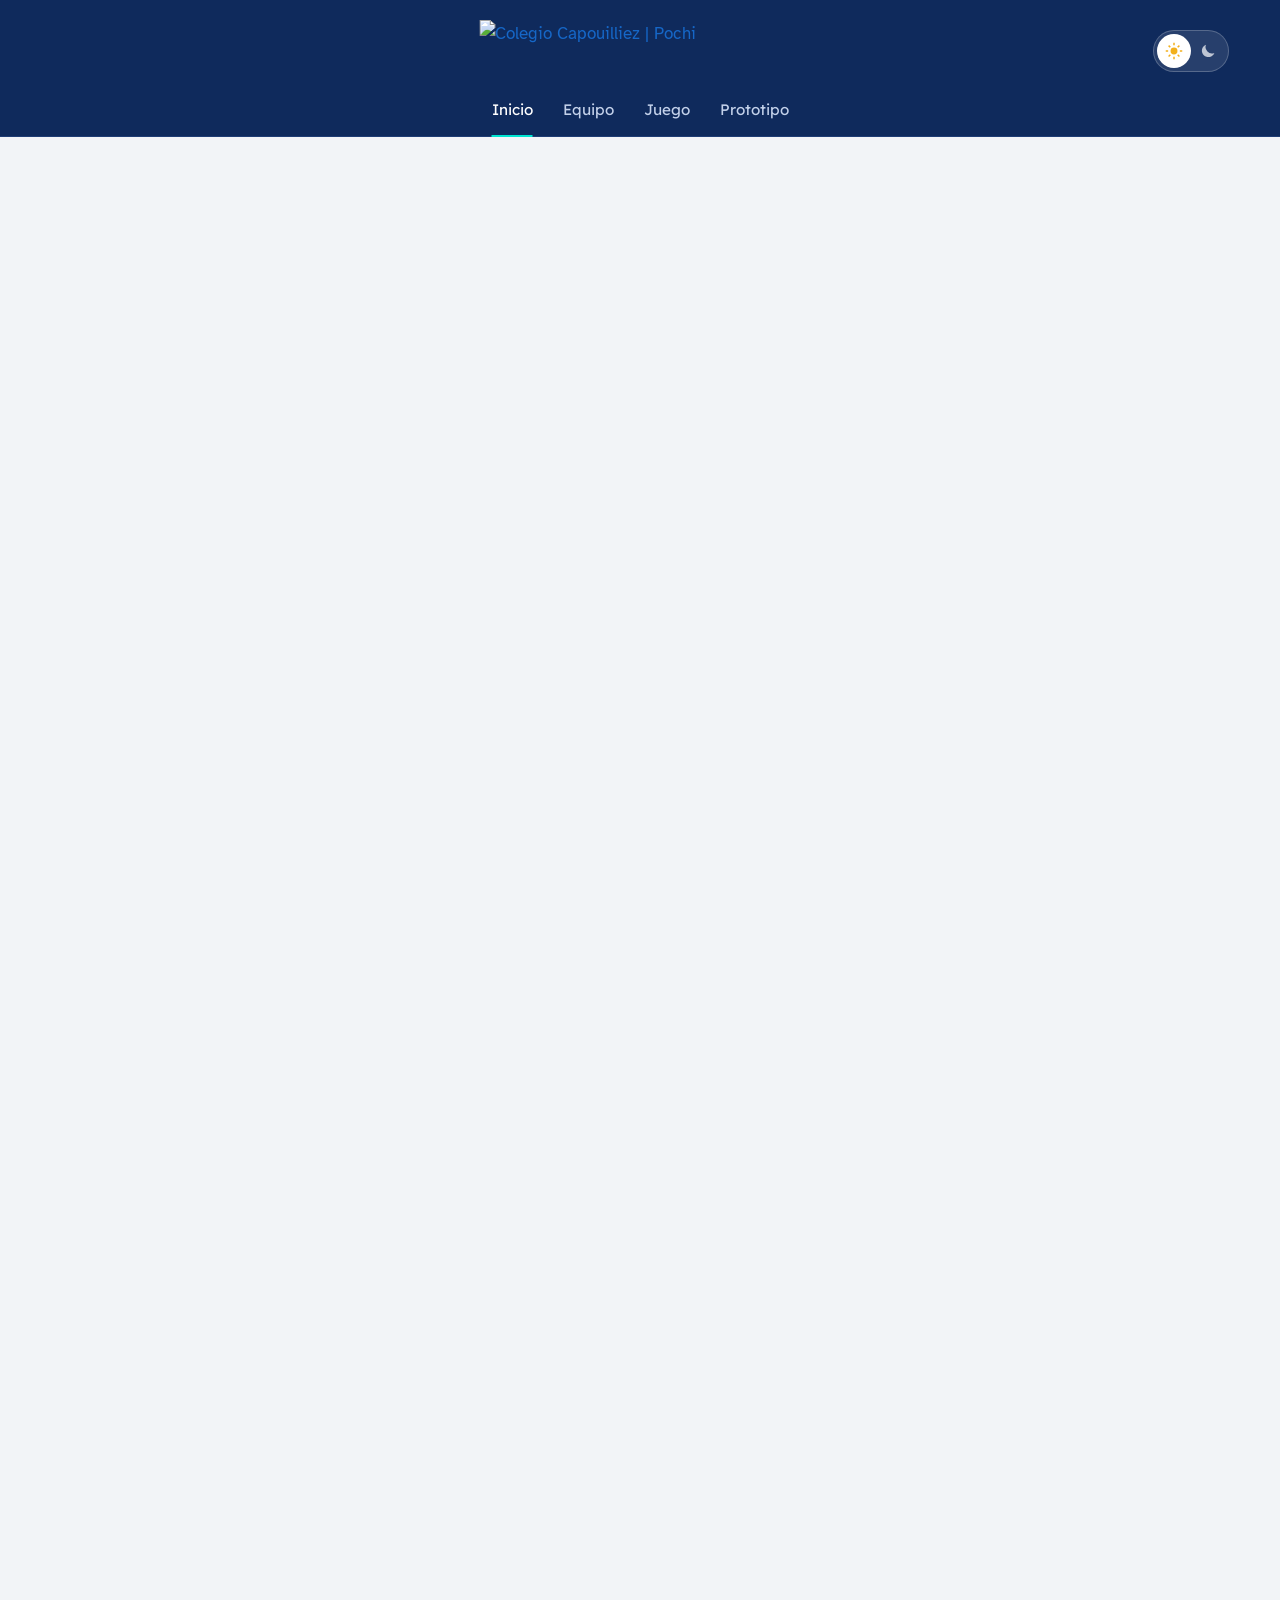
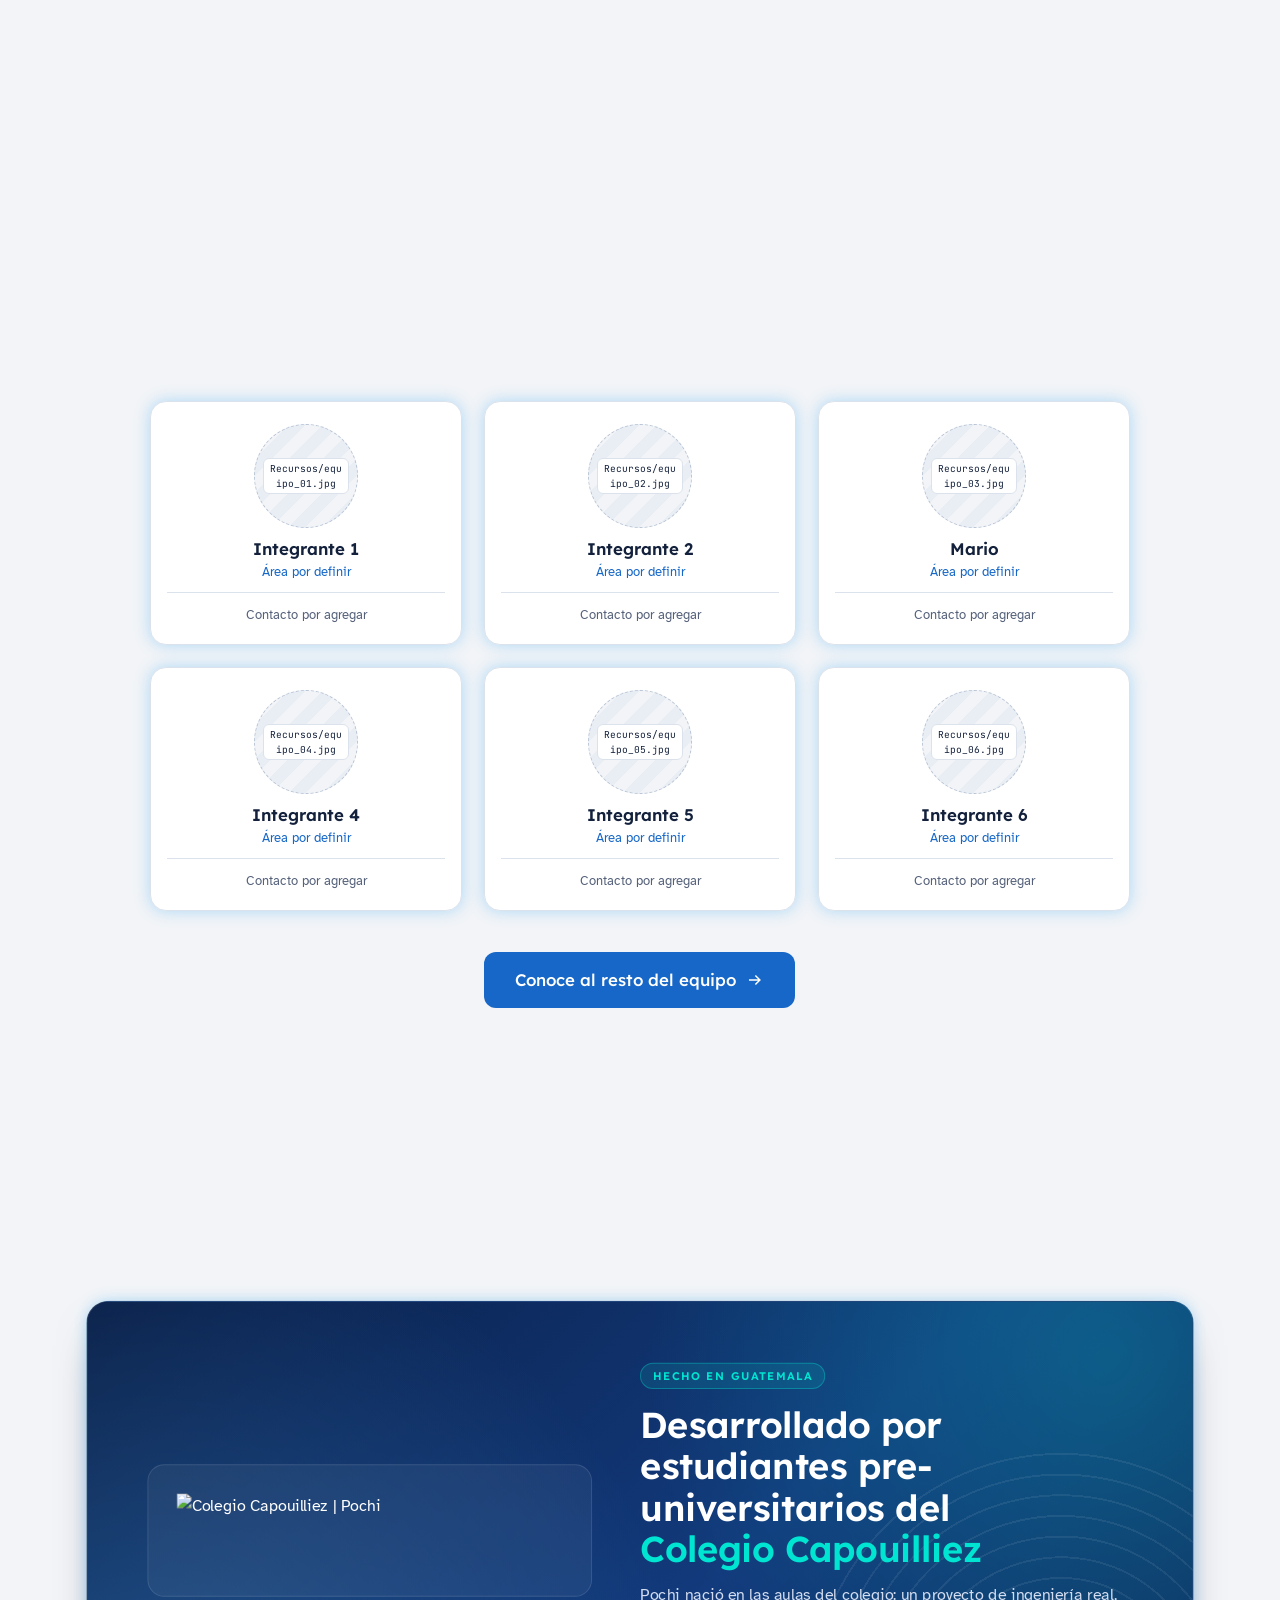
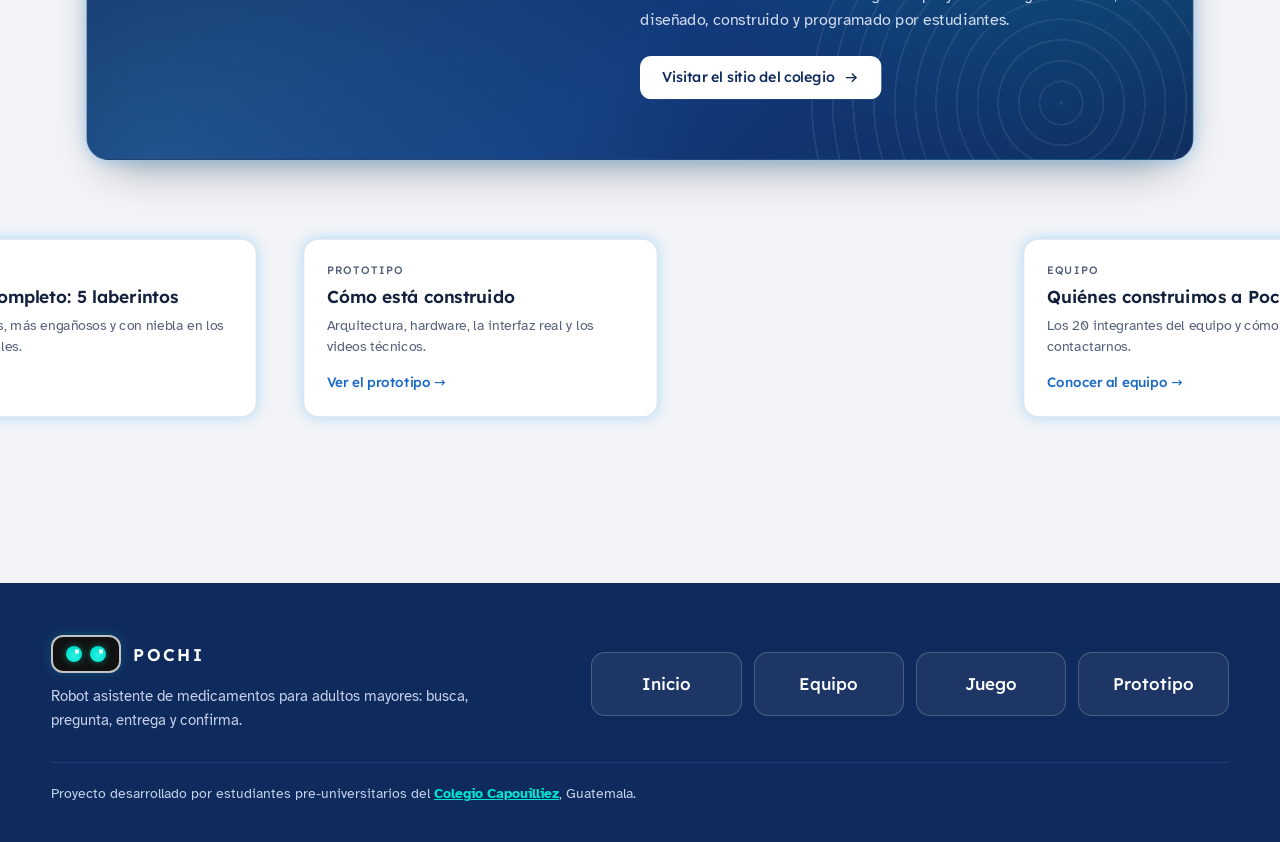
==== index.html @ fc5c4918 "Add files via upload" ====
<!doctype html>
<html lang="es">
<head>
<meta charset="utf-8">
<meta name="viewport" content="width=device-width, initial-scale=1, viewport-fit=cover">
<meta name="claude:viewport-fit-sides" content="cover">
<title>Pochi</title>
<script>
/* Modo sol/luna guardado: se aplica antes de pintar para que no parpadee. */
(function(){ var m = 'sol'; try{ m = localStorage.getItem('pochi_modo') || 'sol'; }catch(e){}
  document.documentElement.setAttribute('data-modo', m === 'luna' ? 'luna' : 'sol');
  document.documentElement.classList.add('js'); })();
</script>
<meta name="description" content="Pochi: robot asistente que lleva el medicamento hasta el adulto mayor, a tiempo.">
<meta name="theme-color" content="#0f2a5c">
<link rel="preconnect" href="https://fonts.googleapis.com">
<link rel="preconnect" href="https://fonts.gstatic.com" crossorigin>
<link rel="stylesheet" href="https://fonts.googleapis.com/css2?family=Atkinson+Hyperlegible:ital,wght@0,400;0,700;1,400&family=JetBrains+Mono:wght@500;700&family=Lexend:wght@400;500;600;700&display=swap">
<link rel="stylesheet" href="css/comun.css">
<link rel="stylesheet" href="css/inicio.css">
</head>
<body>
<!-- ============ PANTALLA DE CARGA: la pantalla de Pochi pestañeando + barra azul (1.5 s) ============
     Recrea las dos imágenes de referencia de la pantalla real:
     ojos abiertos (círculo turquesa) y parpadeo (línea turquesa). -->
<div class="intro" id="intro" aria-hidden="true">
  <div class="intro-screen">
    <div class="intro-eyes" id="introEyes">
      <span class="ieye"><i></i></span>
      <span class="ieye"><i></i></span>
    </div>
  </div>
  <div class="intro-bar"><i id="introFill"></i></div>
</div>
<script>
/* Decide ANTES de pintar si se reproduce: primera entrada al inicio en
   esta visita, o se llegó tocando el logo del header. */
(function(){
  var play = location.hash === '#intro';
  try{ if(sessionStorage.getItem('pochi_intro') === '1'){ play = true; sessionStorage.removeItem('pochi_intro'); } }catch(e){}
  try{ if(!sessionStorage.getItem('pochi_intro_visto')){ play = true; } }catch(e){ play = true; }
  if(play){
    document.documentElement.classList.add('play-intro');
    document.getElementById('intro').classList.add('run');
  }
})();
</script>

<header class="site">
  <div class="nav-row">
    <a href="index.html#intro" class="brand" data-intro aria-label="Inicio: Colegio Capouilliez y Pochi">
      <img src="Recursos/logo_header.png" alt="Colegio Capouilliez | Pochi" width="663" height="128">
    </a>
    <nav class="links" id="navLinks" aria-label="Principal"><a href="index.html" aria-current="page">Inicio</a><a href="equipo.html">Equipo</a><a href="juego.html">Juego</a><a href="prototipo.html">Prototipo</a></nav>
    <div class="nav-tools">
      <button class="mode-toggle" id="modeToggle" type="button" aria-pressed="false" aria-label="Cambiar a modo luna" title="Cambiar a modo luna">
        <span class="knob" aria-hidden="true"></span>
        <span class="ico sun" aria-hidden="true"><svg viewBox="0 0 24 24"><circle cx="12" cy="12" r="4.6"/><path d="M11 1h2v3.2h-2zM11 19.8h2V23h-2zM1 11h3.2v2H1zM19.8 11H23v2h-3.2zM4.1 5.5l1.4-1.4 2.3 2.3-1.4 1.4zM16.2 17.6l1.4-1.4 2.3 2.3-1.4 1.4zM4.1 18.5l2.3-2.3 1.4 1.4-2.3 2.3zM16.2 6.4l2.3-2.3 1.4 1.4-2.3 2.3z"/></svg></span>
        <span class="ico moon" aria-hidden="true"><svg viewBox="0 0 24 24"><path d="M20.5 14.6A8.5 8.5 0 0 1 9.4 3.5a8.6 8.6 0 1 0 11.1 11.1z"/></svg></span>
      </button>
      <button class="nav-toggle" id="navToggle" type="button" aria-expanded="false" aria-controls="navLinks" aria-label="Abrir menú"><span></span><span></span><span></span></button>
    </div>
  </div>
</header>
<main id="contenido">
<div class="wrap">
  <section class="hero" aria-labelledby="titulo">
    <div class="reveal">
      <span class="eyebrow">Robot asistente de medicamentos</span>
      <h1 id="titulo">Pochi lleva el medicamento hasta la persona. <em>A tiempo, cada vez.</em></h1>
      <p class="lead">Busca al paciente por la habitación siguiendo la señal de su pulsera, le pregunta si está listo, entrega la pastilla del compartimento correcto y confirma que la tomó.</p>
      <div class="cta-row">
        <a class="btn btn-primary" href="#como-funciona">Cómo funciona</a>
        <a class="btn btn-ghost" href="#video"><svg viewBox="0 0 24 24" aria-hidden="true"><path d="M8 5.5v13l11-6.5z"/></svg>Ver el video</a>
      </div>
      <ul class="hero-facts">
        <li class="fact-comp"><span><b>4</b> compartimentos de color</span>
          <span class="comp-dots" aria-label="Verde, marrón, rojo y morado"><i style="--c:#2e9e4f" title="Verde"></i><i style="--c:#8b5a2b" title="Marrón"></i><i style="--c:#e53935" title="Rojo"></i><i style="--c:#7b3fbf" title="Morado"></i></span></li>
        <li><svg class="fact-ico bt" viewBox="0 0 24 24" aria-hidden="true"><path d="M11 2h1.2l6 6-4.6 4 4.6 4-6 6H11v-7.6l-4.4 4.2-1.4-1.4 5.4-5.2-5.4-5.2 1.4-1.4L11 9.6zm2 3.6v4.6l2.5-2.2zm0 8.2v4.6l2.5-2.4z"/></svg><span>Búsqueda por <b>pulsera Bluetooth</b></span></li>
        <li><svg class="fact-ico" viewBox="0 0 24 24" aria-hidden="true"><path d="M6 2h9l5 5v6.2l-2 2V8h-4V4H6v16h6.5l-.4 2H6a2 2 0 0 1-2-2V4a2 2 0 0 1 2-2zm2 8h8v1.8H8zm0 3.6h6v1.8H8zM20.6 14.4l1.8 1.8-6.2 6.2-2.4.6.6-2.4z"/></svg><span><b>Historial</b> de cada toma</span></li>
      </ul>
    </div>
    <div class="hero-visual reveal">
      <img class="hero-photo" src="Recursos/pochi_hero.png" alt="Pochi: robot blanco de cuerpo redondeado, con pantalla de ojos azules y dos brazos" loading="lazy">
    </div>
  </section>

  <section class="section tight" aria-labelledby="t-problema">
    <div class="reveal">
      <span class="eyebrow">El problema</span>
      <h2 class="h2" id="t-problema">Tomar el medicamento a tiempo es más difícil de lo que parece.</h2>
    </div>
    <div class="grid-3">
      <article class="card pad prob reveal"><h3>Se olvida o se ignora</h3><p>Una alarma se apaga sin pensarlo. Pochi no suena y se queda quieto: va a buscar a la persona.</p>
        <div class="ill ill-clock" aria-hidden="true"><span class="bell l"></span><span class="bell r"></span><span class="face"><i class="hh"></i><i class="mh"></i></span><span class="leg l"></span><span class="leg r"></span><span class="zz">z<small>z</small></span></div></article>
      <article class="card pad prob reveal"><h3>Se confunde la pastilla</h3><p>Cada medicamento vive en su compartimento de color y Pochi entrega solo el que toca a esa hora.</p>
        <div class="ill ill-pills" aria-hidden="true"><span class="cap" style="--a:#2e9e4f;--b:#bfe8cc;--r:-28deg;--x:-46px"></span><span class="cap" style="--a:#e53935;--b:#ffd0cc;--r:8deg;--x:0px"></span><span class="cap" style="--a:#7b3fbf;--b:#e2d1f5;--r:38deg;--x:46px"></span><span class="q">?</span></div></article>
      <article class="card pad prob reveal"><h3>Nadie confirma</h3><p>Pochi espera a que la persona diga que ya la tomó y lo guarda en un historial que la familia puede revisar.</p>
        <div class="ill ill-list" aria-hidden="true"><span class="clip"></span><span class="row ok"><i></i><b></b></span><span class="row ok"><i></i><b></b></span><span class="row no"><i></i><b></b></span></div></article>
    </div>
  </section>

  <section class="section" id="como-funciona" aria-labelledby="t-como">
    <div class="reveal">
      <span class="eyebrow">Cómo funciona</span>
      <h2 class="h2" id="t-como">Cuatro pasos, siempre los mismos.</h2>
      <p class="lead">A la hora programada, Pochi hace esto. Los textos en las cajas oscuras son los que aparecen en su pantalla.</p>
    </div>
    <div class="steps">
      <article class="card step reveal"><span class="step-n">01</span><h3>Busca al paciente</h3><p>Sigue la señal Bluetooth de la pulsera que la persona lleva puesta y esquiva los muebles con su sensor LiDAR.</p><span class="screen-chip">Buscando…</span></article>
      <article class="card step reveal"><span class="step-n">02</span><h3>Pregunta</h3><p>En pantalla y en voz alta confirma que es buen momento. Si la persona dice que no, vuelve en 5 minutos.</p><span class="screen-chip">¿Vas a tomarla ahora?</span></article>
      <article class="card step reveal"><span class="step-n">03</span><h3>Dispensa</h3><p>Suelta la pastilla del compartimento de color correcto y sus brazos suben el plato hasta la persona.</p><span class="screen-chip">Tu pastilla está lista</span></article>
      <article class="card step reveal"><span class="step-n">04</span><h3>Confirma</h3><p>Espera el toque en "Ya la tomé" y guarda la hora en el historial de tomas.</p><span class="screen-chip">¡Muy bien!</span></article>
    </div>
  </section>

  <section class="section tight" id="conoce" aria-labelledby="t-conoce">
    <div class="meet">
      <figure class="pochi-frame reveal" data-from="left">
        <img src="Recursos/pochi_frente.jpg" alt="Pochi de frente: robot blanco con pantalla de ojos azules, dos brazos y base con ruedas" loading="lazy" width="969" height="1098">
        <figcaption>Pochi, el prototipo real.</figcaption>
      </figure>
      <div class="meet-text reveal" data-from="right">
        <span class="eyebrow">Conoce a Pochi</span>
        <h2 class="h2" id="t-conoce">Un robot pensado para acompañar.</h2>
        <p class="lead">Cuerpo blanco y redondeado para que no intimide, una pantalla con ojos que pestañean y dos brazos que acercan la pastilla hasta la persona. Se mueve sobre orugas y conversa con voz para hacer compañía.</p>
        <ul class="meet-list">
          <li><b>Raspberry Pi 5</b> que decide qué hacer y cuándo</li>
          <li><b>ESP32</b> que mueve las orugas, los brazos y los dispensadores</li>
          <li><b>LiDAR 360°</b> para esquivar muebles</li>
        </ul>
        <a class="btn btn-primary" href="prototipo.html">Mira más detalles de nuestro prototipo <svg viewBox="0 0 24 24" aria-hidden="true"><path d="M13.2 5.3 19.9 12l-6.7 6.7-1.4-1.4 4.3-4.3H4v-2h12.1l-4.3-4.3z"/></svg></a>
      </div>
    </div>
  </section>

  <section class="section tight" id="demo" aria-labelledby="t-demo">
    <div class="reveal">
      <span class="eyebrow">Pruébalo</span>
      <h2 class="h2" id="t-demo">Pochi no ve al paciente: sigue la señal de su pulsera.</h2>
      <p class="lead">Lleva a Pochi por el laberinto hasta la pulsera sin tocar las paredes. El medidor muestra la intensidad de la señal, igual que la mide Pochi en la vida real.</p>
    </div>
    <div class="game reveal" id="demoGame">
  <div class="g-top">
    <div class="g-stats">
      <div class="g-stat"><span>Nivel</span><b data-g="level">1 / 1</b></div>
      <div class="g-stat"><span>Tiempo</span><b data-g="time">0.0 s</b></div>
      
    </div>
    
  </div>
  <div class="g-body">
    <div class="g-stage"><canvas class="g-canvas" width="468" height="324" aria-label="Laberinto: lleva a Pochi hasta la pulsera sin tocar las paredes"></canvas></div>
    <div class="g-side">
      <div class="g-panel">
        <div class="g-label"><span>Señal de la pulsera</span><span>RSSI</span></div>
        <div class="sig"><div class="sig-bars weak"><i class="on"></i><i></i><i></i><i></i><i></i></div><span class="sig-dbm">−95 dBm</span></div>
      </div>
      <p class="g-msg" aria-live="polite"></p>
      <p class="g-help"><kbd>↑</kbd> <kbd>↓</kbd> <kbd>←</kbd> <kbd>→</kbd> o <kbd>W</kbd><kbd>A</kbd><kbd>S</kbd><kbd>D</kbd>. En celular: arrastra el dedo sobre el laberinto o usa las flechas.</p>
      <div class="dpad" aria-label="Control táctil"><button type="button" data-dir="up" aria-label="Arriba"><svg viewBox="0 0 24 24"><path d="M12 6l7 9H5z"/></svg></button><button type="button" data-dir="left" aria-label="Izquierda"><svg viewBox="0 0 24 24"><path d="M6 12l9-7v14z"/></svg></button><span class="dpad-c"><span class="eyes eyes-sm"><span class="eye"><i></i></span><span class="eye"><i></i></span></span></span><button type="button" data-dir="right" aria-label="Derecha"><svg viewBox="0 0 24 24"><path d="M18 12l-9 7V5z"/></svg></button><button type="button" data-dir="down" aria-label="Abajo"><svg viewBox="0 0 24 24"><path d="M12 18l-7-9h14z"/></svg></button></div>
    </div>
  </div>
  <div class="g-modal" hidden></div>
  
</div>
  </section>

  <section class="section" id="video" aria-labelledby="t-video">
    <div class="reveal">
      <span class="eyebrow">Video principal</span>
      <h2 class="h2" id="t-video">Pochi en acción.</h2>
    </div>
    <div class="reveal" style="margin-top:28px">
      <div class="player" data-src="Recursos/video_principal.mp4" data-poster="Recursos/video_principal_portada.jpg" data-title="Pochi en acción"></div>
    </div>
  </section>

  <section class="section tight" aria-labelledby="t-equipo">
    <div class="reveal">
      <span class="eyebrow">Equipo expositor</span>
      <h2 class="h2" id="t-equipo">Nuestro equipo expositor hoy en CONCAPAN</h2>
      <p class="lead">Ellos te presentan a Pochi hoy. En total somos 20 integrantes.</p>
    </div>
    <div class="team-grid expo" id="expoGrid"></div>
    <script>
/* ===================================================================
   EQUIPO EXPOSITOR: las 6 personas que presentan a Pochi hoy.
   - foto: archivo dentro de Recursos/ (si todavía no está, la tarjeta
     muestra el nombre que debe tener).
   - correo, github y linkedin son opcionales: déjenlos en '' si no se usan.
   =================================================================== */
var EXPOSITORES = [
  { nombre:'Integrante 1', rol:'Área por definir', foto:'Recursos/equipo_01.jpg', correo:'', github:'', linkedin:'' },
  { nombre:'Integrante 2', rol:'Área por definir', foto:'Recursos/equipo_02.jpg', correo:'', github:'', linkedin:'' },
  { nombre:'Mario', rol:'Área por definir', foto:'Recursos/equipo_03.jpg', correo:'', github:'', linkedin:'' },
  { nombre:'Integrante 4', rol:'Área por definir', foto:'Recursos/equipo_04.jpg', correo:'', github:'', linkedin:'' },
  { nombre:'Integrante 5', rol:'Área por definir', foto:'Recursos/equipo_05.jpg', correo:'', github:'', linkedin:'' },
  { nombre:'Integrante 6', rol:'Área por definir', foto:'Recursos/equipo_06.jpg', correo:'', github:'', linkedin:'' }
];
function pochiTeam(grid, lista){
  var ICONS = { correo:'<svg viewBox="0 0 24 24" aria-hidden="true"><path d="M3 5h18v14H3zm2 2v.5l7 4.5 7-4.5V7zm0 2.9V17h14V9.9l-7 4.5z"/></svg>', github:'<svg viewBox="0 0 24 24" aria-hidden="true"><path d="M12 2a10 10 0 0 0-3.2 19.5c.5.1.7-.2.7-.5v-1.7c-2.8.6-3.4-1.3-3.4-1.3-.5-1.2-1.1-1.5-1.1-1.5-.9-.6.1-.6.1-.6 1 .1 1.5 1 1.5 1 .9 1.5 2.4 1.1 2.9.8.1-.7.4-1.1.6-1.3-2.2-.3-4.6-1.1-4.6-5 0-1.1.4-2 1-2.7-.1-.3-.4-1.3.1-2.7 0 0 .8-.3 2.7 1a9.4 9.4 0 0 1 5 0c1.9-1.3 2.7-1 2.7-1 .5 1.4.2 2.4.1 2.7.6.7 1 1.6 1 2.7 0 3.9-2.4 4.7-4.6 5 .4.3.7.9.7 1.9V21c0 .3.2.6.7.5A10 10 0 0 0 12 2z"/></svg>', linkedin:'<svg viewBox="0 0 24 24" aria-hidden="true"><path d="M4 3h16a1 1 0 0 1 1 1v16a1 1 0 0 1-1 1H4a1 1 0 0 1-1-1V4a1 1 0 0 1 1-1zm1.8 7v8h2.6v-8zm1.3-4a1.5 1.5 0 1 0 0 3 1.5 1.5 0 0 0 0-3zM10 10v8h2.6v-4.3c0-1.1.2-2.2 1.6-2.2 1.4 0 1.4 1.3 1.4 2.3V18H18v-4.8c0-2.4-.5-4.2-3.3-4.2-1.3 0-2.2.7-2.6 1.4V10z"/></svg>' };
  function el(tag, cls, text){ var e = document.createElement(tag); if(cls){ e.className = cls; } if(text){ e.textContent = text; } return e; }
  lista.forEach(function(p){
    var card = el('article', 'card member reveal');
    var fig = el('figure', 'media');
    var img = document.createElement('img');
    img.alt = 'Foto de ' + p.nombre; img.loading = 'lazy';
    img.onerror = function(){ fig.classList.add('missing'); };
    img.src = p.foto;
    var miss = el('figcaption', 'media-missing'); miss.appendChild(el('code', '', p.foto));
    fig.appendChild(img); fig.appendChild(miss); card.appendChild(fig);
    var who = el('div'); who.appendChild(el('div', 'member-name', p.nombre)); who.appendChild(el('span', 'member-role', p.rol)); card.appendChild(who);
    var list = el('ul', 'contacts');
    [['correo', p.correo ? 'mailto:' + p.correo : '', p.correo], ['github', p.github, 'GitHub'], ['linkedin', p.linkedin, 'LinkedIn']].forEach(function(c){
      if(!c[1]){ return; }
      var li = el('li'); li.innerHTML = ICONS[c[0]];
      var a = el('a', '', c[2]); a.href = c[1]; if(c[0] !== 'correo'){ a.target = '_blank'; a.rel = 'noopener'; }
      li.appendChild(a); list.appendChild(li);
    });
    if(!list.children.length){ var li = el('li', '', 'Contacto por agregar'); li.style.color = 'var(--ink-dim)'; list.appendChild(li); }
    card.appendChild(list);
    grid.appendChild(card);
  });
}
pochiTeam(document.getElementById('expoGrid'), EXPOSITORES);
</script>
    <div class="cta-row team-cta reveal">
      <a class="btn btn-primary btn-lg" href="equipo.html">Conoce al resto del equipo <svg viewBox="0 0 24 24" aria-hidden="true"><path d="M13.2 5.3 19.9 12l-6.7 6.7-1.4-1.4 4.3-4.3H4v-2h12.1l-4.3-4.3z"/></svg></a>
    </div>
  </section>

  <section class="section tight" aria-labelledby="t-colegio">
    <div class="school-feature reveal">
      <div class="sf-logo"><img src="Recursos/logo_header.png" alt="Colegio Capouilliez | Pochi" width="663" height="128" loading="lazy"></div>
      <div class="sf-text">
        <span class="sf-kicker">Hecho en Guatemala</span>
        <h2 id="t-colegio">Desarrollado por estudiantes pre-universitarios del <span>Colegio Capouilliez</span></h2>
        <p>Pochi nació en las aulas del colegio: un proyecto de ingeniería real, diseñado, construido y programado por estudiantes.</p>
        <a class="btn btn-light" href="https://www.capouilliez.edu.gt" target="_blank" rel="noopener">Visitar el sitio del colegio <svg viewBox="0 0 24 24" aria-hidden="true"><path d="M13.2 5.3 19.9 12l-6.7 6.7-1.4-1.4 4.3-4.3H4v-2h12.1l-4.3-4.3z"/></svg></a>
      </div>
    </div>
  </section>

  <section class="section tight" aria-label="Más sobre Pochi">
    <div class="next-grid"><a class="card next-card reveal" href="juego.html"><span class="kicker">Juego</span><h3>El reto completo: 5 laberintos</h3><p>Más grandes, más engañosos y con niebla en los últimos niveles.</p><span class="go">Jugar →</span></a><a class="card next-card reveal" href="prototipo.html"><span class="kicker">Prototipo</span><h3>Cómo está construido</h3><p>Arquitectura, hardware, la interfaz real y los videos técnicos.</p><span class="go">Ver el prototipo →</span></a><a class="card next-card reveal" href="equipo.html"><span class="kicker">Equipo</span><h3>Quiénes construimos a Pochi</h3><p>Los 20 integrantes del equipo y cómo contactarnos.</p><span class="go">Conocer al equipo →</span></a></div>
  </section>
</div>
</main>
<footer class="site-foot">
  <div class="foot-inner">
    <div class="foot-brand">
      <div class="row"><span class="eye-screen"><span class="eyes eyes-sm"><span class="eye"><i></i></span><span class="eye"><i></i></span></span></span>POCHI</div>
      <p>Robot asistente de medicamentos para adultos mayores: busca, pregunta, entrega y confirma.</p>
    </div>
    <nav class="foot-links" aria-label="Pie de página"><a href="index.html">Inicio</a><a href="equipo.html">Equipo</a><a href="juego.html">Juego</a><a href="prototipo.html">Prototipo</a></nav>
    <p class="foot-school">Proyecto desarrollado por estudiantes pre-universitarios del <a href="https://www.capouilliez.edu.gt" target="_blank" rel="noopener">Colegio Capouilliez</a>, Guatemala.</p>
  </div>
</footer>
<script>
/* ==================================================================
   JS común de todas las páginas: modo sol/luna, menú móvil, header
   que se encoge al bajar, botones que marcan el clic,
   efecto de escala al hacer scroll y reproductores de video.
   ================================================================== */
(function(){
  'use strict';
  var reduceMotion = !!(window.matchMedia && window.matchMedia('(prefers-reduced-motion: reduce)').matches);

  /* ---------- modo sol / luna ----------
     El modo se aplica antes de pintar (script en <head>); aquí solo se
     cambia y se guarda para que se mantenga en todas las páginas. */
  var modeBtn = document.getElementById('modeToggle');
  function paintModeBtn(){
    if(!modeBtn){ return; }
    var luna = document.documentElement.getAttribute('data-modo') === 'luna';
    modeBtn.setAttribute('aria-pressed', luna ? 'true' : 'false');
    modeBtn.setAttribute('aria-label', luna ? 'Modo luna activo. Cambiar a modo sol' : 'Modo sol activo. Cambiar a modo luna');
    modeBtn.setAttribute('title', luna ? 'Cambiar a modo sol' : 'Cambiar a modo luna');
  }
  if(modeBtn){
    paintModeBtn();
    modeBtn.addEventListener('click', function(){
      var luna = document.documentElement.getAttribute('data-modo') !== 'luna';
      document.documentElement.setAttribute('data-modo', luna ? 'luna' : 'sol');
      try{ localStorage.setItem('pochi_modo', luna ? 'luna' : 'sol'); }catch(e){}
      paintModeBtn();
    });
  }

  /* ---------- botones: el clic deja marcado el color un momento ---------- */
  document.addEventListener('click', function(e){
    var b = e.target.closest ? e.target.closest('.btn') : null;
    if(!b){ return; }
    b.classList.add('pressed');
    setTimeout(function(){ b.classList.remove('pressed'); }, 450);
  }, true);

  /* ---------- menú móvil ---------- */
  var toggle = document.getElementById('navToggle');
  var links = document.getElementById('navLinks');
  function closeMenu(){
    if(links){ links.classList.remove('open'); }
    if(toggle){ toggle.setAttribute('aria-expanded','false'); }
  }
  if(toggle && links){
    toggle.addEventListener('click', function(){
      var open = links.classList.toggle('open');
      toggle.setAttribute('aria-expanded', open ? 'true' : 'false');
    });
    document.addEventListener('keydown', function(e){ if(e.key === 'Escape'){ closeMenu(); } });
  }

  /* ---------- header: grande arriba, se encoge al bajar ---------- */
  var hdr = document.querySelector('header.site');
  if(hdr){
    var setHdr = function(){
      var y = window.pageYOffset || 0;
      if(y > 24){ hdr.classList.add('compact'); } else if(y < 8){ hdr.classList.remove('compact'); }
    };
    window.addEventListener('scroll', setHdr, { passive:true });
    setHdr();
  }

  /* ---------- logo del header ----------
     Lleva al inicio y reproduce la pantalla de carga de los ojos.
     Los demás enlaces navegan normal, sin animación. */
  document.addEventListener('click', function(e){
    if(e.defaultPrevented || e.button !== 0 || e.metaKey || e.ctrlKey || e.shiftKey || e.altKey){ return; }
    var a = e.target.closest ? e.target.closest('a[data-intro]') : null;
    if(!a){ return; }
    closeMenu();
    if(typeof window.pochiIntro === 'function'){
      e.preventDefault();
      window.pochiIntro(); // ya estamos en el inicio: se reproduce aquí mismo
    } else {
      try{ sessionStorage.setItem('pochi_intro','1'); }catch(err){}
    }
  });

  /* ---------- animación al hacer scroll ----------
     Cada bloque .reveal aparece deslizándose hacia arriba al entrar en
     la pantalla. Los que entran juntos salen uno tras otro. Si un
     bloque vuelve a quedar por debajo de la pantalla, se "rearma" para
     repetir la animación la próxima vez que se baje. */
  var root = document.documentElement;
  function startReveal(){
    var items = [].slice.call(document.querySelectorAll('.reveal'));
    if(!items.length){ return; }
    if(!('IntersectionObserver' in window)){
      items.forEach(function(el){ el.classList.add('in'); });
      return;
    }
    /* de dónde entra cada bloque: los títulos desde la izquierda, lo que
       ocupa media pantalla desde su lado, la línea del colegio desde
       arriba y lo ancho desde abajo. Se puede forzar con data-from. */
    var vw = window.innerWidth || 1;
    items.forEach(function(el){
      if(el.hasAttribute('data-from')){ return; }
      var r = el.getBoundingClientRect(), from = 'bottom';
      if(el.querySelector('.eyebrow, h1') && !el.classList.contains('card')){ from = 'left'; }
      else if(el.classList.contains('school') || el.classList.contains('team-cta')){ from = 'top'; }
      else if(r.width > 0 && r.width < vw * 0.6){ from = (r.left + r.width / 2) < vw / 2 ? 'left' : 'right'; }
      el.setAttribute('data-from', from);
    });
    var io = new IntersectionObserver(function(entries){
      var entering = [];
      entries.forEach(function(en){
        if(en.isIntersecting){ entering.push(en); }
        else if(en.boundingClientRect.top > (en.rootBounds ? en.rootBounds.bottom : window.innerHeight)){
          en.target.classList.remove('in'); // quedó abajo: se repetirá al volver
        }
      });
      entering.sort(function(x, y){ return (x.boundingClientRect.top - y.boundingClientRect.top) || (x.boundingClientRect.left - y.boundingClientRect.left); });
      entering.forEach(function(en, i){
        if(en.target.classList.contains('in')){ return; }
        en.target.style.setProperty('--rd', Math.min(i * 0.12, 0.6).toFixed(2) + 's');
        en.target.classList.add('in');
      });
    }, { threshold:0.08, rootMargin:'0px 0px -6% 0px' });
    items.forEach(function(el){ io.observe(el); });
  }
  if(root.classList.contains('play-intro')){
    window.addEventListener('pochi:intro-fin', startReveal, { once:true });
  } else {
    startReveal();
  }

  /* ---------- reproductores de video (azul y blanco) ----------
     <div class="player" data-src="Recursos/video.mp4" data-title="..."></div>
     Si el archivo todavía no está en Recursos/, se muestra cuál falta. */
  var ICON_PLAY = '<svg class="i-play" viewBox="0 0 24 24" aria-hidden="true"><path d="M8 5.5v13l11-6.5z"/></svg>';
  var ICON_PAUSE = '<svg class="i-pause" viewBox="0 0 24 24" aria-hidden="true"><path d="M7 5h4v14H7zM13 5h4v14h-4z"/></svg>';
  var ICON_FULL = '<svg viewBox="0 0 24 24" aria-hidden="true"><path d="M4 9V4h5v2H6v3zm10-5h6v5h-2V6h-4zM4 15h2v3h3v2H4zm14 3v-3h2v5h-5v-2z"/></svg>';
  function fmt(s){ if(!isFinite(s)){ s = 0; } var m = Math.floor(s / 60), r = Math.floor(s % 60); return m + ':' + (r < 10 ? '0' : '') + r; }

  [].forEach.call(document.querySelectorAll('.player'), function(p){
    var src = p.getAttribute('data-src') || '';
    var poster = p.getAttribute('data-poster') || '';
    var title = p.getAttribute('data-title') || 'Video';
    p.innerHTML =
      '<video playsinline preload="metadata"></video>' +
      '<button class="p-big" type="button" aria-label="Reproducir: ' + title + '">' + ICON_PLAY + '</button>' +
      '<div class="p-bar">' +
        '<button class="p-play" type="button" aria-label="Reproducir o pausar">' + ICON_PLAY + ICON_PAUSE + '</button>' +
        '<div class="p-track" role="slider" tabindex="0" aria-label="Progreso del video" aria-valuemin="0" aria-valuemax="100" aria-valuenow="0"><i></i></div>' +
        '<span class="p-time">0:00 / 0:00</span>' +
        '<button class="p-full" type="button" aria-label="Pantalla completa">' + ICON_FULL + '</button>' +
      '</div>' +
      '<div class="p-missing"><div class="eyes eyes-md"><span class="eye"><i></i></span><span class="eye"><i></i></span></div>' +
        '<strong>' + title + '</strong><span>Video pendiente, va en:</span><code>' + (src || 'Recursos/…') + '</code></div>';

    var v = p.querySelector('video');
    var fill = p.querySelector('.p-track i');
    var track = p.querySelector('.p-track');
    var time = p.querySelector('.p-time');
    var markMissing = function(){ p.classList.add('missing'); };

    if(!src){ markMissing(); return; }
    if(poster){ v.setAttribute('poster', poster); }
    var source = document.createElement('source');
    source.src = src;
    source.addEventListener('error', markMissing);
    v.addEventListener('error', markMissing);
    v.appendChild(source);

    var toggle = function(){
      if(v.paused){ var pr = v.play(); if(pr && pr.catch){ pr.catch(function(){}); } }
      else { v.pause(); }
    };
    p.querySelector('.p-big').addEventListener('click', toggle);
    p.querySelector('.p-play').addEventListener('click', toggle);
    v.addEventListener('click', toggle);
    v.addEventListener('play', function(){ p.classList.add('playing'); });
    v.addEventListener('pause', function(){ p.classList.remove('playing'); });
    v.addEventListener('ended', function(){ p.classList.remove('playing'); });
    var paint = function(){
      var pct = v.duration ? (v.currentTime / v.duration) * 100 : 0;
      fill.style.width = pct + '%';
      track.setAttribute('aria-valuenow', Math.round(pct));
      time.textContent = fmt(v.currentTime) + ' / ' + fmt(v.duration);
    };
    v.addEventListener('timeupdate', paint);
    v.addEventListener('loadedmetadata', paint);
    track.addEventListener('click', function(e){
      var r = track.getBoundingClientRect();
      if(v.duration){ v.currentTime = Math.max(0, Math.min(1, (e.clientX - r.left) / r.width)) * v.duration; }
    });
    track.addEventListener('keydown', function(e){
      if(!v.duration){ return; }
      if(e.key === 'ArrowRight'){ v.currentTime = Math.min(v.duration, v.currentTime + 5); e.preventDefault(); }
      if(e.key === 'ArrowLeft'){ v.currentTime = Math.max(0, v.currentTime - 5); e.preventDefault(); }
    });
    p.querySelector('.p-full').addEventListener('click', function(){
      try{
        var req = p.requestFullscreen || p.webkitRequestFullscreen;
        if(req){ var r = req.call(p); if(r && r.catch){ r.catch(function(){ if(v.webkitEnterFullscreen){ v.webkitEnterFullscreen(); } }); } }
        else if(v.webkitEnterFullscreen){ v.webkitEnterFullscreen(); }
      }catch(err){}
    });
  });
})();

</script>
<script>
/* ==================================================================
   MOTOR DEL LABERINTO DE POCHI
   - Laberintos generados con semilla fija: cada nivel siempre es el
     mismo y siempre tiene solución. La pulsera se coloca en la celda
     más lejana a la salida.
   - Tocar una pared = "¡Te chocaste!" y se repite el nivel.
   - Medidor de señal (RSSI) como en la vida real: entre más cerca de
     la pulsera, más barras y menos dBm negativos.
   - Niveles con "niebla": solo se ve lo que alcanza el LiDAR.
   Uso: PochiMaze(elementoRaíz, { levels:[...], demo:true|false })
   ================================================================== */
window.PochiMaze = function(root, opts){
  'use strict';
  var canvas = root.querySelector('.g-canvas');
  if(!canvas || !canvas.getContext){ return; }
  var ctx = canvas.getContext('2d');
  var LEVELS = opts.levels;
  var DEMO = !!opts.demo;
  var CS = 36;                                   // tamaño de cada celda (unidades internas)
  var R = CS * 0.26;                             // radio de choque de Pochi
  var DPR = Math.min(2, window.devicePixelRatio || 1);
  var BEST_KEY = 'pochi_mejor_tiempo';
  var reduceMotion = false; // las animaciones se muestran siempre

  var q = function(s){ return root.querySelector(s); };
  var ui = {
    level: q('[data-g="level"]'), time: q('[data-g="time"]'), best: q('[data-g="best"]'),
    bars: q('.sig-bars'), barItems: [].slice.call(root.querySelectorAll('.sig-bars i')),
    dbm: q('.sig-dbm'), msg: q('.g-msg'), modal: q('.g-modal'),
    pips: [].slice.call(root.querySelectorAll('.g-pips i'))
  };

  var st = { li:0, grid:null, cols:0, rows:0, start:null, goal:null, p:{x:0,y:0},
             running:false, keys:{}, ptr:null, time:0, last:0, t:0, lastBars:-1 };

  /* ---------- generación del laberinto ---------- */
  function rng(a){
    return function(){
      a |= 0; a = a + 0x6D2B79F5 | 0;
      var t = Math.imul(a ^ a >>> 15, 1 | a);
      t = t + Math.imul(t ^ t >>> 7, 61 | t) ^ t;
      return ((t ^ t >>> 14) >>> 0) / 4294967296;
    };
  }
  function makeMaze(c, r, seed, loops){
    var rand = rng(seed), g = [], x, y, i;
    for(y = 0; y < r; y++){ g.push([]); for(x = 0; x < c; x++){ g[y].push(1); } }
    var stack = [[1,1]]; g[1][1] = 0;
    while(stack.length){
      var cur = stack[stack.length - 1];
      var dirs = [[2,0],[-2,0],[0,2],[0,-2]];
      for(i = 3; i > 0; i--){ var j = Math.floor(rand() * (i + 1)); var tmp = dirs[i]; dirs[i] = dirs[j]; dirs[j] = tmp; }
      var moved = false;
      for(i = 0; i < 4; i++){
        var nx = cur[0] + dirs[i][0], ny = cur[1] + dirs[i][1];
        if(nx > 0 && ny > 0 && nx < c - 1 && ny < r - 1 && g[ny][nx] === 1){
          g[cur[1] + dirs[i][1] / 2][cur[0] + dirs[i][0] / 2] = 0;
          g[ny][nx] = 0; stack.push([nx, ny]); moved = true; break;
        }
      }
      if(!moved){ stack.pop(); }
    }
    // algunos atajos extra: hacen el laberinto más engañoso (varios caminos)
    var made = 0, tries = 0;
    while(made < (loops || 0) && tries < 800){
      tries++;
      x = 1 + Math.floor(rand() * (c - 2)); y = 1 + Math.floor(rand() * (r - 2));
      if(g[y][x] !== 1){ continue; }
      var horiz = g[y][x-1] === 0 && g[y][x+1] === 0 && g[y-1][x] === 1 && g[y+1][x] === 1;
      var vert  = g[y-1][x] === 0 && g[y+1][x] === 0 && g[y][x-1] === 1 && g[y][x+1] === 1;
      if(horiz || vert){ g[y][x] = 0; made++; }
    }
    return g;
  }
  function farthestCell(g, c, r){
    var dist = [], y, x, queue = [[1,1]], head = 0, best = [1,1];
    for(y = 0; y < r; y++){ dist.push([]); for(x = 0; x < c; x++){ dist[y].push(-1); } }
    dist[1][1] = 0;
    while(head < queue.length){
      var cur = queue[head++];
      if(dist[cur[1]][cur[0]] > dist[best[1]][best[0]]){ best = cur; }
      var n = [[1,0],[-1,0],[0,1],[0,-1]];
      for(var i = 0; i < 4; i++){
        var nx = cur[0] + n[i][0], ny = cur[1] + n[i][1];
        if(g[ny][nx] === 0 && dist[ny][nx] < 0){ dist[ny][nx] = dist[cur[1]][cur[0]] + 1; queue.push([nx, ny]); }
      }
    }
    return best;
  }

  /* ---------- niveles ---------- */
  function setLevel(i){
    st.li = i;
    var L = LEVELS[i];
    st.cols = L.cols; st.rows = L.rows;
    st.grid = makeMaze(L.cols, L.rows, L.seed, L.loops);
    var f = farthestCell(st.grid, L.cols, L.rows);
    st.start = { x:1.5 * CS, y:1.5 * CS };
    st.goal = { x:(f[0] + .5) * CS, y:(f[1] + .5) * CS };
    canvas.width = Math.round(L.cols * CS * DPR);
    canvas.height = Math.round(L.rows * CS * DPR);
    canvas.style.aspectRatio = L.cols + ' / ' + L.rows;
    ctx.setTransform(DPR, 0, 0, DPR, 0, 0);
    resetPos();
    if(ui.level){ ui.level.textContent = (i + 1) + ' / ' + LEVELS.length; }
    ui.pips.forEach(function(p, k){ p.classList.toggle('done', k < i); p.classList.toggle('cur', k === i); });
    say(L.hint);
    draw();
  }
  function resetPos(){
    st.p = { x:st.start.x, y:st.start.y };
    st.keys = {}; st.ptr = null;
    [].forEach.call(root.querySelectorAll('.dpad .on'), function(b){ b.classList.remove('on'); });
  }
  function say(html){ if(ui.msg){ ui.msg.innerHTML = html; } }

  /* ---------- choque con paredes ---------- */
  function hitsWall(x, y){
    var r = R * .92;
    var x0 = Math.floor((x - r) / CS), x1 = Math.floor((x + r) / CS);
    var y0 = Math.floor((y - r) / CS), y1 = Math.floor((y + r) / CS);
    for(var cy = y0; cy <= y1; cy++){
      for(var cx = x0; cx <= x1; cx++){
        if(cy < 0 || cx < 0 || cy >= st.rows || cx >= st.cols){ return true; }
        if(st.grid[cy][cx] === 1){
          var nx = Math.max(cx * CS, Math.min(x, (cx + 1) * CS));
          var ny = Math.max(cy * CS, Math.min(y, (cy + 1) * CS));
          if((x - nx) * (x - nx) + (y - ny) * (y - ny) < r * r){ return true; }
        }
      }
    }
    return false;
  }

  /* ---------- dibujo ---------- */
  function rr(x, y, w, h, r){
    ctx.beginPath();
    if(ctx.roundRect){ ctx.roundRect(x, y, w, h, r); } else { ctx.rect(x, y, w, h); }
  }
  function drawBracelet(x, y){
    var s = CS / 36, i;
    for(i = 0; i < 3; i++){
      var ph = ((st.t * .7) + i / 3) % 1;
      ctx.strokeStyle = 'rgba(21,101,192,' + (0.55 * (1 - ph)).toFixed(3) + ')';
      ctx.lineWidth = 2 * s;
      ctx.beginPath(); ctx.arc(x, y, (8 + ph * 22) * s, 0, Math.PI * 2); ctx.stroke();
    }
    ctx.fillStyle = '#232a3a'; rr(x - 5 * s, y - 14 * s, 10 * s, 28 * s, 3 * s); ctx.fill();
    ctx.fillStyle = '#ffffff'; ctx.strokeStyle = '#b9c6da'; ctx.lineWidth = 1.2 * s;
    rr(x - 9 * s, y - 9 * s, 18 * s, 18 * s, 4.5 * s); ctx.fill(); ctx.stroke();
    ctx.fillStyle = '#151a24'; rr(x - 6 * s, y - 6.5 * s, 12 * s, 13 * s, 2.5 * s); ctx.fill();
    ctx.fillStyle = '#ff7a2f';
    for(i = 0; i < 3; i++){ ctx.fillRect(x - 3.2 * s, y - 4 * s + i * 3 * s, 6.4 * s, 1.9 * s); }
  }
  function drawPochi(x, y){
    var r = R * 1.2;
    ctx.fillStyle = 'rgba(20,33,61,.2)';
    ctx.beginPath(); ctx.ellipse(x + r * .12, y + r * .2, r, r * .95, 0, 0, Math.PI * 2); ctx.fill();
    ctx.fillStyle = '#ffffff'; ctx.strokeStyle = '#9fb0cb'; ctx.lineWidth = 1.6;
    ctx.beginPath(); ctx.arc(x, y, r, 0, Math.PI * 2); ctx.fill(); ctx.stroke();
    ctx.fillStyle = '#0e1424'; rr(x - r * .74, y - r * .48, r * 1.48, r * .9, r * .26); ctx.fill();
    var blink = (st.t % 3.4) > 3.22 ? .15 : 1;
    var er = r * .22;
    [-1, 1].forEach(function(side){
      var ex = x + side * r * .34, ey = y - r * .03;
      ctx.fillStyle = '#00e5d1';
      ctx.beginPath(); ctx.ellipse(ex, ey, er, er * blink, 0, 0, Math.PI * 2); ctx.fill();
      if(blink === 1){ ctx.fillStyle = '#ffffff'; ctx.beginPath(); ctx.arc(ex + er * .35, ey - er * .38, er * .3, 0, Math.PI * 2); ctx.fill(); }
    });
  }
  function draw(){
    var W = st.cols * CS, H = st.rows * CS, x, y, g = st.grid;
    ctx.fillStyle = '#f7f4ee'; ctx.fillRect(0, 0, W, H);
    ctx.fillStyle = 'rgba(20,33,61,.045)';
    for(y = 0; y < st.rows; y++){ for(x = 0; x < st.cols; x++){ if(g[y][x] === 0 && (x + y) % 2 === 0){ ctx.fillRect(x * CS, y * CS, CS, CS); } } }
    // salida
    ctx.fillStyle = 'rgba(21,101,192,.16)'; rr(st.start.x - CS * .38, st.start.y - CS * .38, CS * .76, CS * .76, CS * .18); ctx.fill();
    // paredes
    for(y = 0; y < st.rows; y++){
      for(x = 0; x < st.cols; x++){
        if(g[y][x] === 1){
          ctx.fillStyle = '#16213e'; ctx.fillRect(x * CS - .5, y * CS - .5, CS + 1, CS + 1);
          if(y + 1 < st.rows && g[y + 1][x] === 0){ ctx.fillStyle = '#2a3d6e'; ctx.fillRect(x * CS, (y + 1) * CS - 4, CS, 4); }
        }
      }
    }
    drawBracelet(st.goal.x, st.goal.y);
    drawPochi(st.p.x, st.p.y);
    // niebla: Pochi solo "ve" hasta donde llega su LiDAR
    var L = LEVELS[st.li];
    if(L.fog){
      var fr = L.fog * CS;
      var gr = ctx.createRadialGradient(st.p.x, st.p.y, fr * .45, st.p.x, st.p.y, fr);
      gr.addColorStop(0, 'rgba(14,22,44,0)');
      gr.addColorStop(1, 'rgba(14,22,44,1)');
      ctx.fillStyle = gr; ctx.fillRect(0, 0, W, H);
      ctx.strokeStyle = 'rgba(0,229,209,.35)'; ctx.lineWidth = 1.5; ctx.setLineDash([4, 6]);
      ctx.beginPath(); ctx.arc(st.p.x, st.p.y, fr * .72, 0, Math.PI * 2); ctx.stroke(); ctx.setLineDash([]);
    }
    paintSignal();
  }

  /* ---------- medidor de señal (RSSI) ---------- */
  function paintSignal(){
    var d = Math.hypot(st.p.x - st.goal.x, st.p.y - st.goal.y);
    var max = Math.hypot(st.cols, st.rows) * CS;
    var s = Math.max(0, Math.min(1, 1 - d / (max * .8)));
    s = Math.pow(s, 1.5);
    var bars = Math.max(1, Math.ceil(s * 5));
    var dbm = Math.round(-95 + s * 57);
    if(ui.dbm){ ui.dbm.textContent = dbm + ' dBm'; }
    if(bars !== st.lastBars && ui.bars){
      st.lastBars = bars;
      ui.barItems.forEach(function(b, k){ b.classList.toggle('on', k < bars); });
      ui.bars.className = 'sig-bars ' + (bars <= 2 ? 'weak' : bars <= 3 ? 'mid' : 'strong');
    }
  }
  function paintTime(){ if(ui.time){ ui.time.textContent = st.time.toFixed(1) + ' s'; } }
  function loadBest(){ try{ var v = parseFloat(localStorage.getItem(BEST_KEY)); return isFinite(v) ? v : null; }catch(e){ return null; } }
  function paintBest(){ if(ui.best){ var b = loadBest(); ui.best.textContent = b ? b.toFixed(1) + ' s' : '—'; } }

  /* ---------- ciclo del juego ---------- */
  function loop(ts){
    if(!st.running){ return; }
    var dt = st.last ? Math.min(.05, (ts - st.last) / 1000) : 0;
    st.last = ts; st.t += dt; st.time += dt;
    var L = LEVELS[st.li];
    var speed = (L.speed || 3.2) * CS;
    var vx = 0, vy = 0, k = st.keys;
    if(k.left){ vx -= 1; } if(k.right){ vx += 1; } if(k.up){ vy -= 1; } if(k.down){ vy += 1; }
    var step = speed * dt;
    if(!vx && !vy && st.ptr){
      var dx = st.ptr.x - st.p.x, dy = st.ptr.y - st.p.y, dl = Math.hypot(dx, dy);
      if(dl > 2){ vx = dx / dl; vy = dy / dl; step = Math.min(step, dl); }
    }
    var len = Math.hypot(vx, vy);
    if(len > 0 && step > 0){
      vx /= len; vy /= len;
      var n = Math.max(1, Math.ceil(step / (CS * .12)));
      for(var i = 0; i < n; i++){
        var nx = st.p.x + vx * step / n, ny = st.p.y + vy * step / n;
        st.p.x = nx; st.p.y = ny;
        if(hitsWall(nx, ny)){ draw(); paintTime(); crash(); return; }
      }
    }
    if(Math.hypot(st.p.x - st.goal.x, st.p.y - st.goal.y) < CS * .42){ draw(); paintTime(); win(); return; }
    draw(); paintTime();
    requestAnimationFrame(loop);
  }
  function go(){
    hideModal();
    st.running = true; st.last = 0;
    requestAnimationFrame(loop);
  }
  function stop(){ st.running = false; st.keys = {}; st.ptr = null; }

  /* ---------- ventanas ---------- */
  var EYES = '<div class="eyes eyes-md"><span class="eye"><i></i></span><span class="eye"><i></i></span></div>';
  var EYES_CLOSED = '<div class="eyes eyes-md closed"><span class="eye"><i></i></span><span class="eye"><i></i></span></div>';
  function showModal(o){
    ui.modal.innerHTML = '<div class="g-card ' + (o.cls || '') + '" role="dialog" aria-modal="true" aria-label="' + o.title.replace(/"/g,'') + '">' +
      (o.closed ? EYES_CLOSED : EYES) + '<h3>' + o.title + '</h3><p>' + o.text + '</p><div class="btns"></div></div>';
    var box = ui.modal.querySelector('.btns');
    o.buttons.forEach(function(b){
      var el;
      if(b.href){ el = document.createElement('a'); el.href = b.href; }
      else { el = document.createElement('button'); el.type = 'button'; el.addEventListener('click', b.onClick); }
      el.className = 'btn ' + (b.primary ? 'btn-primary' : 'btn-ghost');
      el.textContent = b.label;
      box.appendChild(el);
    });
    ui.modal.hidden = false;
    var first = box.querySelector('.btn');
    if(first && o.focus !== false){ try{ first.focus({ preventScroll:true }); }catch(e){ first.focus(); } }
  }
  function hideModal(){ ui.modal.hidden = true; ui.modal.innerHTML = ''; }

  function crash(){
    stop();
    if(!reduceMotion){ root.classList.remove('g-shake'); void root.offsetWidth; root.classList.add('g-shake'); }
    showModal({
      cls:'crash', closed:true, title:'¡Te chocaste!',
      text:'Pochi tocó una pared. En la vida real su LiDAR lo frena antes de chocar; aquí tú eres su LiDAR.',
      buttons:[{ label:'Repetir nivel', primary:true, onClick:function(){ resetPos(); draw(); go(); } }]
    });
  }
  function win(){
    stop();
    var L = LEVELS[st.li];
    if(DEMO){
      showModal({
        cls:'win', title:'¡Lo lograste!',
        text:'Pochi encontró la pulsera en ' + st.time.toFixed(1) + ' s. El juego completo tiene 5 niveles, laberintos más grandes y zonas donde solo ves lo que alcanza el LiDAR.',
        buttons:[
          { label:'Jugar otra vez', onClick:function(){ st.time = 0; paintTime(); setLevel(0); go(); } },
          { label:'Juego completo', primary:true, href:'juego.html' }
        ]
      });
      return;
    }
    if(st.li < LEVELS.length - 1){
      var next = LEVELS[st.li + 1];
      showModal({
        cls:'win', title:'¡Nivel ' + (st.li + 1) + ' superado!',
        text:'Pochi llegó a la pulsera. Siguiente: ' + next.name + '.',
        buttons:[{ label:'Siguiente nivel', primary:true, onClick:function(){ setLevel(st.li + 1); go(); } }]
      });
      return;
    }
    celebrate();
  }

  /* ---------- celebración final ---------- */
  function celebrate(){
    var c = document.getElementById('celebrate');
    var total = st.time, prev = loadBest(), isBest = prev === null || total < prev;
    if(isBest){ try{ localStorage.setItem(BEST_KEY, String(total)); }catch(e){} }
    paintBest();
    if(!c){ return; }
    c.querySelector('[data-c="time"]').textContent = total.toFixed(1) + ' s';
    c.querySelector('[data-c="best"]').textContent = isBest ? '¡Nuevo mejor tiempo!' : 'Tu mejor tiempo: ' + prev.toFixed(1) + ' s';
    c.hidden = false;
    c.classList.remove('go'); void c.offsetWidth; c.classList.add('go');
    try{ root.scrollIntoView({ behavior: reduceMotion ? 'auto' : 'smooth', block:'center' }); }catch(e){}
    var again = c.querySelector('[data-c="again"]');
    again.onclick = function(){ c.hidden = true; confettiStop(); st.time = 0; paintTime(); setLevel(0); go(); };
    try{ again.focus({ preventScroll:true }); }catch(e){}
    if(!reduceMotion){ confetti(c.querySelector('canvas')); }
  }
  var confettiRaf = 0;
  function confettiStop(){ cancelAnimationFrame(confettiRaf); confettiRaf = 0; }
  function confetti(cv){
    confettiStop();
    var cx = cv.getContext('2d'), w, h, dpr = DPR;
    var box = cv.parentNode.getBoundingClientRect(); // el confeti cae dentro del juego
    w = cv.width = Math.round(box.width * dpr);
    h = cv.height = Math.round(box.height * dpr);
    var colors = ['#1565c0','#4fb3f6','#00e5d1','#f7c531','#e53935','#ff7a2f','#16213e'];
    var parts = [];
    for(var i = 0; i < 140; i++){
      parts.push({
        x: Math.random() * w, y: -Math.random() * h * .7 - 20 * dpr,
        vx: (Math.random() - .5) * 3 * dpr, vy: (2 + Math.random() * 3.5) * dpr,
        r: (5 + Math.random() * 7) * dpr, a: Math.random() * 6.28, va: (Math.random() - .5) * .3,
        c: colors[i % colors.length], shape: i % 3, wob: Math.random() * 6.28
      });
    }
    var t0 = performance.now();
    function frame(ts){
      var el = ts - t0, alive = false;
      cx.clearRect(0, 0, w, h);
      for(var k = 0; k < parts.length; k++){
        var p = parts[k];
        p.vy += .045 * dpr; p.x += p.vx + Math.sin(ts / 500 + p.wob) * .7 * dpr; p.y += p.vy; p.a += p.va;
        if(p.y < h + 30){ alive = true; }
        cx.save(); cx.translate(p.x, p.y); cx.rotate(p.a); cx.fillStyle = p.c;
        if(p.shape === 0){ cx.fillRect(-p.r / 2, -p.r / 4, p.r, p.r / 2); }
        else if(p.shape === 1){ cx.beginPath(); cx.arc(0, 0, p.r / 2.4, 0, 6.283); cx.fill(); }
        else { cx.fillRect(-p.r / 3, -p.r / 2, p.r / 1.5, p.r); }
        cx.restore();
      }
      if(alive && el < 8000){ confettiRaf = requestAnimationFrame(frame); } else { cx.clearRect(0, 0, w, h); }
    }
    confettiRaf = requestAnimationFrame(frame);
  }

  /* ---------- controles ---------- */
  var KEYS = { ArrowUp:'up', ArrowDown:'down', ArrowLeft:'left', ArrowRight:'right', w:'up', W:'up', s:'down', S:'down', a:'left', A:'left', d:'right', D:'right' };
  window.addEventListener('keydown', function(e){
    var k = KEYS[e.key];
    if(!k || !st.running){ return; }       // solo captura teclas mientras se juega
    e.preventDefault(); st.keys[k] = true;
  });
  window.addEventListener('keyup', function(e){ var k = KEYS[e.key]; if(k){ st.keys[k] = false; } });
  window.addEventListener('blur', function(){ st.keys = {}; st.ptr = null; });

  function toCanvas(e){
    var r = canvas.getBoundingClientRect();
    return { x:(e.clientX - r.left) * (st.cols * CS / r.width), y:(e.clientY - r.top) * (st.rows * CS / r.height) };
  }
  canvas.addEventListener('pointerdown', function(e){
    if(!st.running){ return; }
    e.preventDefault();
    st.ptr = toCanvas(e);
    try{ canvas.setPointerCapture(e.pointerId); }catch(err){}
  });
  canvas.addEventListener('pointermove', function(e){ if(st.ptr){ st.ptr = toCanvas(e); } });
  ['pointerup','pointercancel','lostpointercapture'].forEach(function(ev){ canvas.addEventListener(ev, function(){ st.ptr = null; }); });

  [].forEach.call(root.querySelectorAll('.dpad [data-dir]'), function(b){
    var dir = b.getAttribute('data-dir');
    var on = function(e){ e.preventDefault(); st.keys[dir] = true; b.classList.add('on'); try{ b.setPointerCapture(e.pointerId); }catch(err){} };
    var off = function(){ st.keys[dir] = false; b.classList.remove('on'); };
    b.addEventListener('pointerdown', on);
    b.addEventListener('pointerup', off);
    b.addEventListener('pointercancel', off);
    b.addEventListener('lostpointercapture', off);
    b.addEventListener('contextmenu', function(e){ e.preventDefault(); });
  });

  /* ---------- arranque ---------- */
  root.__pochi = { st:st, setLevel:setLevel, CS:CS }; // acceso para pruebas desde la consola
  paintBest(); paintTime();
  setLevel(0);
  showModal({
    focus:false,
    title: DEMO ? 'Guía a Pochi hasta la pulsera' : '5 niveles. Sin tocar las paredes.',
    text: DEMO
      ? 'Muévete con las flechas, con WASD o arrastrando el dedo sobre el laberinto. Si tocas una pared, repites.'
      : 'Cada nivel es más grande. En los niveles 4 y 5 hay niebla: solo verás lo que alcanza el LiDAR de Pochi y tendrás que guiarte por la señal.',
    buttons:[{ label: DEMO ? 'Empezar' : 'Empezar nivel 1', primary:true, onClick:go }]
  });
};

PochiMaze(document.getElementById('demoGame'), { demo:true, levels:[{ name:'Nivel 1', cols:13, rows:9, seed:7, loops:0, speed:3.0, hint:'Nivel 1: encuentra la salida del laberinto. Las barras de señal suben cuando te acercas a la pulsera.' }] });
</script>
<script>
/* Pantalla de carga: 1.5 s. Los ojos pestañean cambiando entre los dos
   "cuadros" de la pantalla real (abiertos / línea) y la barra se llena
   por tramos, como una carga de verdad. Queda marcada como vista
   durante esta visita; el logo del header la vuelve a reproducir. */
(function(){
  'use strict';
  var intro = document.getElementById('intro');
  if(!intro){ return; }
  var root = document.documentElement;
  var eyes = document.getElementById('introEyes');
  var fill = document.getElementById('introFill');
  var DURATION = 1500;
  var BLINKS = [[330, 140], [880, 130]];            // [inicio, duración] de cada parpadeo (ms)
  var STEPS = [[0,0],[180,14],[360,22],[620,58],[820,64],[1080,86],[1250,93],[1380,100]]; // [ms, %]
  var timers = [], raf = 0, t0 = 0;

  function clearAll(){ timers.forEach(clearTimeout); timers = []; cancelAnimationFrame(raf); }
  function progress(t){
    for(var i = 1; i < STEPS.length; i++){
      if(t <= STEPS[i][0]){
        var a = STEPS[i-1], b = STEPS[i], k = (t - a[0]) / (b[0] - a[0]);
        k = k * k * (3 - 2 * k); // suave dentro de cada tramo
        return a[1] + (b[1] - a[1]) * k;
      }
    }
    return 100;
  }
  function tick(now){
    var t = now - t0;
    fill.style.width = progress(t).toFixed(2) + '%';
    if(t < STEPS[STEPS.length - 1][0]){ raf = requestAnimationFrame(tick); }
  }
  function finish(){
    clearAll();
    fill.style.width = '100%';
    intro.classList.add('hide');
    try{ sessionStorage.setItem('pochi_intro_visto','1'); }catch(e){}
    if(location.hash === '#intro'){
      try{ history.replaceState(null, '', location.pathname + location.search); }catch(e){}
    }
    setTimeout(function(){
      root.classList.remove('play-intro');
      intro.classList.remove('run','hide');
      eyes.classList.remove('closed');
      try{ window.dispatchEvent(new Event('pochi:intro-fin')); }catch(e){}
    }, 360);
  }
  function run(){
    clearAll();
    eyes.classList.remove('closed');
    fill.style.width = '0%';
    BLINKS.forEach(function(b){
      timers.push(setTimeout(function(){ eyes.classList.add('closed'); }, b[0]));
      timers.push(setTimeout(function(){ eyes.classList.remove('closed'); }, b[0] + b[1]));
    });
    t0 = performance.now();
    raf = requestAnimationFrame(tick);
    timers.push(setTimeout(finish, DURATION));
  }
  function start(){
    root.classList.add('play-intro');
    intro.classList.remove('hide');
    intro.classList.add('run');
    run();
  }
  window.pochiIntro = function(){ window.scrollTo(0, 0); start(); };
  if(root.classList.contains('play-intro')){ run(); }
})();

</script>
</body>
</html>
---- css/comun.css ----
/* ==================================================================
   SISTEMA VISUAL DE POCHI (igual en todas las páginas)
   Dos modos que el visitante elige en el header y que quedan
   guardados al navegar:
   - SOL (predeterminado): fondo blanco suave, tarjetas blancas,
     texto azul noche. Pensado para leer cómodo.
   - LUNA: fondo azul oscuro, texto claro, header y footer más oscuros.
   Firma de color: los ojos turquesa de Pochi y un brillo celeste
   alrededor de cada contenedor.
   Tipografías por legibilidad: Lexend (títulos) + Atkinson Hyperlegible.
   ================================================================== */
:root{
  /* ---- modo SOL ---- */
  --bg:#f2f4f7;           /* blanco "menos blanco" */
  --surface:#ffffff;
  --surface-2:#e9eef5;
  --line:#dbe2ec;
  --line-strong:#b9c5d6;
  --ink:#13213c;
  --ink-dim:#55617a;
  --accent:#1667c7;
  --accent-hover:#0f56a8;
  --pressed:#0fa89b;      /* color al hacer clic */
  --sky:#4fb3f6;
  --glow:rgba(79,179,246,.42);   /* sombra celeste de los contenedores */
  --hdr:#0f2a5c;          /* header y footer (más oscuro que antes, más claro que luna) */
  --hdr-line:#1f3d75;
  --hdr-ink:#ffffff;
  --hdr-dim:#c3d1ea;
  --navy:#16213e;         /* paneles tipo "pantalla" (juego, arquitectura) */
  --navy-2:#1f2d52;
  --navy-line:#2c3c66;
  --screen:#0e1424;
  --eye:#00e5d1;          /* ojos de Pochi */
  --eye-glow:rgba(0,229,209,.45);
  --floor:#cfd8e5;
  --orange:#ff7a2f;
  --ok:#2e8b57;
  --danger:#c62828;
  --radius:16px;
  --font-display:'Lexend','Segoe UI',system-ui,-apple-system,sans-serif;
  --font-body:'Atkinson Hyperlegible','Segoe UI',system-ui,-apple-system,sans-serif;
  --font-mono:'JetBrains Mono',ui-monospace,Menlo,Consolas,monospace;
  --header-h:64px;
  --maxw:1360px;
  --gl:max(clamp(20px, 4vw, 56px), env(safe-area-inset-left,0px));
  --gr:max(clamp(20px, 4vw, 56px), env(safe-area-inset-right,0px));
  color-scheme:light;
}
/* ---- modo LUNA ---- */
html[data-modo="luna"]{
  --bg:#0e1830;
  --surface:#15223f;
  --surface-2:#1b2a4c;
  --line:#263a63;
  --line-strong:#3a5283;
  --ink:#e8eef9;
  --ink-dim:#a3b1cc;
  --accent:#5aa9ff;
  --accent-hover:#7cbcff;
  --pressed:#19c7b7;
  --glow:rgba(79,179,246,.32);
  --hdr:#070e1f;
  --hdr-line:#1a2848;
  --hdr-dim:#9fb0cf;
  --navy:#0a1327;
  --navy-2:#16244a;
  --navy-line:#2a3d6b;
  --floor:#2c3f66;
  --ok:#4cc184;
  color-scheme:dark;
}

*,*::before,*::after{box-sizing:border-box}
html{-webkit-text-size-adjust:100%;scroll-behavior:smooth;overflow-x:clip}
body{
  margin:0; min-height:100vh; overflow-x:clip;
  background:var(--bg); color:var(--ink);
  font-family:var(--font-body); font-size:17px; line-height:1.6;
  transition:background-color .35s ease, color .35s ease;
}
body::before{content:"";position:fixed;inset:0 0 auto;height:env(safe-area-inset-top,0px);background:var(--hdr);z-index:60}
h1,h2,h3,h4{font-family:var(--font-display);font-weight:600;letter-spacing:-.01em;line-height:1.15;text-wrap:balance;margin:0;color:var(--ink)}
p{margin:0}
ul{margin:0;padding:0}
a{color:var(--accent)}
img{max-width:100%;display:block}
button{font:inherit;color:inherit}
code{font-family:var(--font-mono)}
:focus-visible{outline:3px solid var(--sky);outline-offset:3px;border-radius:8px}

.wrap{max-width:var(--maxw);margin:0 auto;padding-left:var(--gl);padding-right:var(--gr);position:relative;z-index:1}

/* ---------- ojos de Pochi: redondos y tiernos ---------- */
.eyes{--s:40px;display:flex;gap:calc(var(--s)*.5);align-items:center;justify-content:center}
.eye{width:var(--s);height:var(--s);display:block;flex:none}
.eye i{
  position:relative;display:block;width:100%;height:100%;border-radius:50%;
  background:radial-gradient(circle at 50% 60%, #33f0df 0%, var(--eye) 60%, #00c8b7 100%);
  box-shadow:0 0 calc(var(--s)*.45) var(--eye-glow);
  animation:blink 4.2s ease-in-out infinite; transform-origin:center;
}
.eye i::after{ /* brillito */
  content:"";position:absolute;width:30%;height:30%;top:16%;right:18%;
  border-radius:50%;background:#ffffff;opacity:.9;
}
@keyframes blink{0%,86%,100%{transform:scaleY(1)}90%,92%{transform:scaleY(.1)}}
.eyes-sm{--s:16px} .eyes-md{--s:40px} .eyes-xl{--s:clamp(64px,13vw,104px)}
.eyes.closed .eye i{animation:none;transform:scaleY(.1)}

/* ---------- header ----------
   Arriba de todo es alto: el logo va al centro y los botones bajan al
   centro de abajo. Al bajar se encoge a una sola fila (logo a la
   izquierda, botones a la derecha) con una transición suave.
   Va fijo y el body le reserva su alto máximo, así el contenido no salta. */
:root{--header-big:136px;--logo-big:62px;--logo-small:38px;--hdr-t:.75s;--hdr-ease:cubic-bezier(.65,0,.25,1)}
@media (max-width:820px){ :root{--header-big:116px;--header-h:60px;--logo-big:42px;--logo-small:30px} }
@media (max-width:420px){ :root{--logo-big:36px;--logo-small:26px} }
html{scroll-padding-top:calc(var(--header-h) + 16px)}
body{padding-top:calc(var(--header-big) + env(safe-area-inset-top,0px))}
header.site{
  position:fixed; top:env(safe-area-inset-top,0px); left:0; right:0; z-index:50;
  background:var(--hdr); color:var(--hdr-ink);
  border-bottom:1px solid var(--hdr-line);
  transition:background-color .35s ease, box-shadow .5s ease;
}
header.site.compact{box-shadow:0 4px 18px rgba(8,18,40,.22)}
.nav-row{
  position:relative; max-width:var(--maxw); margin:0 auto; height:var(--header-big);
  transition:height var(--hdr-t) var(--hdr-ease);
}
header.site.compact .nav-row{height:var(--header-h)}
.nav-row > .brand, .nav-row > nav.links, .nav-row > .nav-tools{
  position:absolute;
  transition:left var(--hdr-t) var(--hdr-ease), top var(--hdr-t) var(--hdr-ease),
             height var(--hdr-t) var(--hdr-ease), transform var(--hdr-t) var(--hdr-ease);
}

/* logo: centrado arriba → a la izquierda */
.brand{
  left:50%; top:16px; transform:translate(-50%,0);
  display:flex; align-items:center; text-decoration:none; border-radius:10px; padding:4px;
}
header.site.compact .brand{left:calc(var(--gl) - 4px); top:50%; transform:translate(0,-50%)}
.brand img{
  height:var(--logo-big); width:auto; max-width:none;
  transition:height var(--hdr-t) var(--hdr-ease), transform .3s cubic-bezier(.3,1.4,.5,1), filter .3s ease;
}
header.site.compact .brand img{height:var(--logo-small)}
.brand:hover img{transform:scale(1.12);filter:drop-shadow(0 0 10px rgba(0,229,209,.35))}

/* botones: centro abajo → a la derecha */
nav.links{
  left:50%; top:calc(var(--header-big) - 50px); height:50px; transform:translate(-50%,0);
  display:flex; gap:30px; align-items:stretch;
}
header.site.compact nav.links{left:calc(100% - var(--gr) - 100px); top:0; height:var(--header-h); transform:translate(-100%,0)}
nav.links a{
  color:var(--hdr-dim);text-decoration:none;font-family:var(--font-display);font-weight:400;font-size:.95rem;
  display:flex;align-items:center;border-bottom:2px solid transparent;margin-bottom:-1px;white-space:nowrap;
  transition:color .2s,border-color .2s,transform .2s;
}
nav.links a:hover{color:var(--hdr-ink);transform:scale(1.08)}
nav.links a[aria-current="page"]{color:var(--hdr-ink);border-bottom-color:var(--eye)}

/* sol/luna (y menú en celular): siempre a la derecha */
.nav-tools{
  left:calc(100% - var(--gr)); top:calc(16px + 4px + var(--logo-big) / 2); transform:translate(-100%,-50%);
  display:flex; align-items:center; gap:10px;
}
header.site.compact .nav-tools{top:50%}

/* interruptor sol / luna */
.mode-toggle{
  position:relative;display:flex;align-items:center;gap:0;padding:3px;border-radius:99px;cursor:pointer;
  background:rgba(255,255,255,.1);border:1px solid rgba(255,255,255,.22);flex:none;
  transition:transform .2s ease, background .2s ease;
}
.mode-toggle:hover{transform:scale(1.06);background:rgba(255,255,255,.16)}
.mode-toggle .knob{
  position:absolute;top:3px;left:3px;width:34px;height:34px;border-radius:50%;background:#fff;
  transition:transform .3s cubic-bezier(.3,1.3,.5,1), background .3s ease;
}
html[data-modo="luna"] .mode-toggle .knob{transform:translateX(34px);background:#22345e}
.mode-toggle span.ico{position:relative;z-index:1;width:34px;height:34px;display:grid;place-items:center}
.mode-toggle svg{width:18px;height:18px}
.mode-toggle .sun svg{fill:#f2b01e}
.mode-toggle .moon svg{fill:#c3d1ea}
html[data-modo="luna"] .mode-toggle .moon svg{fill:#ffe9a8}
html:not([data-modo="luna"]) .mode-toggle .moon svg{fill:rgba(255,255,255,.7)}
html[data-modo="luna"] .mode-toggle .sun svg{fill:rgba(255,255,255,.55)}

.nav-toggle{
  display:none; width:44px; height:44px; border-radius:12px; cursor:pointer;
  background:rgba(255,255,255,.1); border:1px solid rgba(255,255,255,.22);
  flex-direction:column; align-items:center; justify-content:center; gap:5px;
}
.nav-toggle span{display:block;width:20px;height:2px;border-radius:2px;background:#fff;transition:transform .25s, opacity .25s}
.nav-toggle[aria-expanded="true"] span:nth-child(1){transform:translateY(7px) rotate(45deg)}
.nav-toggle[aria-expanded="true"] span:nth-child(2){opacity:0}
.nav-toggle[aria-expanded="true"] span:nth-child(3){transform:translateY(-7px) rotate(-45deg)}
@media (max-width:820px){
  .nav-toggle{display:flex}
  /* arriba: logo al centro y botones centrados abajo; al bajar: una fila */
  .nav-tools{left:50%; top:calc(var(--header-big) - 32px); transform:translate(-50%,-50%)}
  header.site.compact .nav-tools{left:calc(100% - var(--gr)); top:50%; transform:translate(-100%,-50%)}
  header.site nav.links, header.site.compact nav.links{
    left:0; right:0; top:100%; height:auto; order:9;
    flex-direction:column; align-items:stretch; gap:0;
    background:var(--hdr); border-bottom:1px solid var(--hdr-line);
    padding:6px var(--gr) 18px var(--gl);
    transform:translateY(-10px); opacity:0; visibility:hidden;
    transition:transform .25s ease, opacity .25s ease, visibility .25s;
  }
  header.site nav.links.open{transform:none;opacity:1;visibility:visible}
  nav.links a{padding:14px 4px;font-size:1.04rem;border-bottom:1px solid var(--hdr-line);margin:0}
  nav.links a:hover{transform:none}
  nav.links a[aria-current="page"]{border-bottom-color:var(--hdr-line);color:var(--eye)}
}

/* ---------- piezas comunes ---------- */
.section{padding-block:clamp(64px,10vw,120px)}
.section.tight{padding-block:clamp(44px,7vw,84px)}
.eyebrow{display:inline-flex;align-items:center;gap:10px;margin-bottom:14px;font:500 .76rem/1 var(--font-display);letter-spacing:.12em;text-transform:uppercase;color:var(--accent)}
.h2{font-size:clamp(1.6rem,3vw,2.3rem);max-width:28ch}
.lead{font-size:clamp(1rem,1.4vw,1.12rem);color:var(--ink-dim);max-width:62ch;margin-top:14px}

/* botones: crecen al pasar el mouse y cambian de color al hacer clic */
.btn{
  display:inline-flex;align-items:center;justify-content:center;gap:10px;
  min-height:46px;padding:10px 22px;border-radius:12px;
  font-family:var(--font-display);font-weight:500;font-size:.95rem;line-height:1.2;
  text-decoration:none;border:1px solid transparent;cursor:pointer;
  transition:transform .18s ease, background-color .2s ease, border-color .2s ease, color .2s ease, box-shadow .2s ease;
}
.btn:hover{transform:scale(1.06)}
.btn:active{transform:scale(.97)}
.btn-primary{background:var(--accent);color:#fff}
html[data-modo="luna"] .btn-primary{color:#0a1530}
.btn-primary:hover{background:var(--accent-hover);box-shadow:0 0 15px var(--glow)}
.btn-ghost{border-color:var(--line-strong);color:var(--ink);background:transparent}
.btn-ghost:hover{border-color:var(--accent);color:var(--accent)}
.btn:active,.btn.pressed{background:var(--pressed)!important;border-color:var(--pressed)!important;color:#fff!important}
.btn svg{width:18px;height:18px;fill:currentColor}
.btn-lg{min-height:56px;padding:14px 30px;font-size:1.05rem}
.btn-light{background:#fff;color:#0f2a5c}
.btn-light:hover{box-shadow:0 0 18px rgba(0,229,209,.45)}
.cta-row{display:flex;flex-wrap:wrap;gap:12px;margin-top:28px}

/* contenedores con brillo celeste de 15 px alrededor */
.card{
  background:var(--surface);border:1px solid var(--line);border-radius:var(--radius);
  box-shadow:0 0 15px var(--glow);
  transition:background-color .35s ease, border-color .35s ease;
}
.pad{padding:clamp(20px,3vw,28px)}
.grid-3{display:grid;gap:24px;margin-top:30px;grid-template-columns:repeat(auto-fit,minmax(min(100%,250px),1fr))}
.card h3{font-size:1.15rem;margin-bottom:8px}
.card p{color:var(--ink-dim);font-size:.96rem}
.screen-chip{
  display:inline-flex;align-items:center;gap:8px;margin-top:14px;
  font-family:var(--font-mono);font-size:.74rem;color:#c6fbf5;
  background:var(--screen);border:1px solid #2b3449;border-radius:8px;padding:6px 10px;
}
.screen-chip::before{content:"";width:8px;height:8px;border-radius:50%;background:var(--eye);flex:none}

/* imágenes con lugar reservado (si falta el archivo en Recursos/ muestra el nombre esperado) */
.media{
  position:relative;margin:0;overflow:hidden;border-radius:14px;max-width:100%;
  background:var(--surface-2);border:1px solid var(--line);
}
.media img{width:100%;height:100%;object-fit:cover}
.media-missing{
  display:none;position:absolute;inset:0;flex-direction:column;align-items:center;justify-content:center;gap:8px;
  text-align:center;padding:14px;color:var(--ink-dim);font-size:.84rem;
}
.media-missing code{font-size:.72rem;color:var(--ink);background:var(--surface);padding:3px 8px;border-radius:6px;border:1px solid var(--line);word-break:break-all}
.media.missing{background:repeating-linear-gradient(135deg,var(--surface-2) 0 12px,var(--bg) 12px 24px);border-style:dashed;border-color:var(--line-strong)}
.media.missing img{display:none}
.media.missing .media-missing{display:flex}

/* mención del colegio */
.school{display:flex;align-items:center;gap:18px;flex-wrap:wrap;margin-top:32px;padding-top:22px;border-top:1px solid var(--line);color:var(--ink-dim);font-size:.96rem}
.school a{color:var(--accent);font-weight:700}

/* tarjetas "siguiente paso" */
.next-grid{display:grid;gap:24px;grid-template-columns:repeat(auto-fit,minmax(min(100%,240px),1fr))}
.next-card{display:flex;flex-direction:column;gap:8px;padding:24px;color:var(--ink);text-decoration:none;transition:transform .2s ease, border-color .2s ease}
.next-card:hover{transform:scale(1.03);border-color:var(--accent)}
.next-card:active{border-color:var(--pressed)}
.next-card .kicker{font-family:var(--font-display);font-size:.72rem;letter-spacing:.12em;text-transform:uppercase;color:var(--ink-dim);font-weight:500}
.next-card h3{font-size:1.15rem;margin:0}
.next-card p{font-size:.92rem}
.next-card .go{margin-top:auto;padding-top:6px;font-family:var(--font-display);font-weight:500;font-size:.9rem;color:var(--accent)}

/* encabezado de páginas internas */
.page-head{padding-block:clamp(40px,7vw,80px) clamp(8px,2vw,16px)}
.page-head h1{font-size:clamp(2rem,4.2vw,3rem);max-width:22ch;letter-spacing:-.02em}
.toc{display:flex;flex-wrap:wrap;gap:8px;margin-top:24px}
.toc a{font-family:var(--font-display);font-size:.86rem;text-decoration:none;color:var(--ink);border:1px solid var(--line);background:var(--surface);padding:7px 12px;border-radius:10px;transition:transform .18s ease, border-color .2s, color .2s}
.toc a:hover{border-color:var(--accent);color:var(--accent);transform:scale(1.06)}
.toc a:active{background:var(--pressed);border-color:var(--pressed);color:#fff}

/* ---------- animación al hacer scroll ----------
   Cada bloque aparece deslizándose (desde un lado, desde arriba o desde abajo,
   según dónde esté) cuando entra en la
   pantalla (en celular y computadora). Si se vuelve a subir y bajar, se
   repite. Usa "translate" (no "transform") para no chocar con los
   efectos de hover. Sin JS todo se ve normal. */
.js .reveal{--fx:0px;--fy:110px;opacity:0;translate:var(--fx) var(--fy);scale:.94}
.js .reveal[data-from="left"]{--fx:-160px;--fy:0px}
.js .reveal[data-from="right"]{--fx:160px;--fy:0px}
.js .reveal[data-from="top"]{--fx:0px;--fy:-90px}
.js .reveal.in{animation:revealUp 1s cubic-bezier(.16,.8,.24,1) var(--rd,0s) both}
@keyframes revealUp{from{opacity:0;translate:var(--fx) var(--fy);scale:.94}to{opacity:1;translate:0 0;scale:1}}

/* ---------- reproductor de video (azul y blanco) ---------- */
.player{
  position:relative;aspect-ratio:16/9;width:100%;max-width:100%;
  border-radius:16px;overflow:hidden;background:var(--navy);
  border:1px solid var(--navy-line);box-shadow:0 0 15px var(--glow);
}
.player video{width:100%;height:100%;display:block;object-fit:cover;background:#0b1224}
.player.vertical{aspect-ratio:9/16}
.p-big{
  position:absolute;inset:0;margin:auto;width:clamp(64px,10vw,88px);height:clamp(64px,10vw,88px);
  border-radius:50%;background:#1667c7;border:2px solid #fff;cursor:pointer;
  display:grid;place-items:center;transition:transform .2s, opacity .25s, background .2s;
}
.p-big:hover{transform:scale(1.1);background:#0f56a8}
.p-big:active{background:var(--pressed)}
.p-big svg{width:42%;height:42%;fill:#fff;margin-left:6%}
.player.playing .p-big{opacity:0;pointer-events:none}
.p-bar{
  position:absolute;left:12px;right:12px;bottom:12px;
  display:flex;align-items:center;gap:10px;padding:8px 12px;border-radius:12px;
  background:rgba(14,30,66,.86);color:#fff;transition:opacity .3s;
}
.player.playing:not(:hover) .p-bar{opacity:.25}
.p-bar button{width:36px;height:36px;border-radius:10px;border:0;background:transparent;color:#fff;cursor:pointer;display:grid;place-items:center;flex:none;transition:transform .15s, background .2s}
.p-bar button:hover{background:rgba(255,255,255,.14);transform:scale(1.1)}
.p-bar button:active{background:var(--pressed)}
.p-bar svg{width:20px;height:20px;fill:#fff}
.p-bar .i-pause{display:none}
.player.playing .p-bar .i-play{display:none}
.player.playing .p-bar .i-pause{display:block}
.p-track{flex:1;min-width:40px;height:8px;border-radius:99px;background:rgba(255,255,255,.28);cursor:pointer;position:relative}
.p-track i{position:absolute;left:0;top:0;bottom:0;width:0;border-radius:99px;background:#fff;box-shadow:inset 0 0 0 2px var(--sky)}
.p-time{font-family:var(--font-mono);font-size:.76rem;font-variant-numeric:tabular-nums;white-space:nowrap}
.p-missing{
  display:none;position:absolute;inset:0;flex-direction:column;align-items:center;justify-content:center;gap:12px;
  text-align:center;padding:20px;color:#c9d3ea;
  background:radial-gradient(circle at 50% 40%, #1d3366, #0e1a36 75%);
}
.p-missing strong{font-family:var(--font-display);font-size:1.05rem;color:#fff}
.p-missing code{font-size:.76rem;background:rgba(255,255,255,.08);padding:4px 10px;border-radius:8px;word-break:break-all}
.player.missing .p-missing{display:flex}
.player.missing .p-big,.player.missing .p-bar{display:none}
@media (max-width:520px){ .p-time{display:none} }

/* ---------- footer ---------- */
.site-foot{background:var(--hdr);color:var(--hdr-dim);margin-top:clamp(40px,6vw,80px);position:relative;z-index:1;transition:background-color .35s ease}
.foot-inner{max-width:var(--maxw);margin:0 auto;display:grid;gap:30px;padding:52px var(--gr) max(36px, env(safe-area-inset-bottom,0px)) var(--gl)}
@media (min-width:760px){ .foot-inner{grid-template-columns:1fr 1.25fr;align-items:center} }
.foot-brand{display:flex;flex-direction:column;gap:12px}
.foot-brand .row{display:flex;align-items:center;gap:12px;color:#fff;font-family:var(--font-display);font-weight:600;letter-spacing:.14em}
.foot-brand p{font-size:.92rem;max-width:44ch}
.foot-links{display:grid;grid-template-columns:repeat(2,minmax(0,1fr));gap:12px;align-content:start}
@media (min-width:1000px){ .foot-links{grid-template-columns:repeat(4,minmax(0,1fr))} }
.foot-links a{
  display:flex;align-items:center;justify-content:center;min-height:64px;padding:14px 18px;
  border-radius:14px;border:1px solid rgba(255,255,255,.2);background:rgba(255,255,255,.06);
  color:#ffffff;text-decoration:none;font-family:var(--font-display);font-weight:500;font-size:1.06rem;
  transition:transform .2s ease, background-color .2s ease, border-color .2s ease, color .2s ease;
}
.foot-links a:hover{transform:scale(1.06);background:rgba(255,255,255,.12);border-color:var(--eye);color:var(--eye)}
.foot-links a:active{background:var(--pressed);border-color:var(--pressed);color:#fff}
.eye-screen{
  display:inline-flex;align-items:center;justify-content:center;padding:9px 13px;border-radius:12px;
  background:#111;border:2px solid rgba(255,255,255,.75);box-shadow:0 0 12px rgba(0,229,209,.2);
}
.foot-school{grid-column:1/-1;padding-top:20px;border-top:1px solid var(--hdr-line);font-size:.88rem}
.foot-school a{color:var(--eye);font-weight:700}


/* ---------- EQUIPO: tarjetas de presentación (20 integrantes / 6 expositores) ---------- */
.team-stats{display:flex;flex-wrap:wrap;gap:12px 32px;margin-top:22px;font-family:var(--font-display);color:var(--ink-dim)}
.team-stats b{display:block;font-size:2rem;font-weight:600;color:var(--accent);line-height:1}
.team-grid{display:grid;gap:22px;margin-top:32px;grid-template-columns:repeat(auto-fill,minmax(min(100%,200px),1fr))}
@media (max-width:520px){ .team-grid{grid-template-columns:repeat(2,minmax(0,1fr));gap:14px} .member{padding:18px 10px 14px} .member .media{width:84px;height:84px} }
.team-cta{justify-content:center;margin-top:40px}
/* inicio: los 6 expositores en 3 × 2 (2 × 3 en celular) */
.team-grid.expo{max-width:980px;margin-inline:auto;grid-template-columns:repeat(3,minmax(0,1fr))}
@media (max-width:760px){ .team-grid.expo{grid-template-columns:repeat(2,minmax(0,1fr))} }
.member{display:flex;flex-direction:column;align-items:center;text-align:center;gap:10px;padding:22px 16px 18px}
.member .media{width:104px;height:104px;border-radius:50%;flex:none}
.member .media-missing{font-size:.66rem;gap:4px;padding:8px}
.member .media-missing code{font-size:.6rem;padding:2px 5px}
.member-name{font-family:var(--font-display);font-size:1.05rem;font-weight:600;line-height:1.25}
.member-role{display:block;margin-top:2px;font-size:.84rem;color:var(--accent)}
.contacts{display:flex;flex-direction:column;gap:6px;width:100%;margin-top:auto;padding-top:12px;border-top:1px solid var(--line);list-style:none}
.contacts li{display:flex;align-items:center;justify-content:center;gap:8px;font-size:.82rem;min-width:0}
.contacts svg{width:16px;height:16px;fill:var(--ink-dim);flex:none}
.contacts a{color:var(--ink);text-decoration:none;overflow-wrap:anywhere}
.contacts a:hover{color:var(--accent);text-decoration:underline}

/* ---------- foto de Pochi en marco con sombra (inicio y prototipo) ---------- */
.pochi-frame{
  margin:0;padding:12px 12px 0;background:var(--surface);border:1px solid var(--line);border-radius:22px;
  box-shadow:0 0 15px var(--glow),0 22px 44px -18px rgba(15,42,92,.45);
  transition:transform .35s cubic-bezier(.3,1.3,.5,1), box-shadow .35s ease;
}
.pochi-frame:hover{transform:translateY(-6px) rotate(-.6deg);box-shadow:0 0 22px var(--glow),0 30px 54px -18px rgba(15,42,92,.5)}
.pochi-frame img{display:block;width:100%;height:auto;aspect-ratio:969/1098;object-fit:cover;border-radius:14px}
.pochi-frame figcaption{padding:12px 6px 14px;text-align:center;font:500 .9rem/1.3 var(--font-display);color:var(--ink-dim)}
html[data-modo="luna"] .pochi-frame{box-shadow:0 0 15px var(--glow),0 22px 44px -18px rgba(0,0,0,.7)}
---- css/inicio.css ----
/* ==================================================================
   ESTILOS DE INICIO (index.html)
   ================================================================== */

/* ---------- INICIO: hero ---------- */
.hero{display:grid;gap:clamp(28px,5vw,64px);align-items:center;padding-block:clamp(36px,7vw,84px) clamp(28px,5vw,56px)}
@media (min-width:900px){ .hero{grid-template-columns:1fr 1fr} }
.hero h1{font-size:clamp(2.1rem,4.4vw,3.3rem);line-height:1.08;letter-spacing:-.02em;max-width:18ch}
.hero h1 em{font-style:normal;color:var(--accent)}
.hero-facts{display:grid;grid-template-columns:repeat(3,auto);justify-content:start;align-items:start;gap:12px 28px;margin-top:32px;padding-top:22px;border-top:1px solid var(--line);list-style:none}
.hero-facts li{font-size:.92rem;color:var(--ink-dim);display:flex;align-items:center;gap:8px}
.hero-facts li.fact-comp{flex-direction:column;align-items:flex-start;gap:8px}
@media (max-width:620px){ .hero-facts{grid-template-columns:1fr} }
.comp-dots{display:flex;gap:8px}
.comp-dots i{width:14px;height:14px;border-radius:50%;background:var(--c);box-shadow:0 0 0 2px var(--surface),0 0 0 3px color-mix(in srgb,var(--c) 45%,transparent);transition:transform .2s ease}
.comp-dots i:hover{transform:scale(1.35)}
.fact-ico{width:20px;height:20px;flex:none;fill:var(--accent)}
.fact-ico.bt{fill:#2a7de1}
.hero-facts b{color:var(--ink)}
.hero-visual{position:relative;justify-self:center;width:100%;max-width:700px}
.hero-photo{
  display:block;width:100%;max-width:100%;height:auto;
  filter:drop-shadow(0 16px 20px rgba(15,42,92,.22));
}

/* ---------- INICIO: pasos ---------- */
.steps{display:grid;gap:24px;margin-top:32px;grid-template-columns:repeat(auto-fit,minmax(min(100%,240px),1fr))}
.step{display:flex;flex-direction:column;padding:24px}
.step-n{font-family:var(--font-mono);font-weight:500;font-size:.85rem;color:var(--accent);margin-bottom:12px;display:block}
.step .screen-chip{align-self:flex-start;margin-top:auto}
.step p{margin-bottom:14px}

/* ---------- INICIO: vista previa del equipo ---------- */
.team-preview{display:flex;flex-wrap:wrap;align-items:center;gap:20px;margin-top:26px}
.avatar-stack{display:flex;align-items:center}
.avatar-stack span{
  width:44px;height:44px;border-radius:50%;margin-left:-10px;border:3px solid var(--bg);
  background:var(--surface-2);display:grid;place-items:center;overflow:hidden;
  font-family:var(--font-display);font-weight:600;font-size:.8rem;color:var(--ink-dim);
}
.avatar-stack span:first-child{margin-left:0}
.avatar-stack span{position:relative}
.avatar-stack span img{position:absolute;inset:0;width:100%;height:100%;object-fit:cover}
.avatar-stack .more{background:var(--accent);color:#fff}
html[data-modo="luna"] .avatar-stack .more{color:#0a1530}
.team-count{font-family:var(--font-display);font-size:.95rem;color:var(--ink-dim)}
.team-count b{color:var(--ink);font-size:1.4rem;font-weight:600;margin-right:6px}

/* ---------- INICIO: el colegio, destacado ---------- */
.school-feature{
  position:relative; overflow:hidden; isolation:isolate;
  display:grid; gap:clamp(24px,4vw,56px); align-items:center;
  padding:clamp(30px,5vw,64px);
  border-radius:24px; color:#fff;
  background:
    radial-gradient(circle at 92% 12%, rgba(0,229,209,.22), transparent 42%),
    radial-gradient(circle at 6% 100%, rgba(79,179,246,.28), transparent 48%),
    linear-gradient(135deg,#0a1e46 0%,#123a7c 58%,#0f2a5c 100%);
  border:1px solid rgba(255,255,255,.12);
  box-shadow:0 0 15px var(--glow), 0 22px 50px -24px rgba(8,22,56,.6);
}
.school-feature::before{ /* arcos decorativos, como en el banner */
  content:""; position:absolute; z-index:-1; right:-140px; bottom:-220px; width:560px; height:560px; border-radius:50%;
  background:repeating-radial-gradient(circle, rgba(255,255,255,.07) 0 2px, transparent 2px 22px);
}
@media (min-width:900px){ .school-feature{grid-template-columns:.95fr 1.05fr} }
.sf-logo{display:flex;justify-content:center;padding:clamp(18px,3vw,30px);border-radius:18px;background:rgba(255,255,255,.05);border:1px solid rgba(255,255,255,.12)}
.sf-logo img{width:100%;max-width:440px;height:auto;transition:transform .35s cubic-bezier(.3,1.4,.5,1)}
.school-feature:hover .sf-logo img{transform:scale(1.04)}
.sf-kicker{display:inline-block;font:600 .74rem/1 var(--font-display);letter-spacing:.14em;text-transform:uppercase;color:var(--eye);padding:7px 12px;border-radius:99px;background:rgba(0,229,209,.12);border:1px solid rgba(0,229,209,.35)}
.school-feature h2{color:#fff;font-size:clamp(1.55rem,3.2vw,2.4rem);line-height:1.15;margin-top:16px;max-width:22ch}
.school-feature h2 span{color:var(--eye)}
.school-feature p{color:#d2dcf0;margin-top:14px;max-width:52ch;font-size:1.05rem}
.school-feature .btn{margin-top:24px}

/* ---------- INICIO: "El problema", ilustraciones hechas con CSS ---------- */
.prob{display:flex;flex-direction:column}
.ill{position:relative;width:150px;height:120px;margin:22px auto 0;margin-top:auto;padding-top:22px;box-sizing:content-box}
.prob p{margin-bottom:6px}
/* reloj despertador con zZ */
.ill-clock .face{position:absolute;left:35px;top:34px;width:80px;height:80px;border-radius:50%;background:var(--surface);border:7px solid #e0533d;box-shadow:inset 0 0 0 3px var(--surface-2)}
.ill-clock .face .hh,.ill-clock .face .mh{position:absolute;left:50%;bottom:50%;width:5px;margin-left:-2.5px;border-radius:4px;background:var(--ink);transform-origin:50% 100%}
.ill-clock .face .hh{height:20px;transform:rotate(-50deg)}
.ill-clock .face .mh{height:28px;transform:rotate(80deg);background:var(--ink-dim)}
.ill-clock .face::after{content:"";position:absolute;left:50%;top:50%;width:9px;height:9px;margin:-4.5px;border-radius:50%;background:#e0533d}
.ill-clock .bell{position:absolute;top:24px;width:30px;height:22px;background:#e0533d;border-radius:30px 30px 4px 4px}
.ill-clock .bell.l{left:30px;transform:rotate(-32deg)}
.ill-clock .bell.r{left:90px;transform:rotate(32deg)}
.ill-clock .leg{position:absolute;top:110px;width:7px;height:16px;background:#b8402e;border-radius:4px}
.ill-clock .leg.l{left:50px;transform:rotate(28deg)}
.ill-clock .leg.r{left:93px;transform:rotate(-28deg)}
.ill-clock .zz{position:absolute;right:-6px;top:0;font:700 1.5rem/1 var(--font-display);color:var(--accent);animation:zz 2.4s ease-in-out infinite}
.ill-clock .zz small{font-size:.65em;margin-left:2px;vertical-align:top}
@keyframes zz{0%,100%{transform:translateY(4px);opacity:.55}50%{transform:translateY(-6px);opacity:1}}
/* tres pastillas de colores + signo de pregunta */
.ill-pills .cap{position:absolute;left:50%;top:62px;width:66px;height:26px;margin-left:-33px;border-radius:20px;
  background:linear-gradient(90deg,var(--a) 0 50%,var(--b) 50% 100%);box-shadow:0 6px 12px rgba(15,42,92,.18), inset 0 -4px 0 rgba(0,0,0,.08);
  transform:translateX(var(--x)) rotate(var(--r))}
.ill-pills .cap::after{content:"";position:absolute;left:8px;top:5px;width:16px;height:5px;border-radius:4px;background:rgba(255,255,255,.55)}
.ill-pills .q{position:absolute;left:50%;top:0;width:38px;height:38px;margin-left:-19px;border-radius:50%;display:grid;place-items:center;
  background:var(--accent);color:#fff;font:700 1.35rem/1 var(--font-display);animation:qbob 2s ease-in-out infinite}
html[data-modo="luna"] .ill-pills .q{color:#0a1530}
@keyframes qbob{0%,100%{transform:translateY(0) rotate(-8deg)}50%{transform:translateY(-6px) rotate(8deg)}}
/* tabla con casillas: la última sin marcar */
.ill-list{width:118px}
.ill-list{background:var(--surface);border:3px solid var(--line-strong);border-radius:12px;height:96px;padding:22px 14px 8px;display:flex;flex-direction:column;gap:10px;box-shadow:0 8px 16px rgba(15,42,92,.12)}
.ill-list .clip{position:absolute;left:50%;top:-11px;width:46px;height:18px;margin-left:-23px;border-radius:6px;background:var(--ink-dim)}
.ill-list .row{display:flex;align-items:center;gap:9px}
.ill-list .row i{width:18px;height:18px;border-radius:5px;flex:none;border:2.5px solid var(--line-strong);position:relative}
.ill-list .row b{height:7px;border-radius:4px;background:var(--surface-2);flex:1}
.ill-list .row.ok i{background:var(--ok);border-color:var(--ok)}
.ill-list .row.ok i::after{content:"";position:absolute;left:4px;top:0;width:5px;height:9px;border:solid #fff;border-width:0 2.5px 2.5px 0;transform:rotate(45deg)}
.ill-list .row.no i{border-style:dashed;border-color:#e0533d;animation:blinkBox 1.4s ease-in-out infinite}
@keyframes blinkBox{0%,100%{opacity:1}50%{opacity:.25}}

/* ---------- INICIO: números de los pasos ---------- */
.step-n{font-family:var(--font-display)!important;font-weight:800!important;font-size:2.6rem!important;line-height:1;letter-spacing:-.02em;margin-bottom:14px!important}


/* ---------- INICIO: Conoce a Pochi ---------- */
.meet{display:grid;gap:clamp(28px,5vw,64px);align-items:center}
@media (min-width:860px){ .meet{grid-template-columns:minmax(0,.8fr) minmax(0,1.2fr)} }
.meet .pochi-frame{max-width:420px;width:100%;margin-inline:auto}
.meet-text .lead{margin-top:6px}
.meet-list{list-style:none;margin:20px 0 26px;padding:0;display:grid;gap:10px}
.meet-list li{position:relative;padding-left:26px;color:var(--ink-dim)}
.meet-list li::before{content:"";position:absolute;left:4px;top:.5em;width:10px;height:10px;border-radius:50%;background:var(--eye);box-shadow:0 0 8px rgba(0,229,209,.6)}
.meet-list b{color:var(--ink)}

/* ==================================================================
   PANTALLA DE CARGA
   ================================================================== */

/* ==================================================================
   PANTALLA DE CARGA (inicio): la pantalla de Pochi con sus ojos
   redondos que pestañean (como la pantalla real) y una barra de carga
   azul, ancha y larga, que se va llenando. Dura 1.5 s.
   ================================================================== */
.intro{
  position:fixed; inset:0; z-index:400; background:var(--bg);
  display:none; flex-direction:column; align-items:center; justify-content:center;
  gap:clamp(40px,8vh,64px); padding:20px;
  transition:opacity .35s ease, visibility .35s ease;
}
html.play-intro .intro{display:flex}
html.play-intro body{overflow:hidden}
.intro.hide{opacity:0;visibility:hidden}

/* la pantalla (fondo casi negro como la real) */
.intro-screen{
  --s:clamp(84px,19vw,140px);
  padding:calc(var(--s)*.34) calc(var(--s)*.5);
  background:#111111;
  border:clamp(5px,1vw,8px) solid #e9eef6;
  border-radius:calc(var(--s)*.3);
  box-shadow:0 0 0 1px rgba(20,40,80,.18), 0 0 15px var(--glow);
}
html[data-modo="luna"] .intro-screen{border-color:#2a3d6b}
.intro-eyes{display:flex;gap:calc(var(--s)*.4)}

/* cada ojo: aro gris + ojo turquesa redondo */
.ieye{
  width:var(--s); height:var(--s); border-radius:50%; flex:none;
  border:calc(var(--s)*.03) solid #3a3d44;
  display:grid; place-items:center;
}
.ieye i{
  display:block; width:84%; height:84%; border-radius:50%;
  background:radial-gradient(circle at 50% 58%, #2ff2df 0%, #00e5d1 62%, #00cdbb 100%);
  box-shadow:0 0 calc(var(--s)*.22) rgba(0,229,209,.4);
  transition:height .07s ease-in, border-radius .07s ease-in;
}
/* parpadeo: el ojo se vuelve una línea turquesa (segunda imagen) */
.intro-eyes.closed .ieye i{height:10%;border-radius:99px;box-shadow:0 0 calc(var(--s)*.12) rgba(0,229,209,.4)}

/* barra de carga: larga y ancha, se llena por tramos */
.intro-bar{
  position:relative; width:min(760px,86vw); height:18px; border-radius:99px; overflow:hidden;
  background:color-mix(in srgb, var(--accent) 14%, transparent);
  border:1px solid color-mix(in srgb, var(--accent) 30%, transparent);
}
.intro-bar i{
  position:absolute; left:0; top:0; bottom:0; width:0; border-radius:inherit;
  background:
    repeating-linear-gradient(-45deg, rgba(255,255,255,.22) 0 10px, transparent 10px 20px),
    linear-gradient(90deg, #1667c7, #4fb3f6);
  background-size:28.3px 28.3px, 100% 100%;
  box-shadow:0 0 14px rgba(79,179,246,.55);
  animation:stripes .6s linear infinite;
}
@keyframes stripes{to{background-position:28.3px 0, 0 0}}


/* ==================================================================
   MINI JUEGO (versión corta en el inicio)
   ================================================================== */

/* ==================================================================
   JUEGO: laberinto de Pochi (demo en el inicio, 5 niveles en juego.html)
   ================================================================== */
.game{
  position:relative; padding:clamp(14px,2.4vw,24px); border-radius:16px;
  background:var(--navy); color:#e9eefb; border:1px solid var(--navy-line);
  box-shadow:0 0 15px var(--glow); margin-top:30px;
}
.g-top{display:flex;flex-wrap:wrap;gap:12px 22px;align-items:center;justify-content:space-between;margin-bottom:16px}
.g-stats{display:flex;gap:22px;flex-wrap:wrap}
.g-stat span{display:block;font-size:.66rem;letter-spacing:.14em;text-transform:uppercase;color:#8fa3c8;font-family:var(--font-display)}
.g-stat b{font-family:var(--font-mono);font-size:1.12rem;color:#fff;font-variant-numeric:tabular-nums}
.g-pips{display:flex;gap:6px;align-items:center}
.g-pips i{width:24px;height:8px;border-radius:99px;background:#2c3c66;transition:background .3s}
.g-pips i.done{background:var(--eye)}
.g-pips i.cur{background:var(--sky)}
.g-body{display:grid;gap:16px}
@media (min-width:880px){ .g-body{grid-template-columns:minmax(0,1fr) 280px} }
.g-stage{position:relative;min-width:0}
.g-canvas{
  display:block;width:100%;height:auto;border-radius:10px;background:#f7f4ee;
  border:1px solid #2c3c66;touch-action:none;cursor:crosshair;
}
.g-side{display:flex;flex-direction:column;gap:12px;min-width:0}
@media (min-width:560px) and (max-width:879px){ .g-side{display:grid;grid-template-columns:1fr 1fr;align-items:start} .g-side .g-msg{grid-column:1/-1} }
.g-panel{background:#0f1830;border:1px solid #2c3c66;border-radius:10px;padding:14px}
.g-label{font-family:var(--font-display);font-size:.66rem;letter-spacing:.14em;text-transform:uppercase;color:#8fa3c8;margin-bottom:10px;display:flex;justify-content:space-between;gap:8px}
.sig{display:flex;align-items:flex-end;justify-content:space-between;gap:12px}
.sig-bars{display:flex;gap:4px;align-items:flex-end;height:34px;flex:1;max-width:120px}
.sig-bars i{flex:1;border-radius:3px;background:#24345e;transition:background .2s}
.sig-bars i:nth-child(1){height:20%} .sig-bars i:nth-child(2){height:40%} .sig-bars i:nth-child(3){height:60%} .sig-bars i:nth-child(4){height:80%} .sig-bars i:nth-child(5){height:100%}
.sig-bars.weak i.on{background:var(--orange)}
.sig-bars.mid i.on{background:var(--sky)}
.sig-bars.strong i.on{background:var(--eye)}
.sig-dbm{font-family:var(--font-mono);font-size:1.25rem;color:#fff;font-variant-numeric:tabular-nums;white-space:nowrap}
.g-msg{font-size:.92rem;color:#c5d1ea;line-height:1.5;background:#0f1830;border:1px solid #2c3c66;border-radius:10px;padding:12px 14px;min-height:3.2em}
.g-msg strong{color:var(--eye)}
.g-help{font-size:.8rem;color:#8fa3c8;line-height:1.55}
.g-help kbd{font-family:var(--font-mono);font-size:.72rem;background:var(--navy-2);border:1px solid #34467a;border-radius:5px;padding:1px 6px;color:#fff}

/* control táctil */
.dpad{
  display:none; grid-template-columns:repeat(3,56px); grid-template-rows:repeat(3,56px); gap:6px;
  justify-content:center; margin-top:14px; touch-action:none; user-select:none; -webkit-user-select:none;
}
@media (hover:none), (pointer:coarse){ .dpad{display:grid} }
.dpad button{
  border-radius:12px;background:var(--navy-2);border:1px solid #34467a;color:#fff;cursor:pointer;
  display:grid;place-items:center;touch-action:none;-webkit-tap-highlight-color:transparent;
}
.dpad button svg{width:22px;height:22px;fill:#fff}
.dpad button{transition:transform .15s ease, background .15s ease}
.dpad button:hover{transform:scale(1.06)}
.dpad button.on,.dpad button:active{background:var(--pressed);border-color:var(--eye);transform:scale(.96)}
.dpad [data-dir="up"]{grid-column:2;grid-row:1}
.dpad [data-dir="left"]{grid-column:1;grid-row:2}
.dpad [data-dir="right"]{grid-column:3;grid-row:2}
.dpad [data-dir="down"]{grid-column:2;grid-row:3}
.dpad .dpad-c{grid-column:2;grid-row:2;display:grid;place-items:center}

/* ventanas del juego (empezar / te chocaste / nivel superado) */
.g-modal{
  position:absolute;inset:0;z-index:5;display:flex;align-items:center;justify-content:center;
  padding:16px;border-radius:16px;background:rgba(14,22,44,.74);
  -webkit-backdrop-filter:blur(3px);backdrop-filter:blur(3px);
}
.g-modal[hidden]{display:none}
.g-card{
  width:100%;max-width:380px;background:var(--surface);color:var(--ink);border-radius:14px;
  padding:26px 22px;text-align:center;display:flex;flex-direction:column;align-items:center;gap:12px;
  box-shadow:0 0 15px var(--glow), 0 24px 50px -20px rgba(0,0,0,.5);animation:gPop .35s cubic-bezier(.2,1.3,.4,1);
}
.g-card h3{font-size:clamp(1.3rem,3vw,1.6rem)}
.g-card p{font-size:.95rem;color:var(--ink-dim)}
.g-card .btns{display:flex;gap:10px;flex-wrap:wrap;justify-content:center;margin-top:6px}
.g-card.crash{border-top:4px solid var(--danger)}
.g-card.crash h3{color:var(--danger)}
.g-card.win{border-top:4px solid var(--eye)}
@keyframes gPop{from{transform:scale(.88);opacity:0}to{transform:none;opacity:1}}
.g-shake{animation:gShake .4s ease}
@keyframes gShake{0%,100%{transform:none}20%{transform:translateX(-8px)}40%{transform:translateX(7px)}60%{transform:translateX(-5px)}80%{transform:translateX(3px)}}

/* celebración final: pastilla girando + confeti */
.celebrate{
  position:absolute;inset:0;z-index:20;display:flex;align-items:center;justify-content:center;
  padding:20px;border-radius:inherit;overflow:hidden;
  background:color-mix(in srgb, var(--bg) 90%, transparent);-webkit-backdrop-filter:blur(3px);backdrop-filter:blur(3px);
}
.celebrate[hidden]{display:none}
.celebrate canvas{position:absolute;inset:0;width:100%;height:100%;pointer-events:none}
.cele-card{position:relative;text-align:center;display:flex;flex-direction:column;align-items:center;gap:10px;max-width:480px}
.cele-pill{width:clamp(110px,22vw,190px);height:auto;filter:drop-shadow(0 18px 24px rgba(20,33,61,.25))}
.cele-card h2{font-size:clamp(2.2rem,6vw,3.8rem);color:var(--accent);letter-spacing:-.02em}
.cele-sub{font-size:1rem;color:var(--ink-dim)}
.cele-sub b{color:var(--ink);font-family:var(--font-mono)}
.cele-best{font-family:var(--font-display);font-weight:600;color:var(--ok);min-height:1.4em}
.cele-btns{display:flex;flex-wrap:wrap;gap:10px;justify-content:center;margin-top:4px}
.celebrate.go .cele-pill{animation:pillSpin 1.9s cubic-bezier(.2,.8,.2,1) both}
.celebrate.go h2{animation:celePop .55s cubic-bezier(.2,1.5,.4,1) 1.3s both}
.celebrate.go .cele-sub,.celebrate.go .cele-best{animation:celeFade .5s ease 1.6s both}
.celebrate.go .cele-btns{animation:celeFade .5s ease 1.8s both}
@keyframes pillSpin{0%{transform:translateY(90px) scale(.05) rotate(0deg);opacity:0}15%{opacity:1}70%{transform:translateY(-8px) scale(1.18) rotate(1000deg)}100%{transform:none}}
@keyframes celePop{from{transform:scale(.3);opacity:0}to{transform:none;opacity:1}}
@keyframes celeFade{from{opacity:0;transform:translateY(10px)}to{opacity:1;transform:none}}
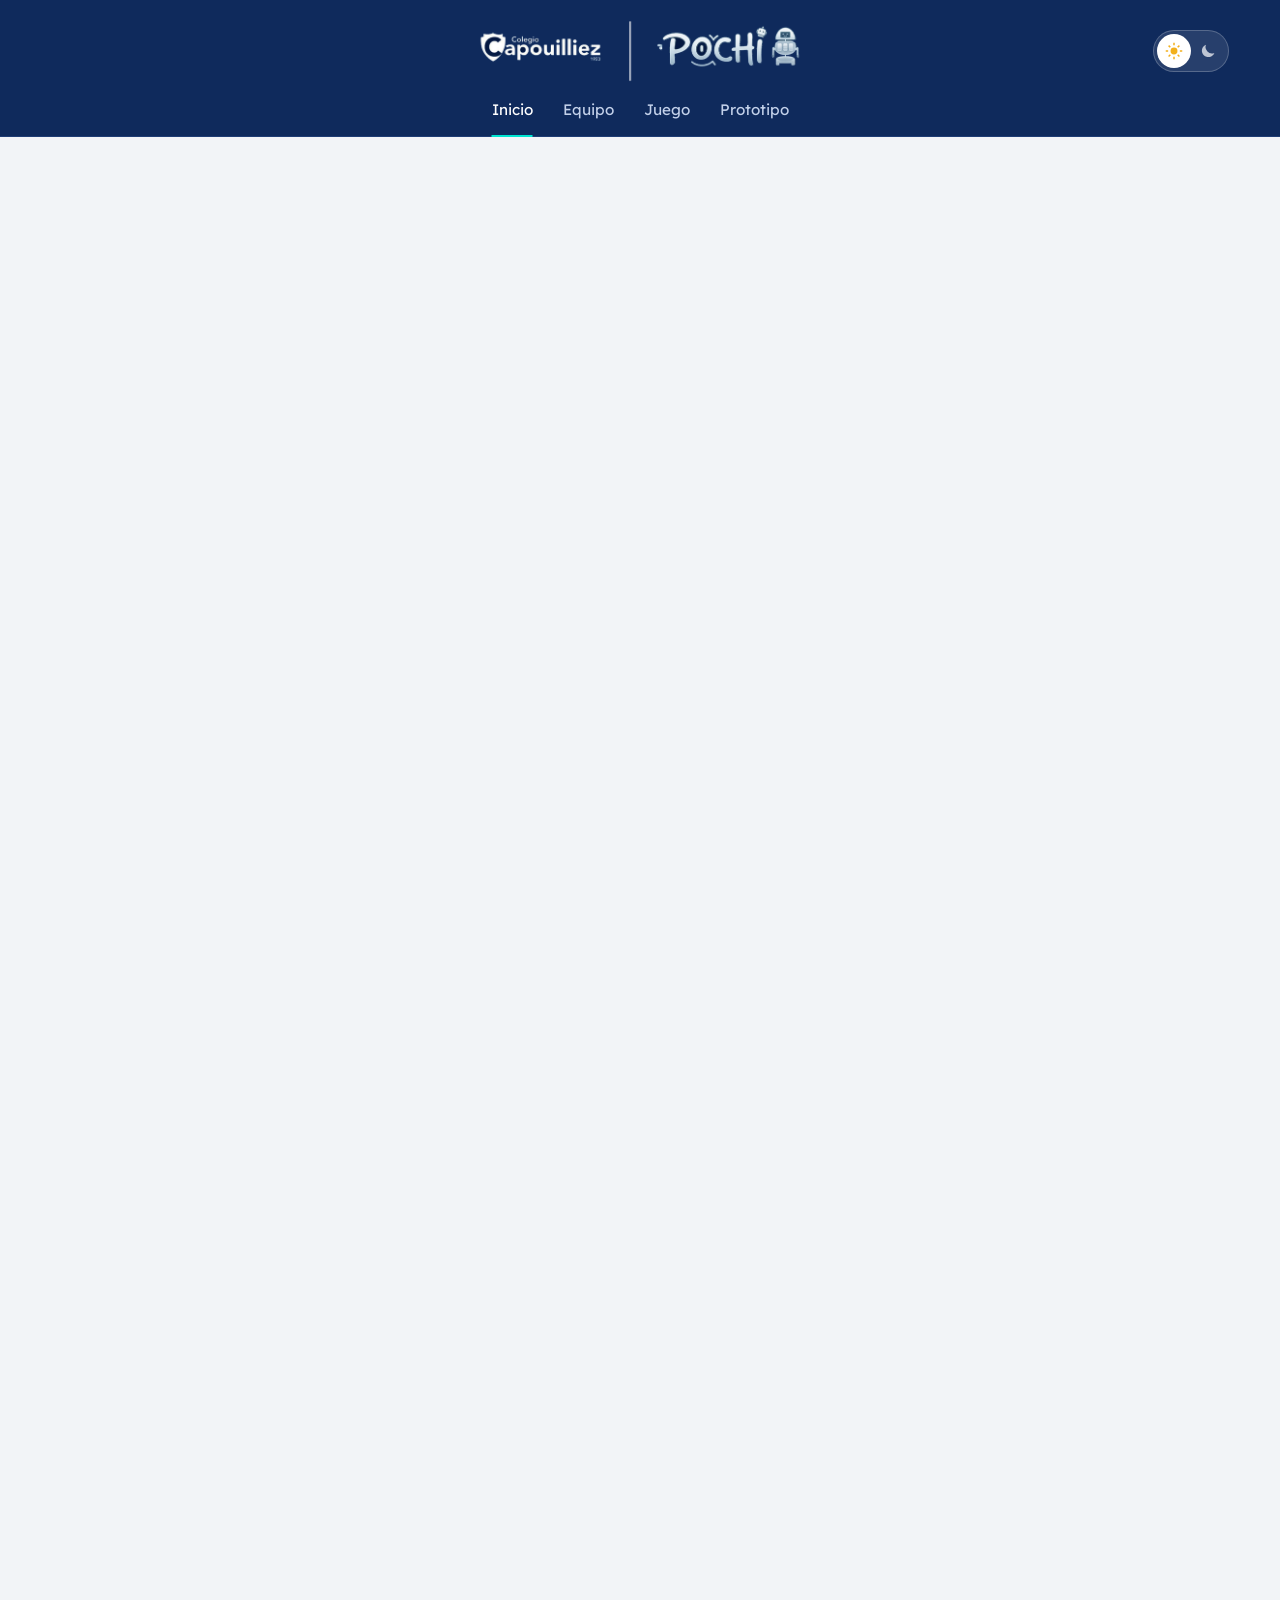
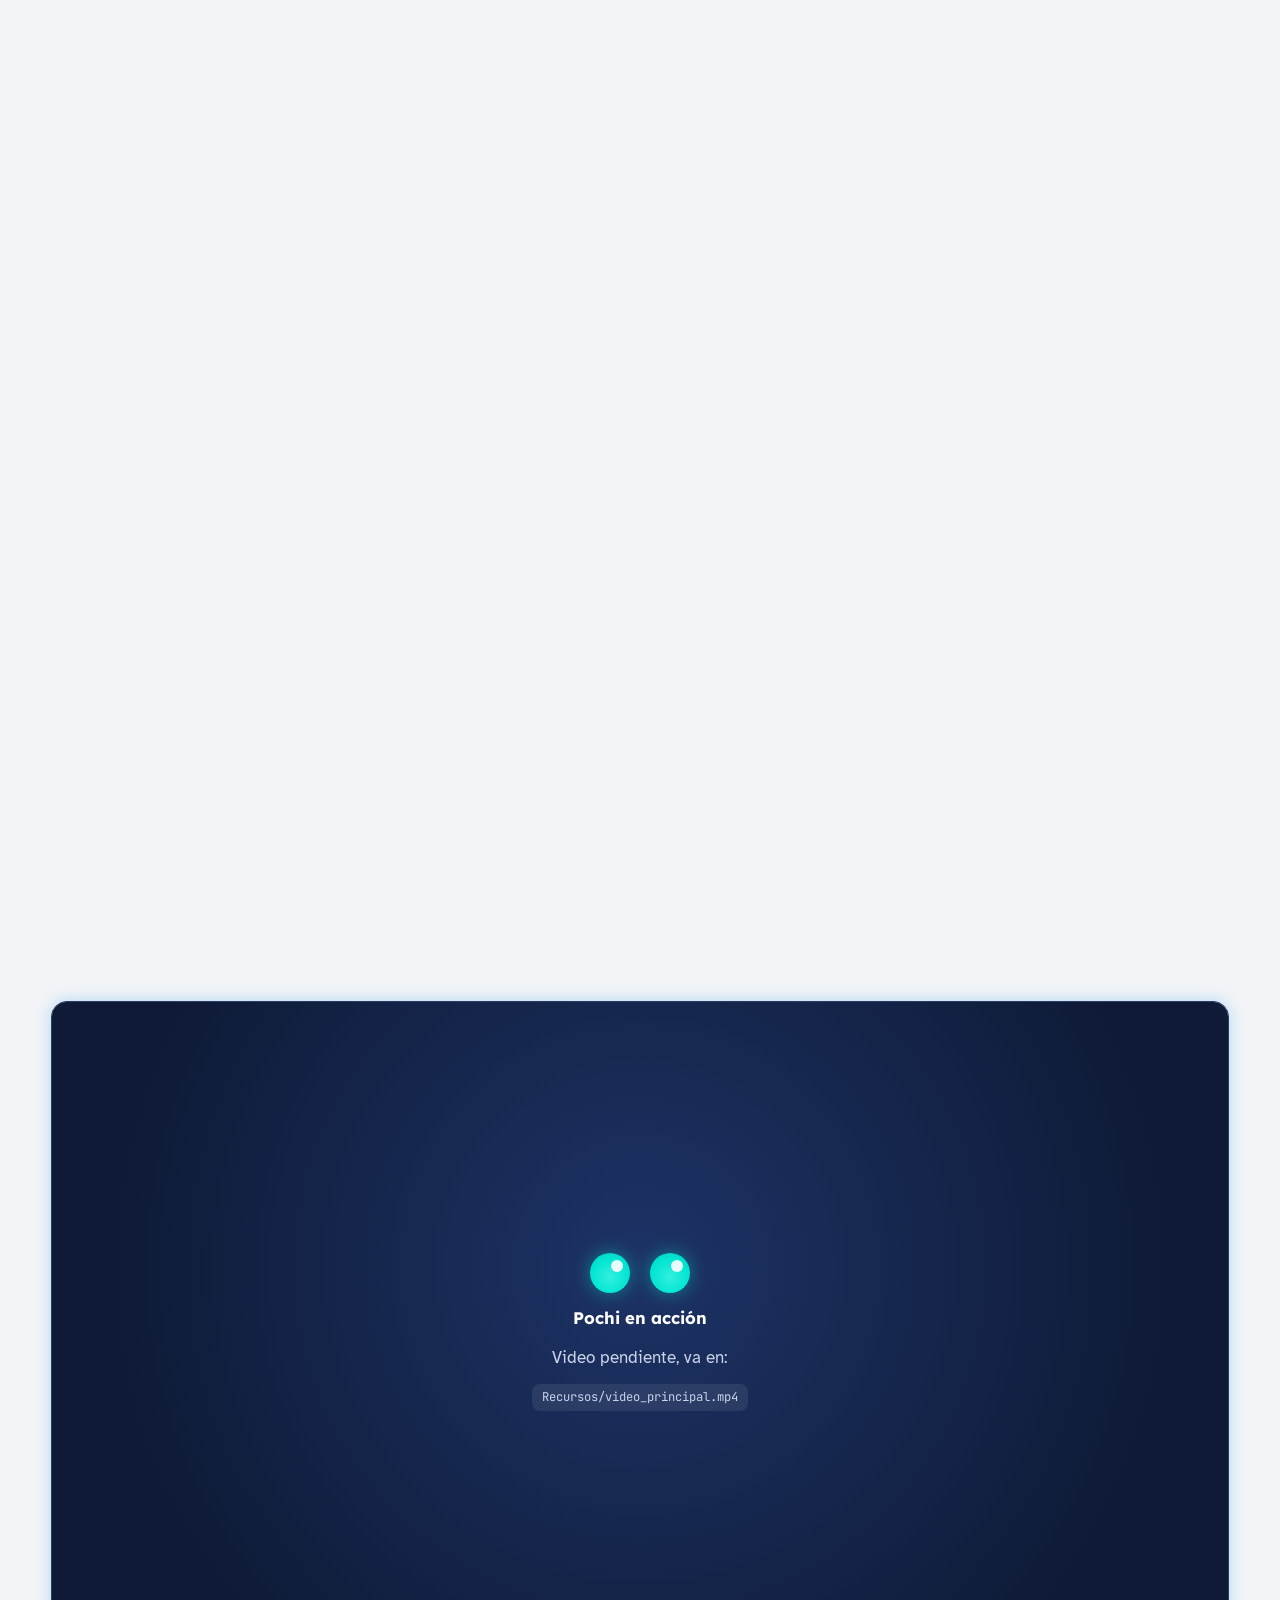
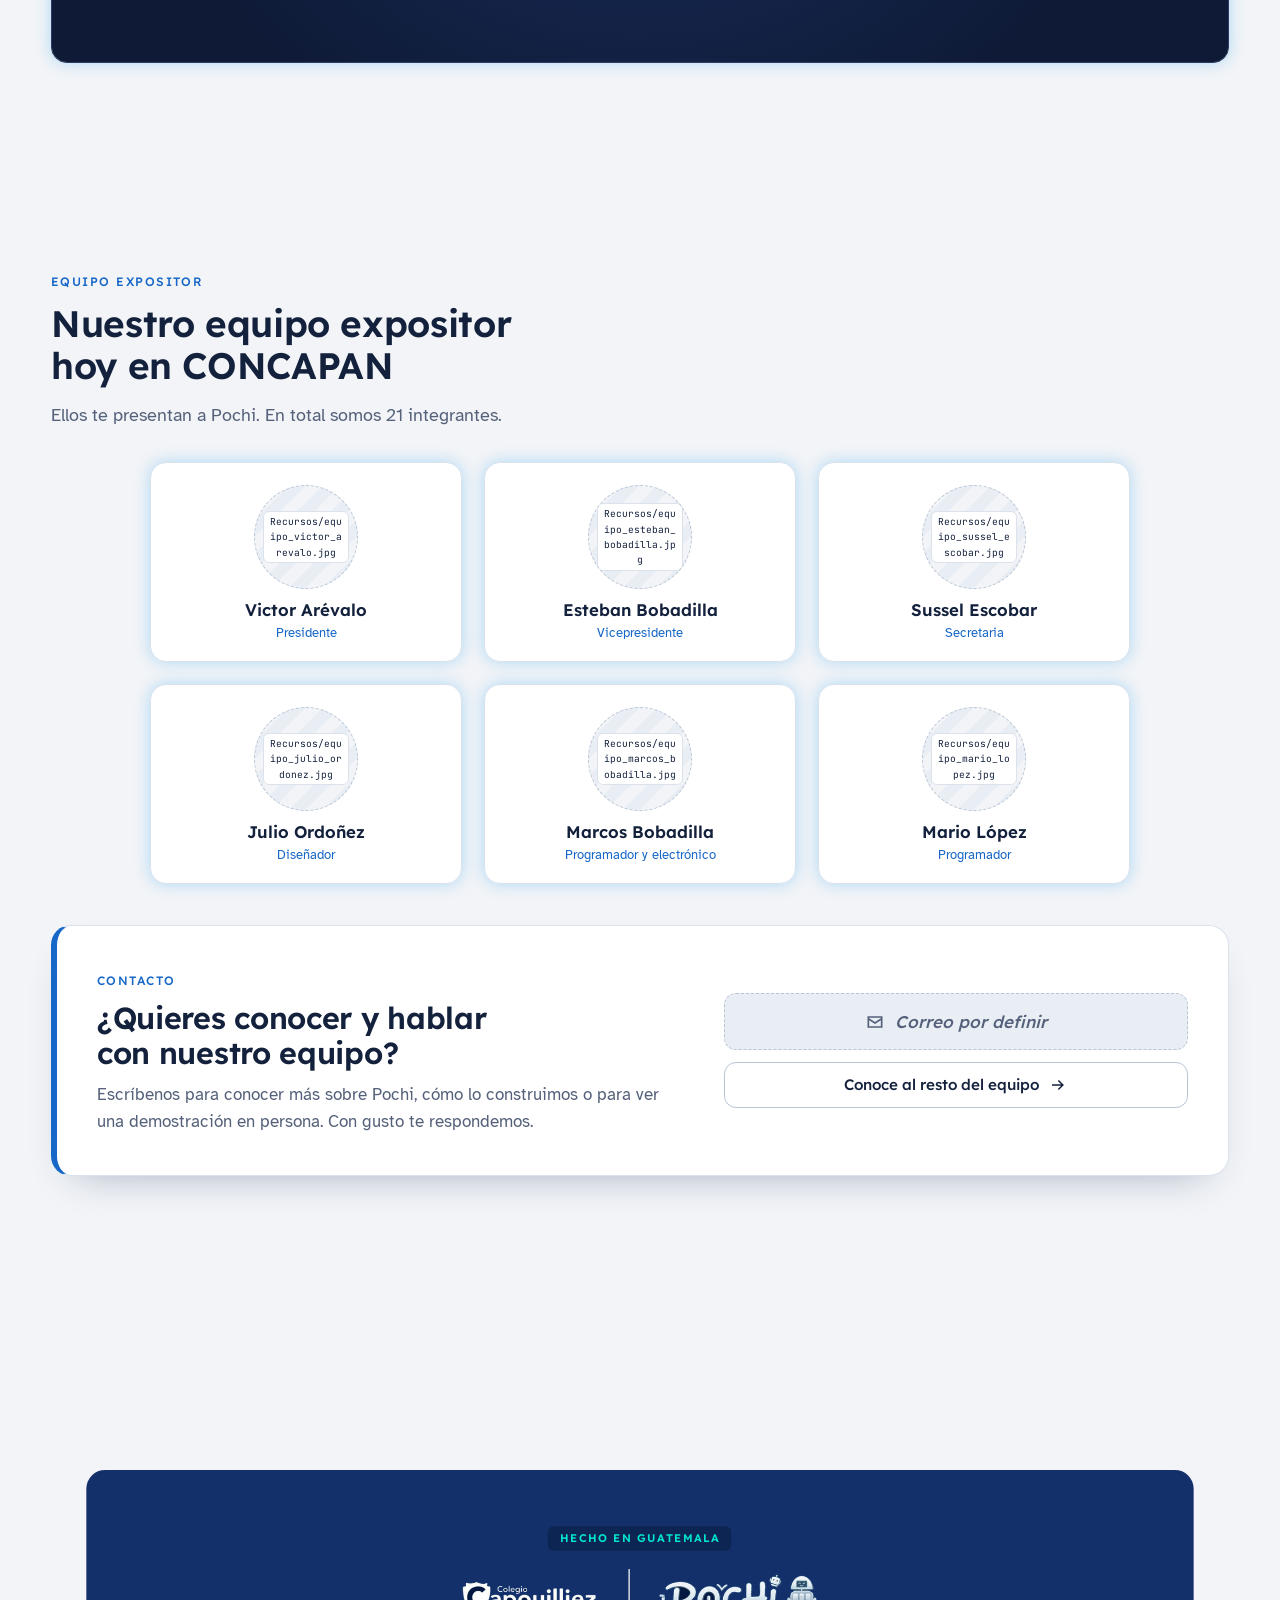
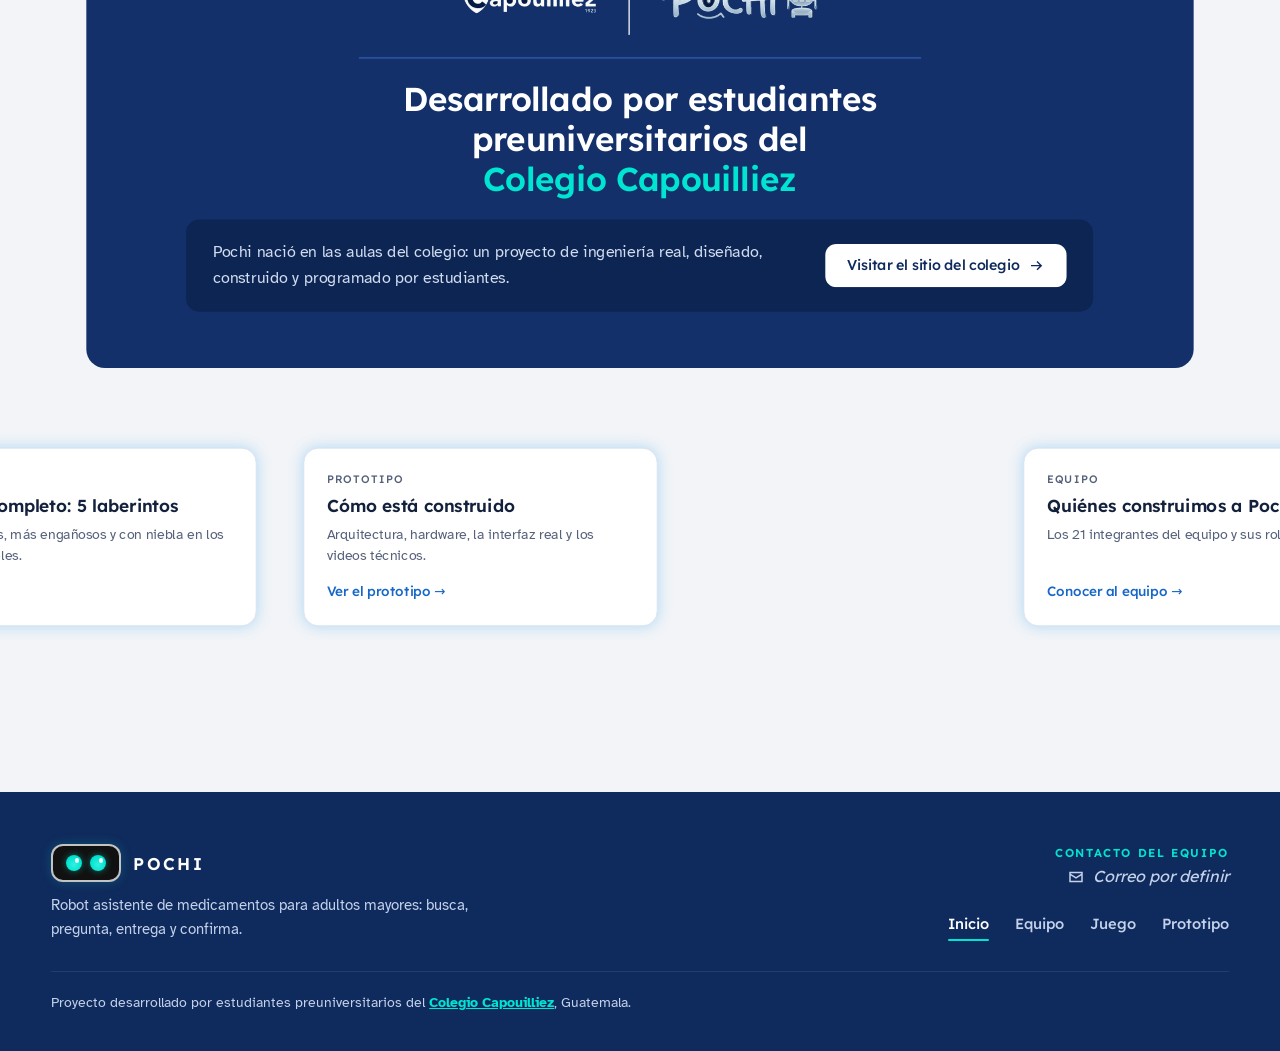
==== commit 48817bee: "Add files via upload" ====
--- a/index.html
+++ b/index.html
@@ -20,7 +20,7 @@
 <link rel="stylesheet" href="css/inicio.css">
 </head>
 <body>
-<!-- ============ PANTALLA DE CARGA: la pantalla de Pochi pestañeando + barra azul (1.5 s) ============
+<!-- ============ PANTALLA DE CARGA: la pantalla de Pochi parpadeando + barra azul (1.5 s) ============
      Recrea las dos imágenes de referencia de la pantalla real:
      ojos abiertos (círculo turquesa) y parpadeo (línea turquesa). -->
 <div class="intro" id="intro" aria-hidden="true">
@@ -91,11 +91,11 @@
       <h2 class="h2" id="t-problema">Tomar el medicamento a tiempo es más difícil de lo que parece.</h2>
     </div>
     <div class="grid-3">
-      <article class="card pad prob reveal"><h3>Se olvida o se ignora</h3><p>Una alarma se apaga sin pensarlo. Pochi no suena y se queda quieto: va a buscar a la persona.</p>
+      <article class="card pad prob reveal"><h3>Se olvida o se ignora</h3><p>Una alarma se apaga sin pensarlo. Pochi no se queda en sonar: va a buscar a la persona.</p>
         <div class="ill ill-clock" aria-hidden="true"><span class="bell l"></span><span class="bell r"></span><span class="face"><i class="hh"></i><i class="mh"></i></span><span class="leg l"></span><span class="leg r"></span><span class="zz">z<small>z</small></span></div></article>
       <article class="card pad prob reveal"><h3>Se confunde la pastilla</h3><p>Cada medicamento vive en su compartimento de color y Pochi entrega solo el que toca a esa hora.</p>
         <div class="ill ill-pills" aria-hidden="true"><span class="cap" style="--a:#2e9e4f;--b:#bfe8cc;--r:-28deg;--x:-46px"></span><span class="cap" style="--a:#e53935;--b:#ffd0cc;--r:8deg;--x:0px"></span><span class="cap" style="--a:#7b3fbf;--b:#e2d1f5;--r:38deg;--x:46px"></span><span class="q">?</span></div></article>
-      <article class="card pad prob reveal"><h3>Nadie confirma</h3><p>Pochi espera a que la persona diga que ya la tomó y lo guarda en un historial que la familia puede revisar.</p>
+      <article class="card pad prob reveal"><h3>Nadie confirma</h3><p>Pochi espera a que la persona confirme en pantalla que ya la tomó y lo guarda en un historial que la familia puede revisar.</p>
         <div class="ill ill-list" aria-hidden="true"><span class="clip"></span><span class="row ok"><i></i><b></b></span><span class="row ok"><i></i><b></b></span><span class="row no"><i></i><b></b></span></div></article>
     </div>
   </section>
@@ -108,7 +108,7 @@
     </div>
     <div class="steps">
       <article class="card step reveal"><span class="step-n">01</span><h3>Busca al paciente</h3><p>Sigue la señal Bluetooth de la pulsera que la persona lleva puesta y esquiva los muebles con su sensor LiDAR.</p><span class="screen-chip">Buscando…</span></article>
-      <article class="card step reveal"><span class="step-n">02</span><h3>Pregunta</h3><p>En pantalla y en voz alta confirma que es buen momento. Si la persona dice que no, vuelve en 5 minutos.</p><span class="screen-chip">¿Vas a tomarla ahora?</span></article>
+      <article class="card step reveal"><span class="step-n">02</span><h3>Pregunta</h3><p>En pantalla y en voz alta pregunta si es buen momento. Si la persona dice que no, vuelve en 5 minutos.</p><span class="screen-chip">¿Vas a tomarla ahora?</span></article>
       <article class="card step reveal"><span class="step-n">03</span><h3>Dispensa</h3><p>Suelta la pastilla del compartimento de color correcto y sus brazos suben el plato hasta la persona.</p><span class="screen-chip">Tu pastilla está lista</span></article>
       <article class="card step reveal"><span class="step-n">04</span><h3>Confirma</h3><p>Espera el toque en "Ya la tomé" y guarda la hora en el historial de tomas.</p><span class="screen-chip">¡Muy bien!</span></article>
     </div>
@@ -123,7 +123,7 @@
       <div class="meet-text reveal" data-from="right">
         <span class="eyebrow">Conoce a Pochi</span>
         <h2 class="h2" id="t-conoce">Un robot pensado para acompañar.</h2>
-        <p class="lead">Cuerpo blanco y redondeado para que no intimide, una pantalla con ojos que pestañean y dos brazos que acercan la pastilla hasta la persona. Se mueve sobre orugas y conversa con voz para hacer compañía.</p>
+        <p class="lead">Cuerpo blanco y redondeado para que no intimide, una pantalla con ojos que parpadean y dos brazos que acercan la pastilla hasta la persona. Se mueve sobre orugas y conversa con voz para hacer compañía.</p>
         <ul class="meet-list">
           <li><b>Raspberry Pi 5</b> que decide qué hacer y cuándo</li>
           <li><b>ESP32</b> que mueve las orugas, los brazos y los dispensadores</li>
@@ -180,62 +180,30 @@
     <div class="reveal">
       <span class="eyebrow">Equipo expositor</span>
       <h2 class="h2" id="t-equipo">Nuestro equipo expositor hoy en CONCAPAN</h2>
-      <p class="lead">Ellos te presentan a Pochi hoy. En total somos 20 integrantes.</p>
-    </div>
-    <div class="team-grid expo" id="expoGrid"></div>
-    <script>
-/* ===================================================================
-   EQUIPO EXPOSITOR: las 6 personas que presentan a Pochi hoy.
-   - foto: archivo dentro de Recursos/ (si todavía no está, la tarjeta
-     muestra el nombre que debe tener).
-   - correo, github y linkedin son opcionales: déjenlos en '' si no se usan.
-   =================================================================== */
-var EXPOSITORES = [
-  { nombre:'Integrante 1', rol:'Área por definir', foto:'Recursos/equipo_01.jpg', correo:'', github:'', linkedin:'' },
-  { nombre:'Integrante 2', rol:'Área por definir', foto:'Recursos/equipo_02.jpg', correo:'', github:'', linkedin:'' },
-  { nombre:'Mario', rol:'Área por definir', foto:'Recursos/equipo_03.jpg', correo:'', github:'', linkedin:'' },
-  { nombre:'Integrante 4', rol:'Área por definir', foto:'Recursos/equipo_04.jpg', correo:'', github:'', linkedin:'' },
-  { nombre:'Integrante 5', rol:'Área por definir', foto:'Recursos/equipo_05.jpg', correo:'', github:'', linkedin:'' },
-  { nombre:'Integrante 6', rol:'Área por definir', foto:'Recursos/equipo_06.jpg', correo:'', github:'', linkedin:'' }
-];
-function pochiTeam(grid, lista){
-  var ICONS = { correo:'<svg viewBox="0 0 24 24" aria-hidden="true"><path d="M3 5h18v14H3zm2 2v.5l7 4.5 7-4.5V7zm0 2.9V17h14V9.9l-7 4.5z"/></svg>', github:'<svg viewBox="0 0 24 24" aria-hidden="true"><path d="M12 2a10 10 0 0 0-3.2 19.5c.5.1.7-.2.7-.5v-1.7c-2.8.6-3.4-1.3-3.4-1.3-.5-1.2-1.1-1.5-1.1-1.5-.9-.6.1-.6.1-.6 1 .1 1.5 1 1.5 1 .9 1.5 2.4 1.1 2.9.8.1-.7.4-1.1.6-1.3-2.2-.3-4.6-1.1-4.6-5 0-1.1.4-2 1-2.7-.1-.3-.4-1.3.1-2.7 0 0 .8-.3 2.7 1a9.4 9.4 0 0 1 5 0c1.9-1.3 2.7-1 2.7-1 .5 1.4.2 2.4.1 2.7.6.7 1 1.6 1 2.7 0 3.9-2.4 4.7-4.6 5 .4.3.7.9.7 1.9V21c0 .3.2.6.7.5A10 10 0 0 0 12 2z"/></svg>', linkedin:'<svg viewBox="0 0 24 24" aria-hidden="true"><path d="M4 3h16a1 1 0 0 1 1 1v16a1 1 0 0 1-1 1H4a1 1 0 0 1-1-1V4a1 1 0 0 1 1-1zm1.8 7v8h2.6v-8zm1.3-4a1.5 1.5 0 1 0 0 3 1.5 1.5 0 0 0 0-3zM10 10v8h2.6v-4.3c0-1.1.2-2.2 1.6-2.2 1.4 0 1.4 1.3 1.4 2.3V18H18v-4.8c0-2.4-.5-4.2-3.3-4.2-1.3 0-2.2.7-2.6 1.4V10z"/></svg>' };
-  function el(tag, cls, text){ var e = document.createElement(tag); if(cls){ e.className = cls; } if(text){ e.textContent = text; } return e; }
-  lista.forEach(function(p){
-    var card = el('article', 'card member reveal');
-    var fig = el('figure', 'media');
-    var img = document.createElement('img');
-    img.alt = 'Foto de ' + p.nombre; img.loading = 'lazy';
-    img.onerror = function(){ fig.classList.add('missing'); };
-    img.src = p.foto;
-    var miss = el('figcaption', 'media-missing'); miss.appendChild(el('code', '', p.foto));
-    fig.appendChild(img); fig.appendChild(miss); card.appendChild(fig);
-    var who = el('div'); who.appendChild(el('div', 'member-name', p.nombre)); who.appendChild(el('span', 'member-role', p.rol)); card.appendChild(who);
-    var list = el('ul', 'contacts');
-    [['correo', p.correo ? 'mailto:' + p.correo : '', p.correo], ['github', p.github, 'GitHub'], ['linkedin', p.linkedin, 'LinkedIn']].forEach(function(c){
-      if(!c[1]){ return; }
-      var li = el('li'); li.innerHTML = ICONS[c[0]];
-      var a = el('a', '', c[2]); a.href = c[1]; if(c[0] !== 'correo'){ a.target = '_blank'; a.rel = 'noopener'; }
-      li.appendChild(a); list.appendChild(li);
-    });
-    if(!list.children.length){ var li = el('li', '', 'Contacto por agregar'); li.style.color = 'var(--ink-dim)'; list.appendChild(li); }
-    card.appendChild(list);
-    grid.appendChild(card);
-  });
-}
-pochiTeam(document.getElementById('expoGrid'), EXPOSITORES);
-</script>
-    <div class="cta-row team-cta reveal">
-      <a class="btn btn-primary btn-lg" href="equipo.html">Conoce al resto del equipo <svg viewBox="0 0 24 24" aria-hidden="true"><path d="M13.2 5.3 19.9 12l-6.7 6.7-1.4-1.4 4.3-4.3H4v-2h12.1l-4.3-4.3z"/></svg></a>
+      <p class="lead">Ellos te presentan a Pochi. En total somos 21 integrantes.</p>
+    </div>
+    <div class="team-grid expo"><article class="card member reveal"><figure class="media"><img src="Recursos/equipo_victor_arevalo.jpg" alt="Foto de Victor Arévalo" loading="lazy" onerror="this.parentNode.classList.add('missing')"><figcaption class="media-missing"><code>Recursos/equipo_victor_arevalo.jpg</code></figcaption></figure><div><div class="member-name">Victor Arévalo</div><span class="member-role">Presidente</span></div></article><article class="card member reveal"><figure class="media"><img src="Recursos/equipo_esteban_bobadilla.jpg" alt="Foto de Esteban Bobadilla" loading="lazy" onerror="this.parentNode.classList.add('missing')"><figcaption class="media-missing"><code>Recursos/equipo_esteban_bobadilla.jpg</code></figcaption></figure><div><div class="member-name">Esteban Bobadilla</div><span class="member-role">Vicepresidente</span></div></article><article class="card member reveal"><figure class="media"><img src="Recursos/equipo_sussel_escobar.jpg" alt="Foto de Sussel Escobar" loading="lazy" onerror="this.parentNode.classList.add('missing')"><figcaption class="media-missing"><code>Recursos/equipo_sussel_escobar.jpg</code></figcaption></figure><div><div class="member-name">Sussel Escobar</div><span class="member-role">Secretaria</span></div></article><article class="card member reveal"><figure class="media"><img src="Recursos/equipo_julio_ordonez.jpg" alt="Foto de Julio Ordoñez" loading="lazy" onerror="this.parentNode.classList.add('missing')"><figcaption class="media-missing"><code>Recursos/equipo_julio_ordonez.jpg</code></figcaption></figure><div><div class="member-name">Julio Ordoñez</div><span class="member-role">Diseñador</span></div></article><article class="card member reveal"><figure class="media"><img src="Recursos/equipo_marcos_bobadilla.jpg" alt="Foto de Marcos Bobadilla" loading="lazy" onerror="this.parentNode.classList.add('missing')"><figcaption class="media-missing"><code>Recursos/equipo_marcos_bobadilla.jpg</code></figcaption></figure><div><div class="member-name">Marcos Bobadilla</div><span class="member-role">Programador y electrónico</span></div></article><article class="card member reveal"><figure class="media"><img src="Recursos/equipo_mario_lopez.jpg" alt="Foto de Mario López" loading="lazy" onerror="this.parentNode.classList.add('missing')"><figcaption class="media-missing"><code>Recursos/equipo_mario_lopez.jpg</code></figcaption></figure><div><div class="member-name">Mario López</div><span class="member-role">Programador</span></div></article></div>
+    <div class="contact-panel reveal">
+      <div class="cp-text">
+        <span class="eyebrow">Contacto</span>
+        <h2 class="h2">¿Quieres conocer y hablar con nuestro equipo?</h2>
+        <p>Escríbenos para conocer más sobre Pochi, cómo lo construimos o para ver una demostración en persona. Con gusto te respondemos.</p>
+      </div>
+      <div class="cp-actions">
+        <span class="cp-mail pending"><svg viewBox="0 0 24 24" aria-hidden="true"><path d="M3 5h18v14H3zm2 2v.5l7 4.5 7-4.5V7zm0 2.9V17h14V9.9l-7 4.5z"/></svg><span>Correo por definir</span></span>
+        <a class="btn btn-ghost" href="equipo.html">Conoce al resto del equipo <svg viewBox="0 0 24 24" aria-hidden="true"><path d="M13.2 5.3 19.9 12l-6.7 6.7-1.4-1.4 4.3-4.3H4v-2h12.1l-4.3-4.3z"/></svg></a>
+      </div>
     </div>
   </section>
 
   <section class="section tight" aria-labelledby="t-colegio">
     <div class="school-feature reveal">
-      <div class="sf-logo"><img src="Recursos/logo_header.png" alt="Colegio Capouilliez | Pochi" width="663" height="128" loading="lazy"></div>
-      <div class="sf-text">
+      <div class="sf-top">
         <span class="sf-kicker">Hecho en Guatemala</span>
-        <h2 id="t-colegio">Desarrollado por estudiantes pre-universitarios del <span>Colegio Capouilliez</span></h2>
+        <img src="Recursos/logo_header.png" alt="Colegio Capouilliez | Pochi" width="663" height="128" loading="lazy">
+      </div>
+      <h2 id="t-colegio">Desarrollado por estudiantes preuniversitarios del <span>Colegio Capouilliez</span></h2>
+      <div class="sf-bottom">
         <p>Pochi nació en las aulas del colegio: un proyecto de ingeniería real, diseñado, construido y programado por estudiantes.</p>
         <a class="btn btn-light" href="https://www.capouilliez.edu.gt" target="_blank" rel="noopener">Visitar el sitio del colegio <svg viewBox="0 0 24 24" aria-hidden="true"><path d="M13.2 5.3 19.9 12l-6.7 6.7-1.4-1.4 4.3-4.3H4v-2h12.1l-4.3-4.3z"/></svg></a>
       </div>
@@ -243,7 +211,7 @@
   </section>
 
   <section class="section tight" aria-label="Más sobre Pochi">
-    <div class="next-grid"><a class="card next-card reveal" href="juego.html"><span class="kicker">Juego</span><h3>El reto completo: 5 laberintos</h3><p>Más grandes, más engañosos y con niebla en los últimos niveles.</p><span class="go">Jugar →</span></a><a class="card next-card reveal" href="prototipo.html"><span class="kicker">Prototipo</span><h3>Cómo está construido</h3><p>Arquitectura, hardware, la interfaz real y los videos técnicos.</p><span class="go">Ver el prototipo →</span></a><a class="card next-card reveal" href="equipo.html"><span class="kicker">Equipo</span><h3>Quiénes construimos a Pochi</h3><p>Los 20 integrantes del equipo y cómo contactarnos.</p><span class="go">Conocer al equipo →</span></a></div>
+    <div class="next-grid"><a class="card next-card reveal" href="juego.html"><span class="kicker">Juego</span><h3>El reto completo: 5 laberintos</h3><p>Más grandes, más engañosos y con niebla en los últimos niveles.</p><span class="go">Jugar →</span></a><a class="card next-card reveal" href="prototipo.html"><span class="kicker">Prototipo</span><h3>Cómo está construido</h3><p>Arquitectura, hardware, la interfaz real y los videos técnicos.</p><span class="go">Ver el prototipo →</span></a><a class="card next-card reveal" href="equipo.html"><span class="kicker">Equipo</span><h3>Quiénes construimos a Pochi</h3><p>Los 21 integrantes del equipo y sus roles.</p><span class="go">Conocer al equipo →</span></a></div>
   </section>
 </div>
 </main>
@@ -253,8 +221,11 @@
       <div class="row"><span class="eye-screen"><span class="eyes eyes-sm"><span class="eye"><i></i></span><span class="eye"><i></i></span></span></span>POCHI</div>
       <p>Robot asistente de medicamentos para adultos mayores: busca, pregunta, entrega y confirma.</p>
     </div>
-    <nav class="foot-links" aria-label="Pie de página"><a href="index.html">Inicio</a><a href="equipo.html">Equipo</a><a href="juego.html">Juego</a><a href="prototipo.html">Prototipo</a></nav>
-    <p class="foot-school">Proyecto desarrollado por estudiantes pre-universitarios del <a href="https://www.capouilliez.edu.gt" target="_blank" rel="noopener">Colegio Capouilliez</a>, Guatemala.</p>
+    <div class="foot-side">
+      <div class="foot-contact"><span class="foot-label">Contacto del equipo</span><span class="foot-mail pending"><svg viewBox="0 0 24 24" aria-hidden="true"><path d="M3 5h18v14H3zm2 2v.5l7 4.5 7-4.5V7zm0 2.9V17h14V9.9l-7 4.5z"/></svg><span>Correo por definir</span></span></div>
+      <nav class="foot-links" aria-label="Pie de página"><a href="index.html" aria-current="page">Inicio</a><a href="equipo.html">Equipo</a><a href="juego.html">Juego</a><a href="prototipo.html">Prototipo</a></nav>
+    </div>
+    <p class="foot-school">Proyecto desarrollado por estudiantes preuniversitarios del <a href="https://www.capouilliez.edu.gt" target="_blank" rel="noopener">Colegio Capouilliez</a>, Guatemala.</p>
   </div>
 </footer>
 <script>
@@ -877,10 +848,10 @@
   });
 };
 
-PochiMaze(document.getElementById('demoGame'), { demo:true, levels:[{ name:'Nivel 1', cols:13, rows:9, seed:7, loops:0, speed:3.0, hint:'Nivel 1: encuentra la salida del laberinto. Las barras de señal suben cuando te acercas a la pulsera.' }] });
+PochiMaze(document.getElementById('demoGame'), { demo:true, levels:[{ name:'Nivel 1', cols:13, rows:9, seed:7, loops:0, speed:3.0, hint:'Nivel 1: lleva a Pochi hasta la pulsera. Las barras de señal suben cuando te acercas a la pulsera.' }] });
 </script>
 <script>
-/* Pantalla de carga: 1.5 s. Los ojos pestañean cambiando entre los dos
+/* Pantalla de carga: 1.5 s. Los ojos parpadean cambiando entre los dos
    "cuadros" de la pantalla real (abiertos / línea) y la barra se llena
    por tramos, como una carga de verdad. Queda marcada como vista
    durante esta visita; el logo del header la vuelve a reproducir. */
--- a/css/comun.css
+++ b/css/comun.css
@@ -365,16 +365,25 @@
 .foot-brand{display:flex;flex-direction:column;gap:12px}
 .foot-brand .row{display:flex;align-items:center;gap:12px;color:#fff;font-family:var(--font-display);font-weight:600;letter-spacing:.14em}
 .foot-brand p{font-size:.92rem;max-width:44ch}
-.foot-links{display:grid;grid-template-columns:repeat(2,minmax(0,1fr));gap:12px;align-content:start}
-@media (min-width:1000px){ .foot-links{grid-template-columns:repeat(4,minmax(0,1fr))} }
+.foot-side{display:flex;flex-direction:column;gap:18px}
+@media (min-width:760px){ .foot-side{align-items:flex-end;text-align:right} }
+.foot-contact{display:flex;flex-direction:column;gap:6px}
+@media (min-width:760px){ .foot-contact{align-items:flex-end} }
+.foot-label{font:600 .72rem/1 var(--font-display);letter-spacing:.14em;text-transform:uppercase;color:var(--eye)}
+.foot-mail{display:inline-flex;align-items:center;gap:8px;color:#fff;text-decoration:none;font-family:var(--font-display);font-size:1rem}
+.foot-mail svg{width:18px;height:18px;fill:currentColor;flex:none}
+a.foot-mail:hover{color:var(--eye);text-decoration:underline}
+.foot-mail.pending{color:var(--hdr-dim);font-style:italic}
+.foot-links{display:flex;flex-wrap:wrap;gap:6px 26px}
 .foot-links a{
-  display:flex;align-items:center;justify-content:center;min-height:64px;padding:14px 18px;
-  border-radius:14px;border:1px solid rgba(255,255,255,.2);background:rgba(255,255,255,.06);
-  color:#ffffff;text-decoration:none;font-family:var(--font-display);font-weight:500;font-size:1.06rem;
-  transition:transform .2s ease, background-color .2s ease, border-color .2s ease, color .2s ease;
-}
-.foot-links a:hover{transform:scale(1.06);background:rgba(255,255,255,.12);border-color:var(--eye);color:var(--eye)}
-.foot-links a:active{background:var(--pressed);border-color:var(--pressed);color:#fff}
+  position:relative;padding:4px 0;color:var(--hdr-dim);text-decoration:none;
+  font-family:var(--font-display);font-weight:500;font-size:.92rem;transition:color .2s ease;
+}
+.foot-links a::after{content:"";position:absolute;left:0;right:0;bottom:-2px;height:2px;border-radius:2px;background:var(--eye);transform:scaleX(0);transform-origin:left;transition:transform .25s ease}
+.foot-links a:hover{color:#fff}
+.foot-links a:hover::after{transform:scaleX(.6)}
+.foot-links a[aria-current="page"]{color:#fff}
+.foot-links a[aria-current="page"]::after{transform:scaleX(1)}
 .eye-screen{
   display:inline-flex;align-items:center;justify-content:center;padding:9px 13px;border-radius:12px;
   background:#111;border:2px solid rgba(255,255,255,.75);box-shadow:0 0 12px rgba(0,229,209,.2);
@@ -383,7 +392,7 @@
 .foot-school a{color:var(--eye);font-weight:700}
 
 
-/* ---------- EQUIPO: tarjetas de presentación (20 integrantes / 6 expositores) ---------- */
+/* ---------- EQUIPO: tarjetas de presentación (21 integrantes / 6 expositores) ---------- */
 .team-stats{display:flex;flex-wrap:wrap;gap:12px 32px;margin-top:22px;font-family:var(--font-display);color:var(--ink-dim)}
 .team-stats b{display:block;font-size:2rem;font-weight:600;color:var(--accent);line-height:1}
 .team-grid{display:grid;gap:22px;margin-top:32px;grid-template-columns:repeat(auto-fill,minmax(min(100%,200px),1fr))}
@@ -398,11 +407,8 @@
 .member .media-missing code{font-size:.6rem;padding:2px 5px}
 .member-name{font-family:var(--font-display);font-size:1.05rem;font-weight:600;line-height:1.25}
 .member-role{display:block;margin-top:2px;font-size:.84rem;color:var(--accent)}
-.contacts{display:flex;flex-direction:column;gap:6px;width:100%;margin-top:auto;padding-top:12px;border-top:1px solid var(--line);list-style:none}
-.contacts li{display:flex;align-items:center;justify-content:center;gap:8px;font-size:.82rem;min-width:0}
-.contacts svg{width:16px;height:16px;fill:var(--ink-dim);flex:none}
-.contacts a{color:var(--ink);text-decoration:none;overflow-wrap:anywhere}
-.contacts a:hover{color:var(--accent);text-decoration:underline}
+.member .media.avatar{display:grid;place-items:center;background:var(--surface-2);border:1px solid var(--line)}
+.member .media.avatar svg{width:62%;height:62%;fill:color-mix(in srgb,var(--ink-dim) 55%,transparent);margin-top:12%}
 
 /* ---------- foto de Pochi en marco con sombra (inicio y prototipo) ---------- */
 .pochi-frame{
--- a/css/inicio.css
+++ b/css/inicio.css
@@ -17,7 +17,7 @@
 .fact-ico{width:20px;height:20px;flex:none;fill:var(--accent)}
 .fact-ico.bt{fill:#2a7de1}
 .hero-facts b{color:var(--ink)}
-.hero-visual{position:relative;justify-self:center;width:100%;max-width:700px}
+.hero-visual{position:relative;justify-self:center;width:100%;max-width:min(450px,100%)}
 .hero-photo{
   display:block;width:100%;max-width:100%;height:auto;
   filter:drop-shadow(0 16px 20px rgba(15,42,92,.22));
@@ -48,30 +48,23 @@
 
 /* ---------- INICIO: el colegio, destacado ---------- */
 .school-feature{
-  position:relative; overflow:hidden; isolation:isolate;
-  display:grid; gap:clamp(24px,4vw,56px); align-items:center;
-  padding:clamp(30px,5vw,64px);
-  border-radius:24px; color:#fff;
-  background:
-    radial-gradient(circle at 92% 12%, rgba(0,229,209,.22), transparent 42%),
-    radial-gradient(circle at 6% 100%, rgba(79,179,246,.28), transparent 48%),
-    linear-gradient(135deg,#0a1e46 0%,#123a7c 58%,#0f2a5c 100%);
-  border:1px solid rgba(255,255,255,.12);
-  box-shadow:0 0 15px var(--glow), 0 22px 50px -24px rgba(8,22,56,.6);
-}
-.school-feature::before{ /* arcos decorativos, como en el banner */
-  content:""; position:absolute; z-index:-1; right:-140px; bottom:-220px; width:560px; height:560px; border-radius:50%;
-  background:repeating-radial-gradient(circle, rgba(255,255,255,.07) 0 2px, transparent 2px 22px);
-}
-@media (min-width:900px){ .school-feature{grid-template-columns:.95fr 1.05fr} }
-.sf-logo{display:flex;justify-content:center;padding:clamp(18px,3vw,30px);border-radius:18px;background:rgba(255,255,255,.05);border:1px solid rgba(255,255,255,.12)}
-.sf-logo img{width:100%;max-width:440px;height:auto;transition:transform .35s cubic-bezier(.3,1.4,.5,1)}
-.school-feature:hover .sf-logo img{transform:scale(1.04)}
-.sf-kicker{display:inline-block;font:600 .74rem/1 var(--font-display);letter-spacing:.14em;text-transform:uppercase;color:var(--eye);padding:7px 12px;border-radius:99px;background:rgba(0,229,209,.12);border:1px solid rgba(0,229,209,.35)}
-.school-feature h2{color:#fff;font-size:clamp(1.55rem,3.2vw,2.4rem);line-height:1.15;margin-top:16px;max-width:22ch}
+  display:flex;flex-direction:column;align-items:center;text-align:center;gap:22px;
+  padding:clamp(30px,5vw,60px) clamp(22px,5vw,64px);
+  border-radius:20px;color:#fff;background:#13306a;border:0;box-shadow:none;
+}
+html[data-modo="luna"] .school-feature{background:#0f1d3d}
+.sf-top{display:flex;flex-direction:column;align-items:center;gap:18px}
+.sf-top img{width:100%;max-width:380px;height:auto}
+.sf-kicker{display:inline-block;font:600 .74rem/1 var(--font-display);letter-spacing:.14em;text-transform:uppercase;color:var(--eye);padding:7px 12px;border-radius:6px;background:#0d2552}
+.school-feature h2{color:#fff;font-size:clamp(1.5rem,3vw,2.2rem);line-height:1.2;max-width:26ch;padding-top:22px;border-top:2px solid #2a4f96}
 .school-feature h2 span{color:var(--eye)}
-.school-feature p{color:#d2dcf0;margin-top:14px;max-width:52ch;font-size:1.05rem}
-.school-feature .btn{margin-top:24px}
+.sf-bottom{display:flex;flex-direction:column;align-items:center;gap:20px}
+.school-feature p{color:#d2dcf0;max-width:56ch;font-size:1.05rem}
+@media (min-width:900px){
+  .sf-bottom{flex-direction:row;text-align:left;gap:36px;background:#0d2552;border-radius:14px;padding:22px 28px}
+  .sf-bottom .btn{flex:none}
+}
+.school-feature .btn-light{box-shadow:none}
 
 /* ---------- INICIO: "El problema", ilustraciones hechas con CSS ---------- */
 .prob{display:flex;flex-direction:column}
@@ -127,13 +120,34 @@
 .meet-list li::before{content:"";position:absolute;left:4px;top:.5em;width:10px;height:10px;border-radius:50%;background:var(--eye);box-shadow:0 0 8px rgba(0,229,209,.6)}
 .meet-list b{color:var(--ink)}
 
+/* ---------- INICIO: contacto del equipo ---------- */
+.contact-panel{
+  display:grid;gap:24px;align-items:center;margin-top:40px;padding:clamp(24px,4vw,40px);
+  border-radius:20px;background:var(--surface);border:1px solid var(--line);border-left:6px solid var(--accent);
+  box-shadow:0 18px 40px -26px rgba(15,42,92,.45);
+}
+@media (min-width:900px){ .contact-panel{grid-template-columns:1.3fr 1fr} }
+.contact-panel .h2{font-size:clamp(1.4rem,2.6vw,1.9rem);margin-bottom:10px}
+.contact-panel p{color:var(--ink-dim);max-width:52ch}
+.cp-actions{display:flex;flex-direction:column;gap:12px;align-items:stretch}
+.cp-mail{
+  display:flex;align-items:center;justify-content:center;gap:10px;padding:14px 20px;border-radius:12px;
+  background:var(--accent);color:#fff;text-decoration:none;font-family:var(--font-display);font-weight:600;
+  transition:transform .18s ease, box-shadow .2s ease;
+}
+html[data-modo="luna"] .cp-mail{color:#0a1530}
+.cp-mail svg{width:20px;height:20px;fill:currentColor;flex:none}
+a.cp-mail:hover{transform:scale(1.03);box-shadow:0 0 16px var(--glow)}
+.cp-mail.pending{background:var(--surface-2);color:var(--ink-dim);font-style:italic;font-weight:500;border:1px dashed var(--line-strong)}
+.cp-actions .btn{justify-content:center}
+
 /* ==================================================================
    PANTALLA DE CARGA
    ================================================================== */
 
 /* ==================================================================
    PANTALLA DE CARGA (inicio): la pantalla de Pochi con sus ojos
-   redondos que pestañean (como la pantalla real) y una barra de carga
+   redondos que parpadean (como la pantalla real) y una barra de carga
    azul, ancha y larga, que se va llenando. Dura 1.5 s.
    ================================================================== */
 .intro{
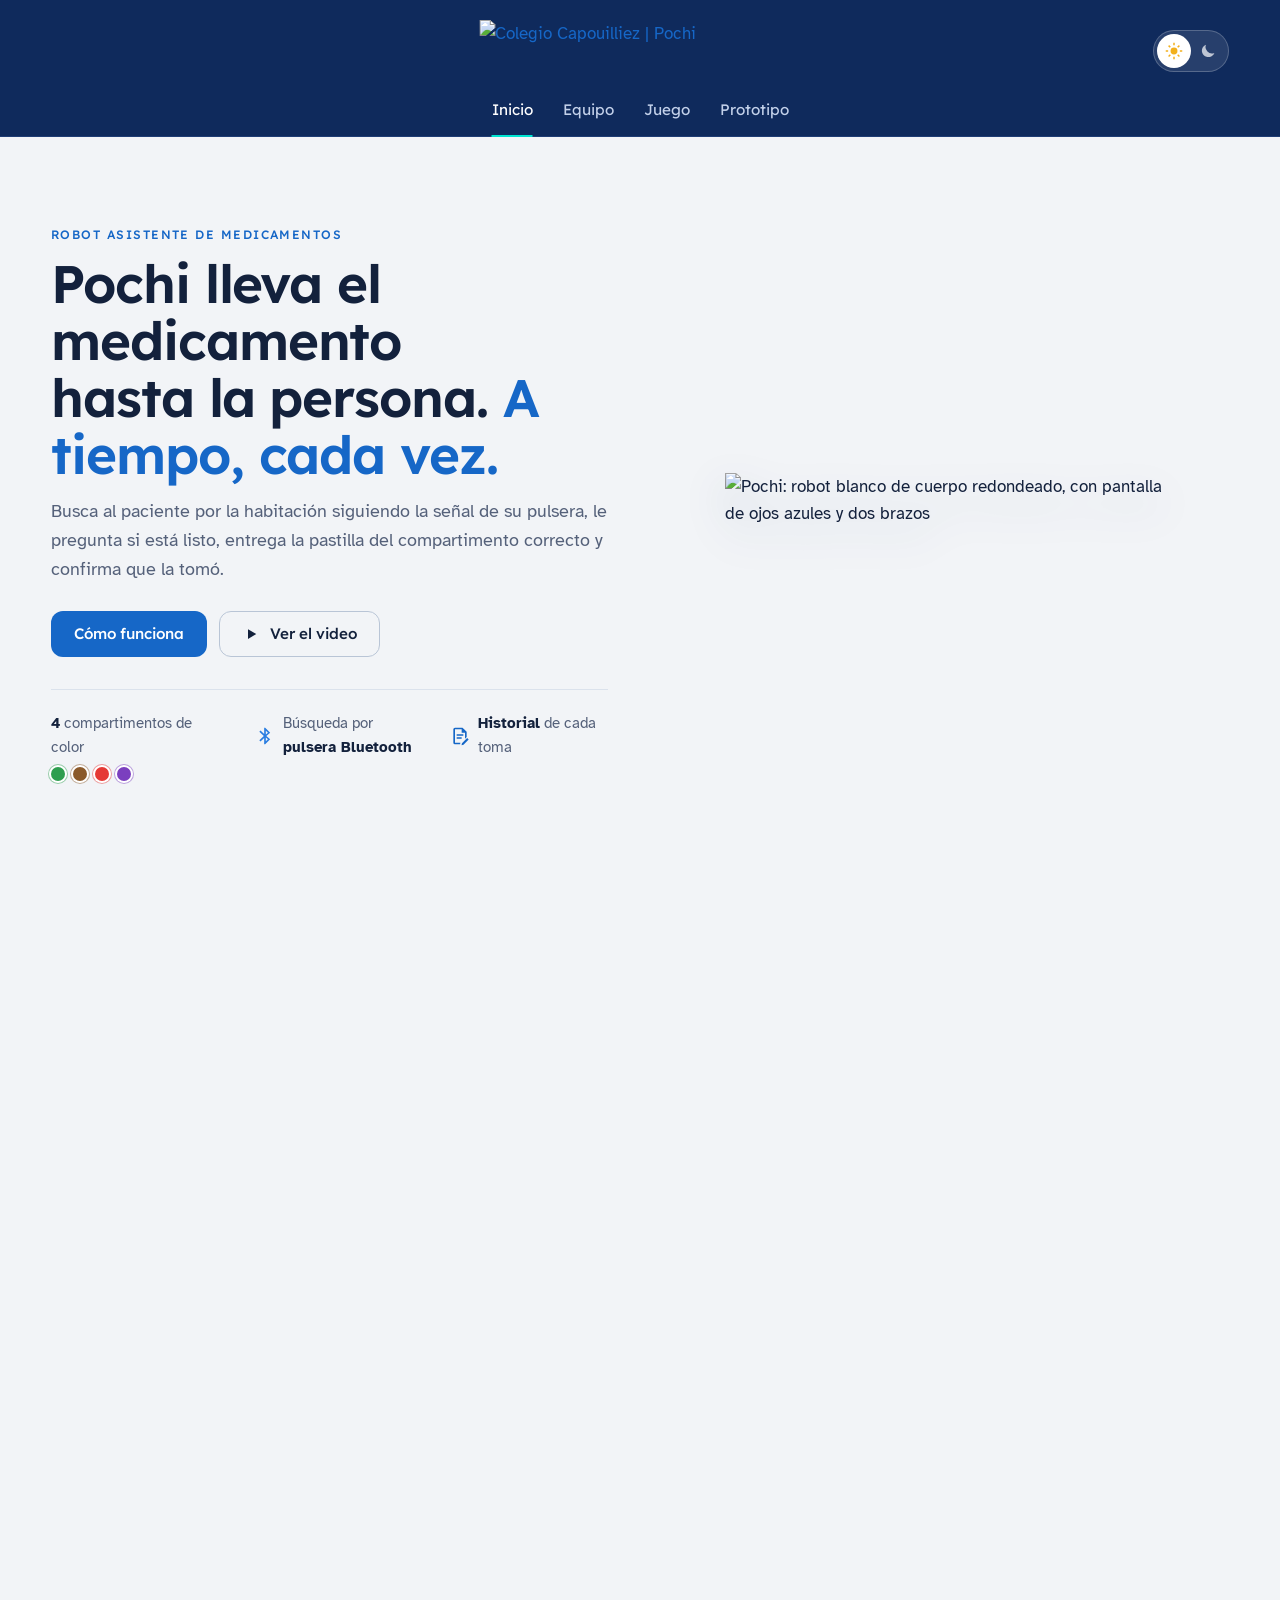
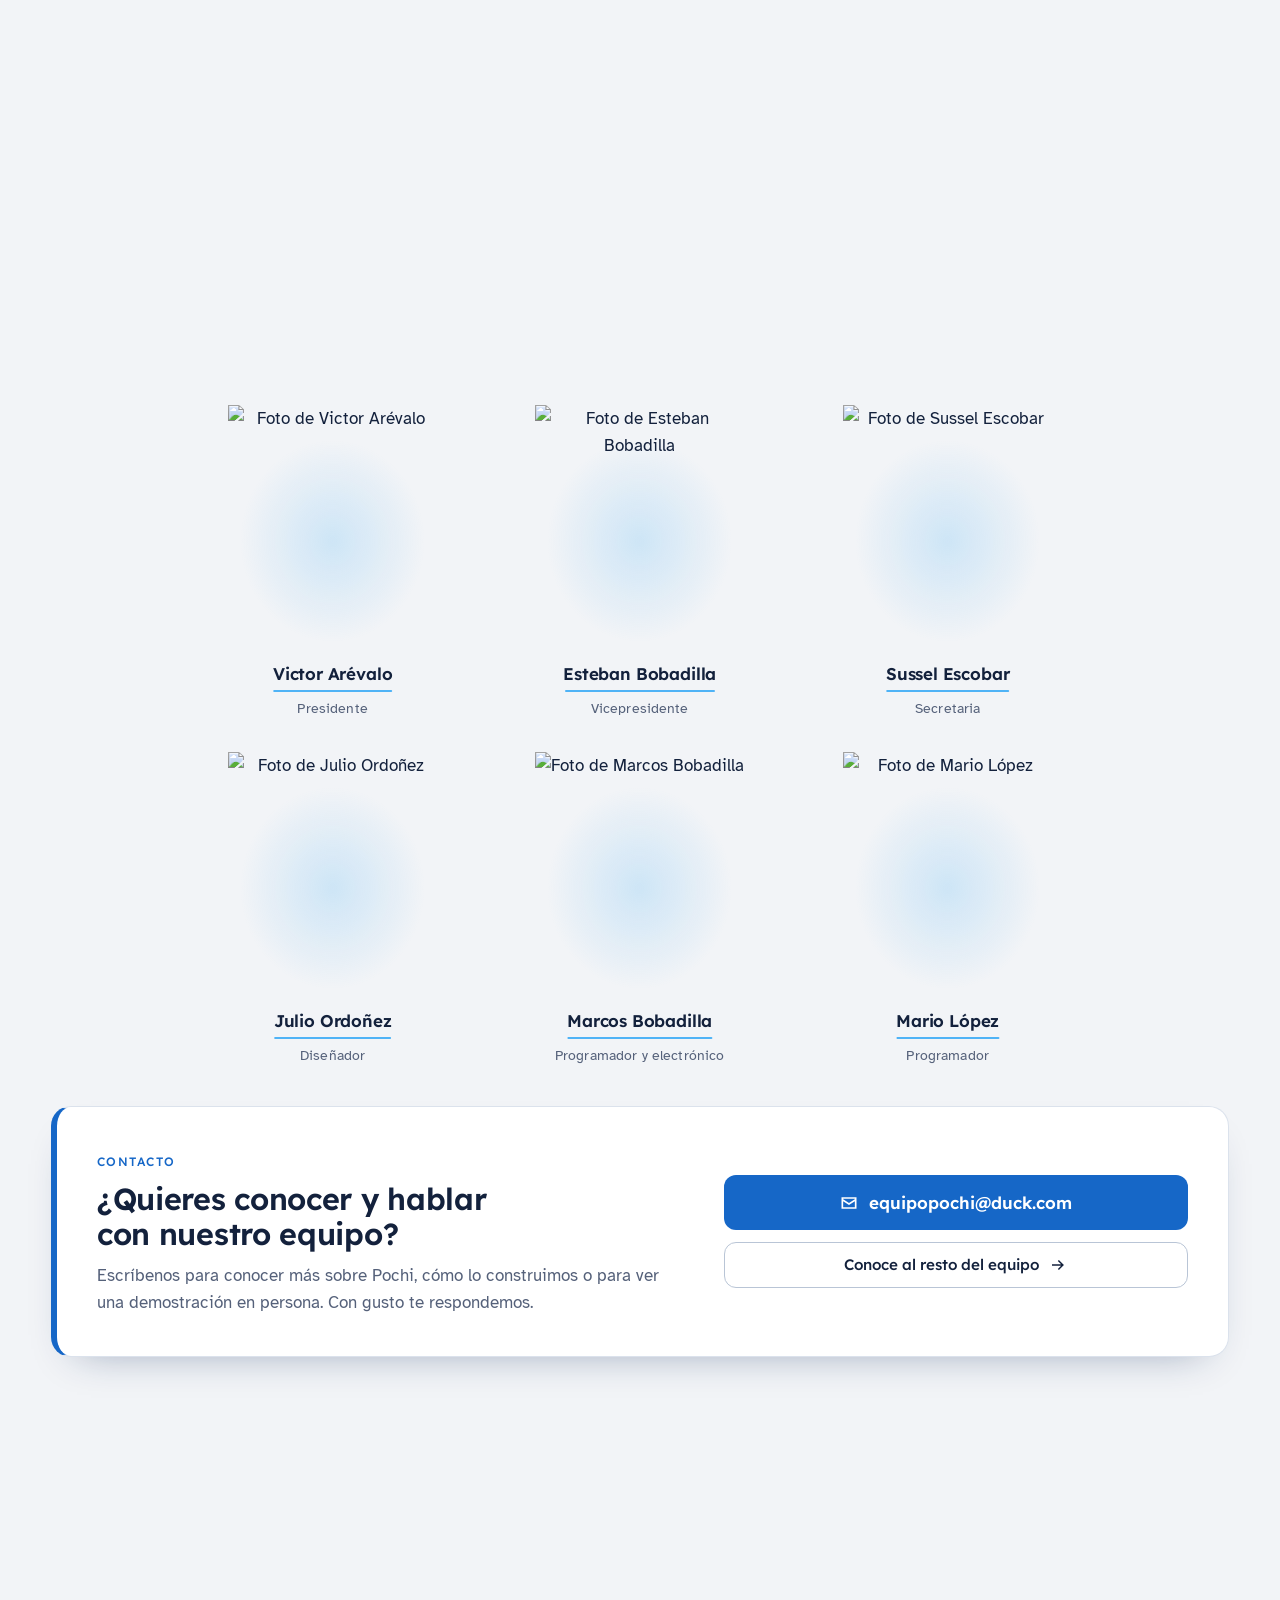
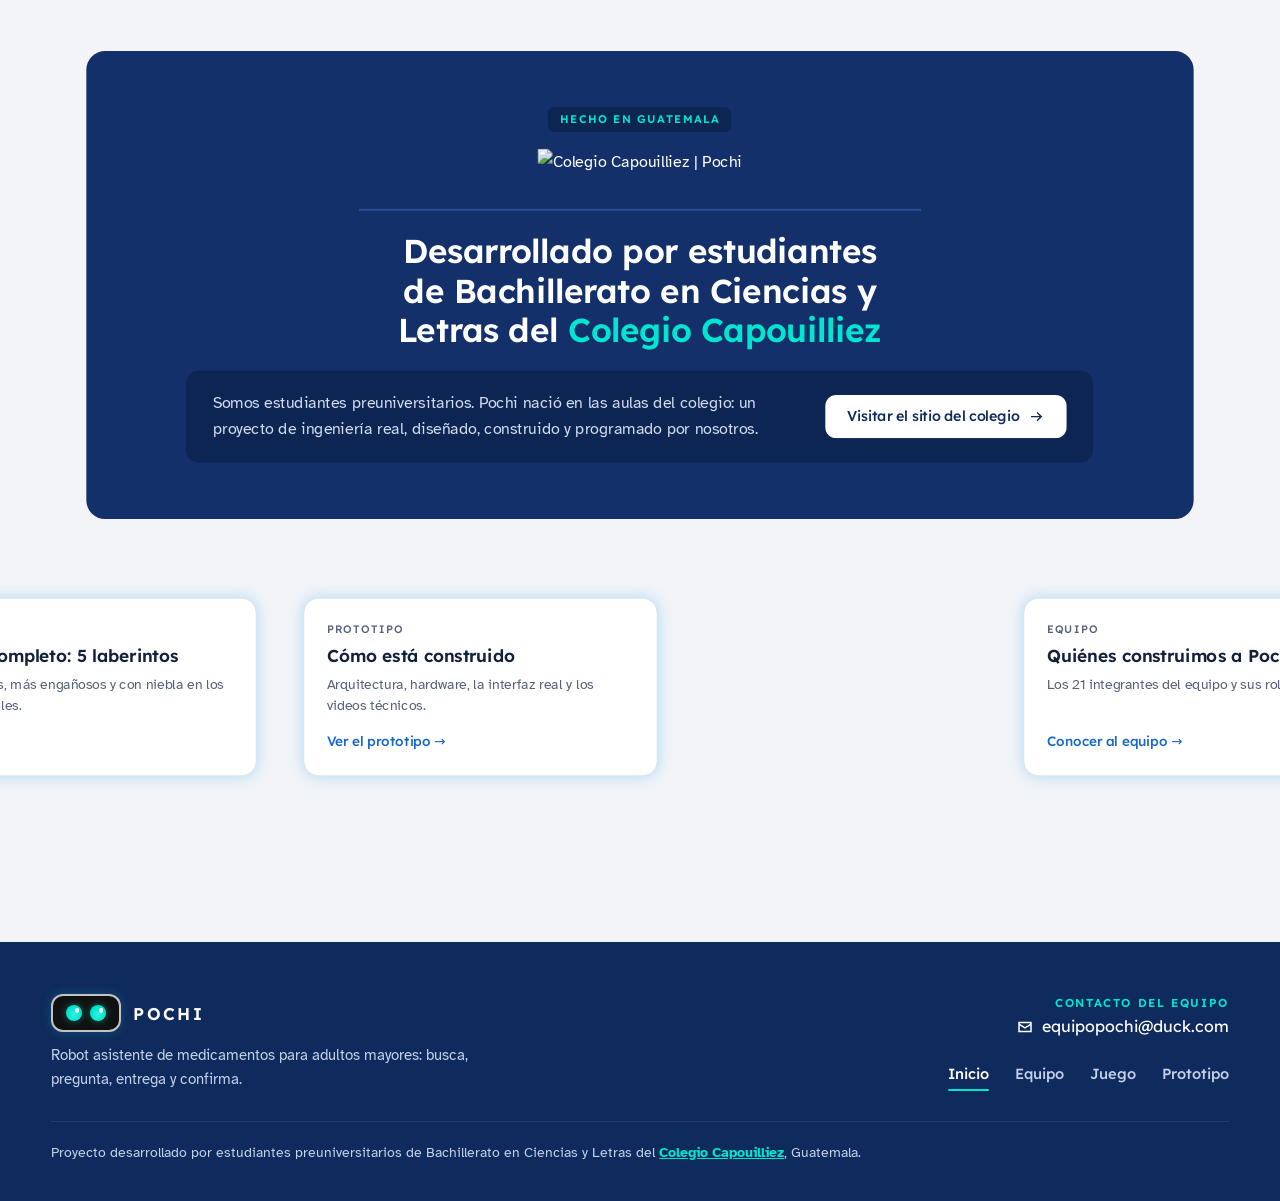
==== commit 6b6bad6b: "Add files via upload" ====
--- a/index.html
+++ b/index.html
@@ -182,7 +182,7 @@
       <h2 class="h2" id="t-equipo">Nuestro equipo expositor hoy en CONCAPAN</h2>
       <p class="lead">Ellos te presentan a Pochi. En total somos 21 integrantes.</p>
     </div>
-    <div class="team-grid expo"><article class="card member reveal"><figure class="media"><img src="Recursos/equipo_victor_arevalo.jpg" alt="Foto de Victor Arévalo" loading="lazy" onerror="this.parentNode.classList.add('missing')"><figcaption class="media-missing"><code>Recursos/equipo_victor_arevalo.jpg</code></figcaption></figure><div><div class="member-name">Victor Arévalo</div><span class="member-role">Presidente</span></div></article><article class="card member reveal"><figure class="media"><img src="Recursos/equipo_esteban_bobadilla.jpg" alt="Foto de Esteban Bobadilla" loading="lazy" onerror="this.parentNode.classList.add('missing')"><figcaption class="media-missing"><code>Recursos/equipo_esteban_bobadilla.jpg</code></figcaption></figure><div><div class="member-name">Esteban Bobadilla</div><span class="member-role">Vicepresidente</span></div></article><article class="card member reveal"><figure class="media"><img src="Recursos/equipo_sussel_escobar.jpg" alt="Foto de Sussel Escobar" loading="lazy" onerror="this.parentNode.classList.add('missing')"><figcaption class="media-missing"><code>Recursos/equipo_sussel_escobar.jpg</code></figcaption></figure><div><div class="member-name">Sussel Escobar</div><span class="member-role">Secretaria</span></div></article><article class="card member reveal"><figure class="media"><img src="Recursos/equipo_julio_ordonez.jpg" alt="Foto de Julio Ordoñez" loading="lazy" onerror="this.parentNode.classList.add('missing')"><figcaption class="media-missing"><code>Recursos/equipo_julio_ordonez.jpg</code></figcaption></figure><div><div class="member-name">Julio Ordoñez</div><span class="member-role">Diseñador</span></div></article><article class="card member reveal"><figure class="media"><img src="Recursos/equipo_marcos_bobadilla.jpg" alt="Foto de Marcos Bobadilla" loading="lazy" onerror="this.parentNode.classList.add('missing')"><figcaption class="media-missing"><code>Recursos/equipo_marcos_bobadilla.jpg</code></figcaption></figure><div><div class="member-name">Marcos Bobadilla</div><span class="member-role">Programador y electrónico</span></div></article><article class="card member reveal"><figure class="media"><img src="Recursos/equipo_mario_lopez.jpg" alt="Foto de Mario López" loading="lazy" onerror="this.parentNode.classList.add('missing')"><figcaption class="media-missing"><code>Recursos/equipo_mario_lopez.jpg</code></figcaption></figure><div><div class="member-name">Mario López</div><span class="member-role">Programador</span></div></article></div>
+    <div class="team-grid expo"><article class="member reveal"><figure class="m-photo"><img src="Recursos/fotos/victor_arevalo.png" alt="Foto de Victor Arévalo" width="440" height="528" loading="lazy"></figure><h3 class="member-name">Victor Arévalo</h3><span class="member-role">Presidente</span></article><article class="member reveal"><figure class="m-photo"><img src="Recursos/fotos/esteban_bobadilla.png" alt="Foto de Esteban Bobadilla" width="440" height="528" loading="lazy"></figure><h3 class="member-name">Esteban Bobadilla</h3><span class="member-role">Vicepresidente</span></article><article class="member reveal"><figure class="m-photo"><img src="Recursos/fotos/sussel_escobar.png" alt="Foto de Sussel Escobar" width="440" height="528" loading="lazy"></figure><h3 class="member-name">Sussel Escobar</h3><span class="member-role">Secretaria</span></article><article class="member reveal"><figure class="m-photo"><img src="Recursos/fotos/julio_ordonez.png" alt="Foto de Julio Ordoñez" width="440" height="528" loading="lazy"></figure><h3 class="member-name">Julio Ordoñez</h3><span class="member-role">Diseñador</span></article><article class="member reveal"><figure class="m-photo"><img src="Recursos/fotos/marcos_bobadilla.png" alt="Foto de Marcos Bobadilla" width="440" height="528" loading="lazy"></figure><h3 class="member-name">Marcos Bobadilla</h3><span class="member-role">Programador y electrónico</span></article><article class="member reveal"><figure class="m-photo"><img src="Recursos/fotos/mario_lopez.png" alt="Foto de Mario López" width="440" height="528" loading="lazy"></figure><h3 class="member-name">Mario López</h3><span class="member-role">Programador</span></article></div>
     <div class="contact-panel reveal">
       <div class="cp-text">
         <span class="eyebrow">Contacto</span>
@@ -190,7 +190,7 @@
         <p>Escríbenos para conocer más sobre Pochi, cómo lo construimos o para ver una demostración en persona. Con gusto te respondemos.</p>
       </div>
       <div class="cp-actions">
-        <span class="cp-mail pending"><svg viewBox="0 0 24 24" aria-hidden="true"><path d="M3 5h18v14H3zm2 2v.5l7 4.5 7-4.5V7zm0 2.9V17h14V9.9l-7 4.5z"/></svg><span>Correo por definir</span></span>
+        <a class="cp-mail" href="mailto:equipopochi@duck.com"><svg viewBox="0 0 24 24" aria-hidden="true"><path d="M3 5h18v14H3zm2 2v.5l7 4.5 7-4.5V7zm0 2.9V17h14V9.9l-7 4.5z"/></svg><span>equipopochi@duck.com</span></a>
         <a class="btn btn-ghost" href="equipo.html">Conoce al resto del equipo <svg viewBox="0 0 24 24" aria-hidden="true"><path d="M13.2 5.3 19.9 12l-6.7 6.7-1.4-1.4 4.3-4.3H4v-2h12.1l-4.3-4.3z"/></svg></a>
       </div>
     </div>
@@ -202,9 +202,9 @@
         <span class="sf-kicker">Hecho en Guatemala</span>
         <img src="Recursos/logo_header.png" alt="Colegio Capouilliez | Pochi" width="663" height="128" loading="lazy">
       </div>
-      <h2 id="t-colegio">Desarrollado por estudiantes preuniversitarios del <span>Colegio Capouilliez</span></h2>
+      <h2 id="t-colegio">Desarrollado por estudiantes de Bachillerato en Ciencias y Letras del <span>Colegio Capouilliez</span></h2>
       <div class="sf-bottom">
-        <p>Pochi nació en las aulas del colegio: un proyecto de ingeniería real, diseñado, construido y programado por estudiantes.</p>
+        <p>Somos estudiantes preuniversitarios. Pochi nació en las aulas del colegio: un proyecto de ingeniería real, diseñado, construido y programado por nosotros.</p>
         <a class="btn btn-light" href="https://www.capouilliez.edu.gt" target="_blank" rel="noopener">Visitar el sitio del colegio <svg viewBox="0 0 24 24" aria-hidden="true"><path d="M13.2 5.3 19.9 12l-6.7 6.7-1.4-1.4 4.3-4.3H4v-2h12.1l-4.3-4.3z"/></svg></a>
       </div>
     </div>
@@ -222,10 +222,10 @@
       <p>Robot asistente de medicamentos para adultos mayores: busca, pregunta, entrega y confirma.</p>
     </div>
     <div class="foot-side">
-      <div class="foot-contact"><span class="foot-label">Contacto del equipo</span><span class="foot-mail pending"><svg viewBox="0 0 24 24" aria-hidden="true"><path d="M3 5h18v14H3zm2 2v.5l7 4.5 7-4.5V7zm0 2.9V17h14V9.9l-7 4.5z"/></svg><span>Correo por definir</span></span></div>
+      <div class="foot-contact"><span class="foot-label">Contacto del equipo</span><a class="foot-mail" href="mailto:equipopochi@duck.com"><svg viewBox="0 0 24 24" aria-hidden="true"><path d="M3 5h18v14H3zm2 2v.5l7 4.5 7-4.5V7zm0 2.9V17h14V9.9l-7 4.5z"/></svg><span>equipopochi@duck.com</span></a></div>
       <nav class="foot-links" aria-label="Pie de página"><a href="index.html" aria-current="page">Inicio</a><a href="equipo.html">Equipo</a><a href="juego.html">Juego</a><a href="prototipo.html">Prototipo</a></nav>
     </div>
-    <p class="foot-school">Proyecto desarrollado por estudiantes preuniversitarios del <a href="https://www.capouilliez.edu.gt" target="_blank" rel="noopener">Colegio Capouilliez</a>, Guatemala.</p>
+    <p class="foot-school">Proyecto desarrollado por estudiantes preuniversitarios de Bachillerato en Ciencias y Letras del <a href="https://www.capouilliez.edu.gt" target="_blank" rel="noopener">Colegio Capouilliez</a>, Guatemala.</p>
   </div>
 </footer>
 <script>
--- a/css/comun.css
+++ b/css/comun.css
@@ -395,20 +395,27 @@
 /* ---------- EQUIPO: tarjetas de presentación (21 integrantes / 6 expositores) ---------- */
 .team-stats{display:flex;flex-wrap:wrap;gap:12px 32px;margin-top:22px;font-family:var(--font-display);color:var(--ink-dim)}
 .team-stats b{display:block;font-size:2rem;font-weight:600;color:var(--accent);line-height:1}
-.team-grid{display:grid;gap:22px;margin-top:32px;grid-template-columns:repeat(auto-fill,minmax(min(100%,200px),1fr))}
-@media (max-width:520px){ .team-grid{grid-template-columns:repeat(2,minmax(0,1fr));gap:14px} .member{padding:18px 10px 14px} .member .media{width:84px;height:84px} }
+.team-grid{display:grid;gap:34px 22px;margin-top:36px;grid-template-columns:repeat(auto-fill,minmax(min(100%,190px),1fr))}
+@media (max-width:520px){ .team-grid{grid-template-columns:repeat(2,minmax(0,1fr));gap:26px 12px} }
 .team-cta{justify-content:center;margin-top:40px}
 /* inicio: los 6 expositores en 3 × 2 (2 × 3 en celular) */
-.team-grid.expo{max-width:980px;margin-inline:auto;grid-template-columns:repeat(3,minmax(0,1fr))}
+.team-grid.expo{max-width:900px;margin-inline:auto;grid-template-columns:repeat(3,minmax(0,1fr))}
 @media (max-width:760px){ .team-grid.expo{grid-template-columns:repeat(2,minmax(0,1fr))} }
-.member{display:flex;flex-direction:column;align-items:center;text-align:center;gap:10px;padding:22px 16px 18px}
-.member .media{width:104px;height:104px;border-radius:50%;flex:none}
-.member .media-missing{font-size:.66rem;gap:4px;padding:8px}
-.member .media-missing code{font-size:.6rem;padding:2px 5px}
-.member-name{font-family:var(--font-display);font-size:1.05rem;font-weight:600;line-height:1.25}
-.member-role{display:block;margin-top:2px;font-size:.84rem;color:var(--accent)}
-.member .media.avatar{display:grid;place-items:center;background:var(--surface-2);border:1px solid var(--line)}
-.member .media.avatar svg{width:62%;height:62%;fill:color-mix(in srgb,var(--ink-dim) 55%,transparent);margin-top:12%}
+/* integrante: foto recortada (PNG transparente), nombre subrayado en celeste y rol */
+.member{display:flex;flex-direction:column;align-items:center;text-align:center}
+.m-photo{position:relative;margin:0 0 6px;width:100%;max-width:210px;aspect-ratio:440/528}
+.m-photo::before{content:"";position:absolute;inset:14% 6% 6%;border-radius:50%;
+  background:radial-gradient(closest-side,color-mix(in srgb,var(--sky) 22%,transparent),transparent);z-index:0;transition:opacity .4s}
+.m-photo img,.m-photo svg{position:relative;z-index:1;display:block;width:100%;height:100%;object-fit:contain;
+  transition:transform .45s cubic-bezier(.2,.8,.2,1)}
+.member:hover .m-photo img,.member:hover .m-photo svg{transform:translateY(-4px) scale(1.02)}
+.m-sil svg{fill:color-mix(in srgb,var(--ink-dim) 42%,var(--bg))}
+.member-name{margin:0;font-family:var(--font-display);font-size:1.06rem;font-weight:600;line-height:1.25;color:var(--ink);
+  padding-bottom:8px;position:relative}
+.member-name::after{content:"";position:absolute;left:50%;bottom:0;width:100%;max-width:150px;min-width:48px;height:2px;border-radius:2px;
+  background:var(--sky);transform:translateX(-50%)}
+.member-role{display:block;margin-top:8px;font-size:.86rem;line-height:1.35;color:var(--ink-dim);letter-spacing:.01em}
+@media (max-width:520px){ .member-name{font-size:.98rem} .member-role{font-size:.8rem} }
 
 /* ---------- foto de Pochi en marco con sombra (inicio y prototipo) ---------- */
 .pochi-frame{
